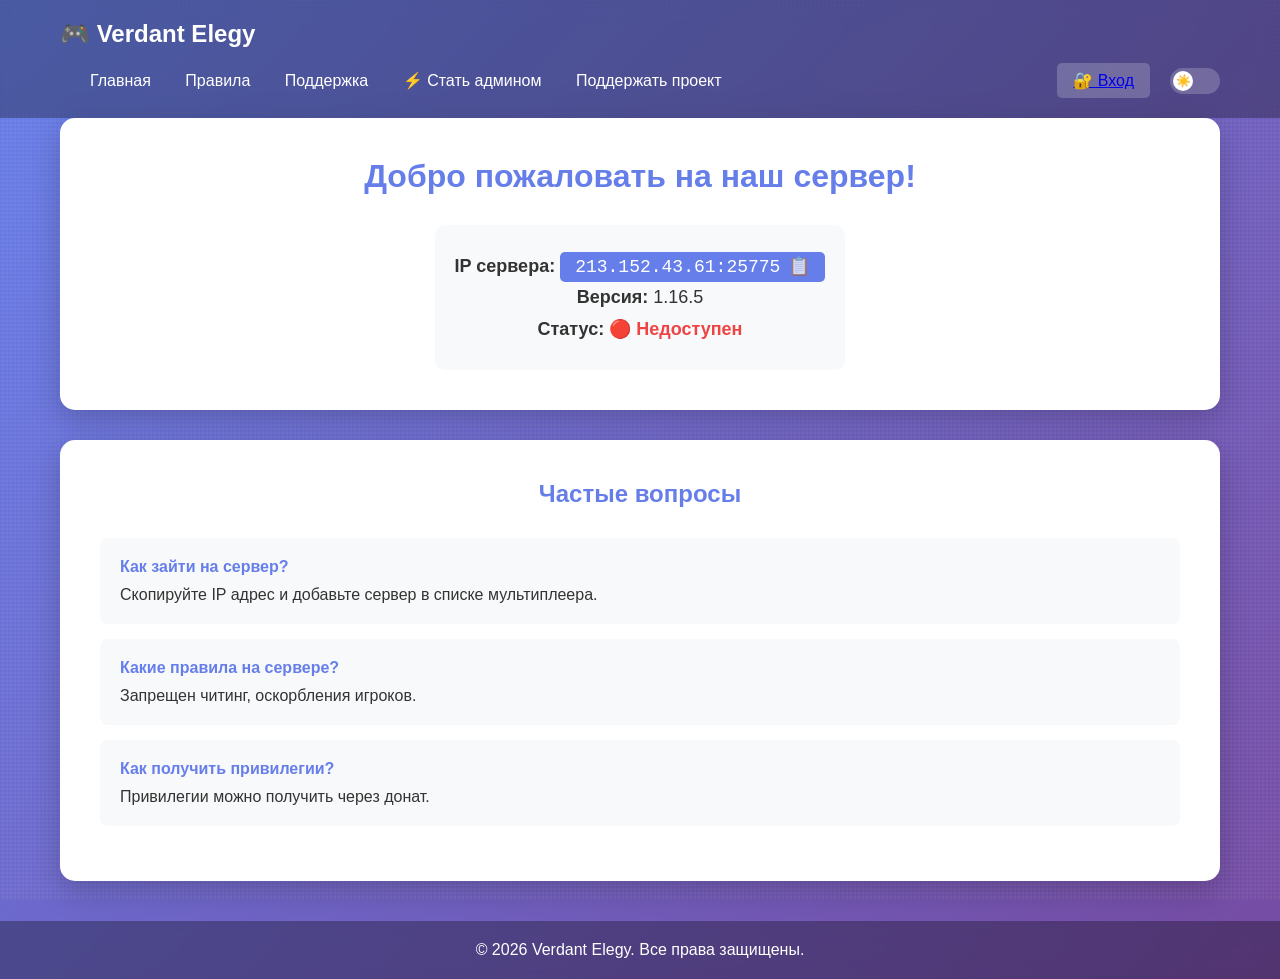
==== index.html @ dc04980f "Add files via upload" ====
<!DOCTYPE html>
<html lang="ru">
<head>
    <meta charset="UTF-8">
    <meta name="viewport" content="width=device-width, initial-scale=1.0">
    <title>Verdant Elegy - Поддержка</title>
    <link rel="icon" type="image/svg+xml" href="favicon.svg">
    <link rel="stylesheet" href="style.css">
</head>
<body>
    <header>
        <div class="container">
            <h1>🎮 Verdant Elegy</h1>
            <div style="display: flex; align-items: center; gap: 20px; width: 100%;">
                <nav>
                    <a href="index.html">Главная</a>
                    <a href="rules.html">Правила</a>
                    <a href="support.html">Поддержка</a>
                    <a href="apply.html">⚡ Стать админом</a>
                    <a href="https://verdantelegy.trademc.org/" target="_blank">Поддержать проект</a>
                </nav>
                <a href="login.html" style="background: rgba(255,255,255,0.2); padding: 8px 16px; border-radius: 5px; margin-left: auto; white-space: nowrap;">🔐 Вход</a>
                <button class="theme-toggle" id="themeToggle" aria-label="Переключить тему">
                    <span class="theme-toggle-slider"></span>
                </button>
            </div>
        </div>
    </header>

    <main class="container">
        <section id="home" class="hero">
            <h2>Добро пожаловать на наш сервер!</h2>
            <div class="server-info">
                <p><strong>IP сервера:</strong> <span class="ip" id="serverIP" title="Нажмите, чтобы скопировать">213.152.43.61:25775</span></p>
                <p><strong>Версия:</strong> 1.16.5</p>
                <p><strong>Статус:</strong> <span id="serverStatus" class="status-loading">Проверка...</span></p>
                <p id="onlineInfo" style="display: none;"><strong>Онлайн:</strong> <span id="playerCount">0</span> / <span id="maxPlayers">0</span></p>
            </div>
        </section>

        <section class="faq-section">
            <h2>Частые вопросы</h2>
            <div class="faq">
                <div class="faq-item">
                    <h4>Как зайти на сервер?</h4>
                    <p>Скопируйте IP адрес и добавьте сервер в списке мультиплеера.</p>
                </div>
                <div class="faq-item">
                    <h4>Какие правила на сервере?</h4>
                    <p>Запрещен читинг, оскорбления игроков.</p>
                </div>
                <div class="faq-item">
                    <h4>Как получить привилегии?</h4>
                    <p>Привилегии можно получить через донат.</p>
                </div>
            </div>
        </section>
    </main>

    <footer>
        <div class="container">
            <p>© 2026 Verdant Elegy. Все права защищены.</p>
        </div>
    </footer>

    <script src="script.js"></script>
</body>
</html>
---- style.css ----
* {
    margin: 0;
    padding: 0;
    box-sizing: border-box;
}

body {
    font-family: 'Segoe UI', Tahoma, Geneva, Verdana, sans-serif;
    background: linear-gradient(135deg, #667eea 0%, #764ba2 100%);
    color: #333;
    min-height: 100vh;
    transition: background 0.3s ease, color 0.3s ease;
    position: relative;
    overflow-x: hidden;
}

body::before {
    content: '';
    position: fixed;
    top: 0;
    left: 0;
    width: 100%;
    height: 100%;
    background-image: 
        repeating-linear-gradient(0deg, transparent, transparent 2px, rgba(255,255,255,0.03) 2px, rgba(255,255,255,0.03) 4px),
        repeating-linear-gradient(90deg, transparent, transparent 2px, rgba(255,255,255,0.03) 2px, rgba(255,255,255,0.03) 4px);
    pointer-events: none;
    z-index: 1;
}

body.dark-theme {
    background: linear-gradient(135deg, #1a1a2e 0%, #16213e 100%);
    color: #e0e0e0;
}

#particles-canvas {
    position: fixed;
    top: 0;
    left: 0;
    width: 100%;
    height: 100%;
    pointer-events: none;
    z-index: 0;
}

.container {
    max-width: 1200px;
    margin: 0 auto;
    padding: 0 20px;
    position: relative;
    z-index: 2;
}

header {
    background: rgba(0, 0, 0, 0.3);
    backdrop-filter: blur(10px);
    padding: 20px 0;
    position: sticky;
    top: 0;
    z-index: 100;
    transition: background 0.3s ease;
}

body.dark-theme header {
    background: rgba(0, 0, 0, 0.5);
}

header .container {
    display: flex;
    justify-content: space-between;
    align-items: center;
    flex-wrap: wrap;
    gap: 15px;
}

.theme-toggle {
    background: rgba(255, 255, 255, 0.2);
    border: none;
    border-radius: 20px;
    width: 50px;
    height: 26px;
    cursor: pointer;
    transition: background 0.3s ease;
    padding: 0;
    position: relative;
    flex-shrink: 0;
}

.theme-toggle:hover {
    background: rgba(255, 255, 255, 0.3);
}

.theme-toggle-slider {
    position: absolute;
    top: 3px;
    left: 3px;
    width: 20px;
    height: 20px;
    background: white;
    border-radius: 50%;
    transition: transform 0.3s ease;
    display: flex;
    align-items: center;
    justify-content: center;
    font-size: 12px;
}

body.dark-theme .theme-toggle-slider {
    transform: translateX(24px);
}

.theme-toggle-slider::before {
    content: '☀️';
}

body.dark-theme .theme-toggle-slider::before {
    content: '🌙';
}

@keyframes slideIn {
    from {
        transform: translateX(100%);
        opacity: 0;
    }
    to {
        transform: translateX(0);
        opacity: 1;
    }
}

@keyframes slideOut {
    from {
        transform: translateX(0);
        opacity: 1;
    }
    to {
        transform: translateX(100%);
        opacity: 0;
    }
}

header h1 {
    color: white;
    font-size: 24px;
}

nav a {
    color: white;
    text-decoration: none;
    margin-left: 30px;
    transition: opacity 0.3s;
    white-space: nowrap;
}

nav a:hover {
    opacity: 0.7;
}

main {
    padding: 40px 20px;
    position: relative;
    z-index: 2;
}

section {
    background: white;
    border-radius: 15px;
    padding: 40px;
    margin-bottom: 30px;
    box-shadow: 0 10px 30px rgba(0, 0, 0, 0.2);
    transition: background 0.3s ease, color 0.3s ease;
}

body.dark-theme section {
    background: #0f3460;
    color: #e0e0e0;
}

.hero {
    text-align: center;
}

.hero h2 {
    color: #667eea;
    margin-bottom: 30px;
    font-size: 32px;
}

.server-info {
    background: #f8f9fa;
    padding: 20px;
    border-radius: 10px;
    display: inline-block;
    transition: background 0.3s ease;
}

body.dark-theme .server-info {
    background: rgba(0, 0, 0, 0.3);
}

.server-info p {
    margin: 10px 0;
    font-size: 18px;
}

.ip {
    background: #667eea;
    color: white;
    padding: 5px 15px;
    border-radius: 5px;
    font-family: monospace;
    cursor: pointer;
    transition: background 0.3s ease, transform 0.2s ease;
    user-select: none;
    position: relative;
}

.ip:hover {
    background: #5568d3;
    transform: scale(1.05);
}

.ip:active {
    transform: scale(0.98);
}

.ip::after {
    content: '📋';
    margin-left: 8px;
    opacity: 0.7;
}

.ip.copied::after {
    content: '✓';
    color: #4ade80;
}

.status-online {
    color: #4ade80;
    font-weight: bold;
}

.status-online::before {
    content: '🟢 ';
}

.status-offline {
    color: #ef4444;
    font-weight: bold;
}

.status-offline::before {
    content: '🔴 ';
}

.status-loading {
    color: #fbbf24;
    font-weight: bold;
}

.status-loading::before {
    content: '🟡 ';
}

#onlineInfo {
    animation: fadeIn 0.5s ease;
}

.rules-section h2 {
    color: #667eea;
    margin-bottom: 20px;
    text-align: center;
}

.rules-intro {
    text-align: center;
    font-size: 18px;
    color: #666;
    margin-bottom: 40px;
    padding: 15px;
    background: #f8f9fa;
    border-radius: 8px;
}

body.dark-theme .rules-intro {
    background: rgba(0, 0, 0, 0.3);
    color: #b0b0b0;
}

.rule-category {
    margin-bottom: 40px;
}

.rule-category h3 {
    color: #667eea;
    margin-bottom: 20px;
    font-size: 24px;
}

.rule-item {
    display: flex;
    gap: 15px;
    margin-bottom: 20px;
    padding: 20px;
    background: #f8f9fa;
    border-radius: 8px;
    transition: transform 0.2s ease, background 0.3s ease;
}

.rule-item:hover {
    transform: translateX(5px);
}

body.dark-theme .rule-item {
    background: rgba(0, 0, 0, 0.3);
}

.rule-number {
    font-size: 24px;
    font-weight: bold;
    color: #667eea;
    min-width: 30px;
}

.rule-content h4 {
    color: #333;
    margin-bottom: 8px;
    font-size: 18px;
}

body.dark-theme .rule-content h4 {
    color: #e0e0e0;
}

.rule-content p {
    color: #666;
    line-height: 1.6;
}

body.dark-theme .rule-content p {
    color: #b0b0b0;
}

.punishment-info {
    display: grid;
    gap: 20px;
    margin-top: 20px;
}

.punishment-item {
    display: flex;
    align-items: center;
    gap: 15px;
    padding: 20px;
    background: #fff3cd;
    border-left: 4px solid #ffc107;
    border-radius: 8px;
}

body.dark-theme .punishment-item {
    background: rgba(255, 193, 7, 0.2);
}

.punishment-icon {
    font-size: 32px;
}

.punishment-item strong {
    display: block;
    color: #333;
    margin-bottom: 5px;
}

body.dark-theme .punishment-item strong {
    color: #e0e0e0;
}

.punishment-item p {
    color: #666;
    margin: 0;
}

body.dark-theme .punishment-item p {
    color: #b0b0b0;
}

.rules-footer {
    margin-top: 40px;
    padding: 25px;
    background: #e3f2fd;
    border-radius: 8px;
    text-align: center;
}

body.dark-theme .rules-footer {
    background: rgba(102, 126, 234, 0.2);
}

.rules-footer p {
    margin: 10px 0;
    color: #333;
}

body.dark-theme .rules-footer p {
    color: #e0e0e0;
}

.rules-footer a {
    color: #667eea;
    text-decoration: none;
    font-weight: bold;
}

.rules-footer a:hover {
    text-decoration: underline;
}

@keyframes fadeIn {
    from {
        opacity: 0;
    }
    to {
        opacity: 1;
    }
}

.support-section h2,
.donate-section h2 {
    color: #667eea;
    margin-bottom: 30px;
    text-align: center;
}

.support-form {
    max-width: 600px;
    margin: 0 auto 40px;
}

.support-form h3 {
    margin-bottom: 20px;
    color: #555;
    transition: color 0.3s ease;
    text-align: center;
}

body.dark-theme .support-form h3 {
    color: #b0b0b0;
}

body.dark-theme .support-form p {
    color: #999;
}

.discord-support {
    text-align: center;
    padding: 40px;
    background: linear-gradient(135deg, #5865F2 0%, #7289DA 100%);
    border-radius: 15px;
    color: white;
    margin-bottom: 30px;
}

.discord-icon {
    font-size: 64px;
    margin-bottom: 20px;
}

.discord-support h3 {
    font-size: 28px;
    margin-bottom: 15px;
}

.discord-support p {
    font-size: 16px;
    margin-bottom: 25px;
    opacity: 0.9;
}

.discord-btn {
    display: inline-block;
    padding: 15px 40px;
    background: white;
    color: #5865F2;
    text-decoration: none;
    border-radius: 8px;
    font-weight: bold;
    font-size: 18px;
    transition: transform 0.3s ease, box-shadow 0.3s ease;
}

.discord-btn:hover {
    transform: translateY(-3px);
    box-shadow: 0 8px 20px rgba(0, 0, 0, 0.3);
}

.support-divider {
    text-align: center;
    margin: 40px 0;
    position: relative;
}

.support-divider::before,
.support-divider::after {
    content: '';
    position: absolute;
    top: 50%;
    width: 40%;
    height: 1px;
    background: #e0e0e0;
}

body.dark-theme .support-divider::before,
body.dark-theme .support-divider::after {
    background: #555;
}

.support-divider::before {
    left: 0;
}

.support-divider::after {
    right: 0;
}

.support-divider span {
    background: white;
    padding: 0 20px;
    color: #999;
    font-weight: bold;
}

body.dark-theme .support-divider span {
    background: #0f3460;
    color: #b0b0b0;
}

form input,
form select,
form textarea {
    width: 100%;
    padding: 12px;
    margin-bottom: 15px;
    border: 2px solid #e0e0e0;
    border-radius: 8px;
    font-size: 16px;
    transition: border-color 0.3s, background 0.3s, color 0.3s;
    background: white;
    color: #333;
}

body.dark-theme form input,
body.dark-theme form select,
body.dark-theme form textarea {
    background: rgba(0, 0, 0, 0.3);
    border-color: #555;
    color: #e0e0e0;
}

body.dark-theme form input::placeholder,
body.dark-theme form textarea::placeholder {
    color: #999;
}

form input:focus,
form select:focus,
form textarea:focus {
    outline: none;
    border-color: #667eea;
}

form button {
    width: 100%;
    padding: 15px;
    background: #667eea;
    color: white;
    border: none;
    border-radius: 8px;
    font-size: 18px;
    cursor: pointer;
    transition: background 0.3s;
}

form button:hover {
    background: #5568d3;
}

.faq-section h2 {
    color: #667eea;
    margin-bottom: 30px;
    text-align: center;
}

.faq {
    margin-top: 0;
}

.faq h3 {
    margin-bottom: 20px;
    color: #555;
    transition: color 0.3s ease;
}

body.dark-theme .faq h3 {
    color: #b0b0b0;
}

.faq-item {
    background: #f8f9fa;
    padding: 20px;
    border-radius: 8px;
    margin-bottom: 15px;
    transition: background 0.3s ease;
}

body.dark-theme .faq-item {
    background: rgba(0, 0, 0, 0.3);
}

.faq-item h4 {
    color: #667eea;
    margin-bottom: 10px;
}

.donate-options {
    display: grid;
    grid-template-columns: repeat(auto-fit, minmax(250px, 1fr));
    gap: 30px;
    margin-top: 30px;
}

.donate-card {
    background: #f8f9fa;
    padding: 30px;
    border-radius: 10px;
    text-align: center;
    transition: transform 0.3s;
}

.donate-card:hover {
    transform: translateY(-5px);
}

.donate-card.featured {
    background: linear-gradient(135deg, #667eea 0%, #764ba2 100%);
    color: white;
    transform: scale(1.05);
}

.donate-card h3 {
    font-size: 24px;
    margin-bottom: 15px;
}

.price {
    font-size: 32px;
    font-weight: bold;
    margin: 20px 0;
    color: #667eea;
}

.featured .price {
    color: white;
}

.donate-card ul {
    list-style: none;
    margin: 20px 0;
    text-align: left;
}

.donate-card li {
    padding: 8px 0;
    padding-left: 25px;
    position: relative;
}

.donate-card li:before {
    content: "✓";
    position: absolute;
    left: 0;
    color: #667eea;
    font-weight: bold;
}

.featured li:before {
    color: white;
}

.donate-btn {
    padding: 12px 30px;
    background: #667eea;
    color: white;
    border: none;
    border-radius: 8px;
    cursor: pointer;
    font-size: 16px;
    transition: background 0.3s;
}

.donate-btn:hover {
    background: #5568d3;
}

.featured .donate-btn {
    background: white;
    color: #667eea;
}

.featured .donate-btn:hover {
    background: #f0f0f0;
}

footer {
    background: rgba(0, 0, 0, 0.3);
    backdrop-filter: blur(10px);
    color: white;
    text-align: center;
    padding: 20px 0;
    margin-top: 40px;
    transition: background 0.3s ease;
}

body.dark-theme footer {
    background: rgba(0, 0, 0, 0.5);
}

@media (max-width: 768px) {
    header .container {
        flex-direction: column;
        gap: 15px;
    }
    
    header .container > div {
        width: 100%;
        display: flex;
        flex-direction: column;
        align-items: center;
        gap: 15px;
    }
    
    .theme-toggle {
        margin: 0;
    }
    
    header h1 {
        font-size: 20px;
    }
    
    nav {
        display: flex;
        flex-wrap: wrap;
        justify-content: center;
        gap: 10px;
    }
    
    nav a {
        margin: 0;
        padding: 8px 15px;
        background: rgba(255, 255, 255, 0.1);
        border-radius: 5px;
    }
    
    section {
        padding: 25px 20px;
    }
    
    .hero h2 {
        font-size: 24px;
    }
    
    .server-info {
        padding: 15px;
        width: 100%;
    }
    
    .server-info p {
        font-size: 16px;
    }
    
    .ip {
        display: inline-block;
        word-break: break-all;
        font-size: 14px;
    }
    
    .support-form {
        padding: 0;
    }
    
    .support-section h2,
    .faq-section h2 {
        font-size: 24px;
    }
    
    form input,
    form select,
    form textarea {
        font-size: 16px;
        padding: 14px;
    }
    
    form button {
        padding: 16px;
        font-size: 16px;
    }
    
    .faq-item {
        padding: 15px;
    }
    
    .faq-item h4 {
        font-size: 16px;
    }
    
    .donate-options {
        grid-template-columns: 1fr;
    }
    
    .donate-card.featured {
        transform: scale(1);
    }
}

@media (min-width: 769px) and (max-width: 1024px) {
    .container {
        max-width: 900px;
    }
    
    header h1 {
        font-size: 22px;
    }
    
    nav a {
        margin-left: 20px;
        font-size: 15px;
    }
    
    .hero h2 {
        font-size: 28px;
    }
    
    .server-info p {
        font-size: 17px;
    }
    
    section {
        padding: 35px;
    }
    
    .donate-options {
        grid-template-columns: repeat(2, 1fr);
    }
    
    .donate-card.featured {
        grid-column: span 2;
        max-width: 400px;
        margin: 0 auto;
    }
}

@media (max-width: 480px) {
    body {
        font-size: 14px;
    }
    
    header {
        padding: 15px 0;
    }
    
    header h1 {
        font-size: 18px;
    }
    
    nav a {
        font-size: 14px;
        padding: 6px 12px;
    }
    
    main {
        padding: 20px 10px;
    }
    
    section {
        padding: 20px 15px;
        margin-bottom: 20px;
    }
    
    .hero h2 {
        font-size: 20px;
        margin-bottom: 20px;
    }
    
    .server-info {
        padding: 12px;
    }
    
    .server-info p {
        font-size: 14px;
        margin: 8px 0;
    }
    
    .ip {
        font-size: 12px;
        padding: 4px 10px;
    }
    
    .support-section h2,
    .faq-section h2 {
        font-size: 20px;
        margin-bottom: 20px;
    }
    
    .support-form h3,
    .faq h3 {
        font-size: 18px;
    }
    
    .faq-item h4 {
        font-size: 15px;
    }
    
    .faq-item p {
        font-size: 14px;
    }
    
    footer {
        font-size: 13px;
        padding: 15px 0;
    }
}


.chat-section h2 {
    color: #667eea;
    margin-bottom: 20px;
    text-align: center;
}

.chat-intro {
    text-align: center;
    font-size: 18px;
    color: #666;
    margin-bottom: 40px;
}

body.dark-theme .chat-intro {
    color: #b0b0b0;
}

.chat-widget-container {
    background: white;
    border-radius: 15px;
    overflow: hidden;
    box-shadow: 0 10px 30px rgba(0, 0, 0, 0.2);
    margin-bottom: 30px;
    min-height: 600px;
}

body.dark-theme .chat-widget-container {
    background: #0f3460;
}

widgetbot {
    display: block;
    border-radius: 15px;
}

.discord-embed-container {
    background: #2c2f33;
    border-radius: 15px;
    overflow: hidden;
    box-shadow: 0 10px 30px rgba(0, 0, 0, 0.2);
    margin-bottom: 30px;
    padding: 10px;
}

.discord-embed-container iframe {
    border-radius: 10px;
}

.discord-direct-join {
    background: linear-gradient(135deg, #5865F2 0%, #7289DA 100%);
    padding: 30px;
    border-radius: 15px;
    text-align: center;
    color: white;
    margin-top: 20px;
}

.discord-direct-join h3 {
    color: white;
    font-size: 22px;
    margin-bottom: 20px;
}

.chat-info {
    background: #f8f9fa;
    padding: 30px;
    border-radius: 15px;
    margin-bottom: 30px;
}

body.dark-theme .chat-info {
    background: rgba(0, 0, 0, 0.3);
}

.chat-info h3 {
    color: #667eea;
    margin-bottom: 20px;
}

.chat-info ol {
    margin-left: 20px;
    line-height: 2;
    color: #555;
}

body.dark-theme .chat-info ol {
    color: #b0b0b0;
}

.discord-join-box {
    background: linear-gradient(135deg, #5865F2 0%, #7289DA 100%);
    padding: 40px;
    border-radius: 15px;
    text-align: center;
    color: white;
    margin-top: 30px;
}

.discord-join-box h3 {
    color: white;
    font-size: 28px;
    margin-bottom: 15px;
}

.discord-join-box p {
    font-size: 16px;
    margin-bottom: 25px;
    opacity: 0.9;
}

.discord-btn-large {
    display: inline-flex;
    align-items: center;
    gap: 15px;
    padding: 18px 45px;
    background: white;
    color: #5865F2;
    text-decoration: none;
    border-radius: 10px;
    font-weight: bold;
    font-size: 20px;
    transition: transform 0.3s ease, box-shadow 0.3s ease;
}

.discord-btn-large:hover {
    transform: translateY(-3px);
    box-shadow: 0 10px 25px rgba(0, 0, 0, 0.3);
}

.discord-icon-large {
    font-size: 32px;
}

.chat-alternative {
    margin-top: 40px;
}

.chat-alternative h3 {
    color: #667eea;
    margin-bottom: 25px;
    text-align: center;
}

.contact-methods {
    display: grid;
    grid-template-columns: repeat(auto-fit, minmax(250px, 1fr));
    gap: 25px;
}

.contact-card {
    background: #f8f9fa;
    padding: 30px;
    border-radius: 15px;
    text-align: center;
    transition: transform 0.3s ease;
}

body.dark-theme .contact-card {
    background: rgba(0, 0, 0, 0.3);
}

.contact-card:hover {
    transform: translateY(-5px);
}

.contact-icon {
    font-size: 48px;
    display: block;
    margin-bottom: 15px;
}

.contact-card h4 {
    color: #333;
    margin-bottom: 10px;
    font-size: 20px;
}

body.dark-theme .contact-card h4 {
    color: #e0e0e0;
}

.contact-card p {
    color: #666;
    margin-bottom: 20px;
}

body.dark-theme .contact-card p {
    color: #b0b0b0;
}

.contact-link {
    display: inline-block;
    padding: 10px 25px;
    background: #667eea;
    color: white;
    text-decoration: none;
    border-radius: 8px;
    transition: background 0.3s ease;
}

.contact-link:hover {
    background: #5568d3;
}


/* Плавающая кнопка чата */
.floating-chat-btn {
    position: fixed;
    bottom: 30px;
    right: 30px;
    width: 60px;
    height: 60px;
    background: linear-gradient(135deg, #0088cc 0%, #0077b5 100%);
    border-radius: 50%;
    display: flex;
    align-items: center;
    justify-content: center;
    cursor: pointer;
    box-shadow: 0 4px 20px rgba(0, 136, 204, 0.4);
    z-index: 1000;
    transition: transform 0.3s ease, box-shadow 0.3s ease;
    border: none;
}

.floating-chat-btn:hover {
    transform: scale(1.1);
    box-shadow: 0 6px 30px rgba(0, 136, 204, 0.6);
}

.floating-chat-btn svg {
    width: 32px;
    height: 32px;
    fill: white;
}

.chat-popup {
    position: fixed;
    bottom: 100px;
    right: 30px;
    width: 400px;
    height: 550px;
    background: white;
    border-radius: 15px;
    box-shadow: 0 10px 40px rgba(0, 0, 0, 0.3);
    z-index: 999;
    display: none;
    flex-direction: column;
}

body.dark-theme .chat-popup {
    background: #1a1a2e;
}

.chat-popup.active {
    display: flex;
    animation: slideUp 0.3s ease;
}

@keyframes slideUp {
    from {
        opacity: 0;
        transform: translateY(20px);
    }
    to {
        opacity: 1;
        transform: translateY(0);
    }
}

.chat-popup-header {
    background: linear-gradient(135deg, #0088cc 0%, #0077b5 100%);
    color: white;
    padding: 20px;
    display: flex;
    justify-content: space-between;
    align-items: center;
}

.chat-popup-header h3 {
    margin: 0;
    font-size: 18px;
}

.chat-close-btn {
    background: none;
    border: none;
    color: white;
    font-size: 24px;
    cursor: pointer;
    padding: 0;
    width: 30px;
    height: 30px;
    display: flex;
    align-items: center;
    justify-content: center;
}

.chat-popup-body {
    padding: 25px;
}

.chat-messages {
    flex: 1;
    overflow-y: auto;
    padding: 20px;
    display: flex;
    flex-direction: column;
    gap: 15px;
}

.chat-message {
    display: flex;
    gap: 10px;
    animation: messageSlide 0.3s ease;
}

@keyframes messageSlide {
    from {
        opacity: 0;
        transform: translateY(10px);
    }
    to {
        opacity: 1;
        transform: translateY(0);
    }
}

.chat-message.user-message {
    flex-direction: row-reverse;
}

.message-avatar {
    width: 35px;
    height: 35px;
    border-radius: 50%;
    display: flex;
    align-items: center;
    justify-content: center;
    font-size: 18px;
    flex-shrink: 0;
    background: #f0f0f0;
}

body.dark-theme .message-avatar {
    background: rgba(255, 255, 255, 0.1);
}

.user-message .message-avatar {
    background: #667eea;
}

.message-content {
    max-width: 70%;
}

.message-content p {
    background: #f0f0f0;
    padding: 10px 15px;
    border-radius: 15px;
    margin: 0 0 5px 0;
    word-wrap: break-word;
}

body.dark-theme .message-content p {
    background: rgba(255, 255, 255, 0.1);
    color: #e0e0e0;
}

.user-message .message-content p {
    background: #667eea;
    color: white;
}

.message-time {
    font-size: 11px;
    color: #999;
    padding: 0 5px;
}

.chat-input-container {
    padding: 15px;
    border-top: 1px solid #e0e0e0;
}

body.dark-theme .chat-input-container {
    border-top-color: #333;
}

#chatForm {
    display: flex;
    gap: 10px;
}

#chatInput {
    flex: 1;
    padding: 12px 15px;
    border: 2px solid #e0e0e0;
    border-radius: 25px;
    font-size: 14px;
    outline: none;
    transition: border-color 0.3s;
}

body.dark-theme #chatInput {
    background: rgba(255, 255, 255, 0.1);
    border-color: #333;
    color: #e0e0e0;
}

#chatInput:focus {
    border-color: #667eea;
}

.chat-send-btn {
    width: 45px;
    height: 45px;
    background: #667eea;
    border: none;
    border-radius: 50%;
    color: white;
    cursor: pointer;
    display: flex;
    align-items: center;
    justify-content: center;
    transition: background 0.3s, transform 0.2s;
    flex-shrink: 0;
}

.chat-send-btn:hover {
    background: #5568d3;
    transform: scale(1.05);
}

.chat-send-btn:active {
    transform: scale(0.95);
}

.chat-option {
    display: flex;
    align-items: center;
    gap: 15px;
    padding: 15px;
    background: #f8f9fa;
    border-radius: 10px;
    margin-bottom: 15px;
    cursor: pointer;
    transition: transform 0.2s ease, background 0.2s ease;
    text-decoration: none;
    color: inherit;
}

body.dark-theme .chat-option {
    background: rgba(0, 0, 0, 0.3);
}

.chat-option:hover {
    transform: translateX(5px);
    background: #e9ecef;
}

body.dark-theme .chat-option:hover {
    background: rgba(0, 0, 0, 0.5);
}

.chat-option-icon {
    width: 40px;
    height: 40px;
    border-radius: 50%;
    display: flex;
    align-items: center;
    justify-content: center;
    font-size: 20px;
    flex-shrink: 0;
}

.telegram-icon {
    background: linear-gradient(135deg, #0088cc 0%, #0077b5 100%);
}

.discord-icon {
    background: linear-gradient(135deg, #5865F2 0%, #7289DA 100%);
}

.chat-option-text h4 {
    margin: 0 0 5px 0;
    font-size: 16px;
    color: #333;
}

body.dark-theme .chat-option-text h4 {
    color: #e0e0e0;
}

.chat-option-text p {
    margin: 0;
    font-size: 13px;
    color: #666;
}

body.dark-theme .chat-option-text p {
    color: #999;
}

@media (max-width: 480px) {
    .chat-popup {
        width: calc(100vw - 40px);
        right: 20px;
    }
    
    .floating-chat-btn {
        right: 20px;
        bottom: 20px;
    }
}


.telegram-chat-widget {
    min-height: 200px;
    margin-bottom: 20px;
}

.chat-divider {
    text-align: center;
    color: #999;
    font-size: 14px;
    margin: 20px 0;
    position: relative;
}

.chat-divider::before,
.chat-divider::after {
    content: '';
    position: absolute;
    top: 50%;
    width: 35%;
    height: 1px;
    background: #e0e0e0;
}

body.dark-theme .chat-divider::before,
body.dark-theme .chat-divider::after {
    background: #555;
}

.chat-divider::before {
    left: 0;
}

.chat-divider::after {
    right: 0;
}


/* Авторизация */
.auth-section {
    min-height: 60vh;
    display: flex;
    justify-content: center;
    align-items: center;
    padding: 40px 0;
}

.auth-container {
    background: var(--card-bg);
    border-radius: 15px;
    padding: 40px;
    max-width: 450px;
    width: 100%;
    box-shadow: 0 10px 30px rgba(0, 0, 0, 0.3);
}

.auth-tabs {
    display: flex;
    gap: 10px;
    margin-bottom: 30px;
}

.auth-tab {
    flex: 1;
    padding: 12px;
    background: transparent;
    border: 2px solid var(--primary-color);
    color: var(--text-color);
    border-radius: 8px;
    cursor: pointer;
    font-size: 16px;
    transition: all 0.3s;
}

.auth-tab.active {
    background: var(--primary-color);
    color: white;
}

.auth-form {
    display: none;
}

.auth-form.active {
    display: block;
}

.auth-form h2 {
    margin-bottom: 25px;
    color: var(--text-color);
    text-align: center;
}

.auth-form input {
    width: 100%;
    padding: 12px;
    margin-bottom: 15px;
    border: 2px solid var(--border-color);
    border-radius: 8px;
    background: var(--bg-color);
    color: var(--text-color);
    font-size: 14px;
    box-sizing: border-box;
}

.auth-form input:focus {
    outline: none;
    border-color: var(--primary-color);
}

.auth-form button {
    width: 100%;
    padding: 14px;
    background: var(--primary-color);
    color: white;
    border: none;
    border-radius: 8px;
    font-size: 16px;
    font-weight: bold;
    cursor: pointer;
    transition: all 0.3s;
}

.auth-form button:hover {
    background: var(--secondary-color);
    transform: translateY(-2px);
}

.auth-message {
    margin-top: 15px;
    text-align: center;
    font-size: 14px;
    min-height: 20px;
}

/* Панель администратора */
.admin-section {
    padding: 40px 0;
}

.admin-section h2 {
    text-align: center;
    margin-bottom: 40px;
    color: var(--text-color);
}

.admin-grid {
    display: grid;
    grid-template-columns: repeat(auto-fit, minmax(300px, 1fr));
    gap: 25px;
    max-width: 1000px;
    margin: 0 auto;
}

.admin-card {
    background: var(--card-bg);
    border-radius: 15px;
    padding: 25px;
    box-shadow: 0 5px 15px rgba(0, 0, 0, 0.2);
}

.admin-card.full-width {
    grid-column: 1 / -1;
}

.admin-card h3 {
    margin-bottom: 20px;
    color: var(--primary-color);
    border-bottom: 2px solid var(--border-color);
    padding-bottom: 10px;
    text-align: center;
}

.stat-item {
    display: flex;
    justify-content: space-between;
    padding: 12px 0;
    border-bottom: 1px solid var(--border-color);
    color: var(--text-color);
    align-items: center;
}

.stat-item:last-child {
    border-bottom: none;
}

.stat-item strong {
    color: var(--primary-color);
    font-size: 18px;
}

/* Таблица пользователей */
.users-table {
    overflow-x: auto;
}

.users-table table {
    width: 100%;
    border-collapse: collapse;
}

.users-table th,
.users-table td {
    padding: 12px;
    text-align: left;
    border-bottom: 1px solid var(--border-color);
    color: var(--text-color);
}

.users-table th {
    background: var(--primary-color);
    color: white;
    font-weight: bold;
}

.users-table select {
    padding: 6px 10px;
    border: 1px solid var(--border-color);
    border-radius: 5px;
    background: var(--bg-color);
    color: var(--text-color);
    cursor: pointer;
}

.delete-btn {
    padding: 6px 12px;
    background: #e74c3c;
    color: white;
    border: none;
    border-radius: 5px;
    cursor: pointer;
    font-size: 12px;
    transition: all 0.3s;
}

.delete-btn:hover {
    background: #c0392b;
}

/* Форма настроек */
#server-settings label {
    display: block;
    margin-bottom: 15px;
    color: var(--text-color);
}

#server-settings label span {
    display: block;
    margin-bottom: 5px;
    font-weight: bold;
}

#server-settings input {
    width: 100%;
    padding: 10px;
    border: 2px solid var(--border-color);
    border-radius: 8px;
    background: var(--bg-color);
    color: var(--text-color);
    box-sizing: border-box;
}

#server-settings button {
    width: 100%;
    padding: 12px;
    background: var(--primary-color);
    color: white;
    border: none;
    border-radius: 8px;
    font-size: 16px;
    font-weight: bold;
    cursor: pointer;
    margin-top: 10px;
    transition: all 0.3s;
}

#server-settings button:hover {
    background: var(--secondary-color);
}

/* Быстрые действия */
.quick-actions {
    display: flex;
    flex-direction: column;
    gap: 12px;
}

.action-btn {
    padding: 12px;
    background: var(--primary-color);
    color: white;
    border: none;
    border-radius: 8px;
    cursor: pointer;
    font-size: 14px;
    transition: all 0.3s;
}

.action-btn:hover {
    background: var(--secondary-color);
    transform: translateX(5px);
}

/* Меню пользователя */
.user-menu {
    display: flex;
    align-items: center;
    gap: 15px;
    color: var(--text-color);
}

.logout-btn {
    padding: 8px 16px;
    background: #e74c3c;
    color: white;
    border: none;
    border-radius: 8px;
    cursor: pointer;
    font-size: 14px;
    transition: all 0.3s;
}

.logout-btn:hover {
    background: #c0392b;
}

/* Адаптивность для админ-панели */
@media (max-width: 768px) {
    .admin-grid {
        grid-template-columns: 1fr;
    }
    
    .users-table {
        font-size: 12px;
    }
    
    .users-table th,
    .users-table td {
        padding: 8px;
    }
}


/* Дополнительные стили для админ-панели */
.user-menu {
    display: flex;
    align-items: center;
    gap: 15px;
    color: white;
}

.logout-btn {
    padding: 8px 16px;
    background: rgba(255, 255, 255, 0.2);
    color: white;
    border: none;
    border-radius: 5px;
    cursor: pointer;
    transition: background 0.3s;
}

.logout-btn:hover {
    background: rgba(255, 255, 255, 0.3);
}

.server-info-admin {
    color: var(--text-color);
}

.server-info-admin p {
    margin: 10px 0;
}

.admin-action-btn {
    width: 100%;
    padding: 12px;
    margin-bottom: 10px;
    background: var(--primary-color);
    color: white;
    border: none;
    border-radius: 8px;
    cursor: pointer;
    font-size: 14px;
    transition: all 0.3s;
    display: block;
}

.admin-action-btn:hover {
    background: var(--secondary-color);
    transform: scale(1.02);
}

.delete-user-btn {
    padding: 6px 12px;
    background: #e74c3c;
    color: white;
    border: none;
    border-radius: 5px;
    cursor: pointer;
    font-size: 12px;
    transition: all 0.3s;
}

.delete-user-btn:hover {
    background: #c0392b;
}

.role-select {
    padding: 6px 10px;
    border: 1px solid #e0e0e0;
    border-radius: 5px;
    background: white;
    cursor: pointer;
}

body.dark-theme .role-select {
    background: rgba(0, 0, 0, 0.3);
    border-color: #555;
    color: #e0e0e0;
}

/* CSS переменные для темной темы */
:root {
    --primary-color: #667eea;
    --secondary-color: #5568d3;
    --text-color: #333;
    --bg-color: white;
    --card-bg: white;
    --border-color: #e0e0e0;
}

body.dark-theme {
    --text-color: #e0e0e0;
    --bg-color: #0f3460;
    --card-bg: #0f3460;
    --border-color: #555;
}

@media (max-width: 768px) {
    .auth-container {
        padding: 25px;
        margin: 0 15px;
    }
    
    .admin-grid {
        grid-template-columns: 1fr;
    }
    
    .users-table {
        font-size: 14px;
    }
    
    .users-table th,
    .users-table td {
        padding: 8px;
    }
    
    .user-menu {
        flex-direction: column;
        gap: 10px;
    }
}


/* Страница запросов поддержки */
.requests-controls {
    display: flex;
    justify-content: space-between;
    align-items: center;
    margin-bottom: 30px;
    gap: 20px;
    flex-wrap: wrap;
}

.requests-stats {
    display: flex;
    gap: 15px;
    flex-wrap: wrap;
}

.stat-badge {
    background: var(--card-bg);
    padding: 12px 20px;
    border-radius: 8px;
    display: flex;
    flex-direction: column;
    gap: 5px;
    border: 2px solid var(--border-color);
}

.stat-label {
    font-size: 12px;
    color: #999;
    text-transform: uppercase;
}

.stat-value {
    font-size: 24px;
    font-weight: bold;
    color: var(--primary-color);
}

.stat-value.new {
    color: #f39c12;
}

.stat-value.processed {
    color: #27ae60;
}

.requests-actions {
    display: flex;
    gap: 10px;
    flex-wrap: wrap;
}

.filter-btn {
    padding: 10px 20px;
    background: var(--card-bg);
    border: 2px solid var(--border-color);
    color: var(--text-color);
    border-radius: 8px;
    cursor: pointer;
    transition: all 0.3s;
    font-size: 14px;
}

.filter-btn:hover {
    background: var(--primary-color);
    color: white;
    border-color: var(--primary-color);
}

.filter-btn.active {
    background: var(--primary-color);
    color: white;
    border-color: var(--primary-color);
}

.clear-all-btn {
    padding: 10px 20px;
    background: #e74c3c;
    border: none;
    color: white;
    border-radius: 8px;
    cursor: pointer;
    transition: all 0.3s;
    font-size: 14px;
}

.clear-all-btn:hover {
    background: #c0392b;
}

.requests-list {
    display: flex;
    flex-direction: column;
    gap: 20px;
}

.request-card {
    background: var(--card-bg);
    border-radius: 12px;
    padding: 25px;
    border: 2px solid var(--border-color);
    transition: all 0.3s;
}

.request-card:hover {
    transform: translateY(-2px);
    box-shadow: 0 5px 20px rgba(0, 0, 0, 0.1);
}

.request-card.new {
    border-left: 5px solid #f39c12;
}

.request-card.processed {
    border-left: 5px solid #27ae60;
    opacity: 0.8;
}

.request-header {
    display: flex;
    justify-content: space-between;
    align-items: center;
    margin-bottom: 20px;
    padding-bottom: 15px;
    border-bottom: 1px solid var(--border-color);
    flex-wrap: wrap;
    gap: 10px;
}

.request-info {
    display: flex;
    gap: 20px;
    flex-wrap: wrap;
}

.request-category {
    background: var(--primary-color);
    color: white;
    padding: 6px 12px;
    border-radius: 6px;
    font-size: 14px;
    font-weight: bold;
}

.request-date {
    color: #999;
    font-size: 14px;
    display: flex;
    align-items: center;
}

.request-status-badge {
    padding: 6px 12px;
    border-radius: 6px;
    font-size: 14px;
    font-weight: bold;
}

.request-status-badge.new {
    background: #fff3cd;
    color: #856404;
}

body.dark-theme .request-status-badge.new {
    background: rgba(243, 156, 18, 0.2);
    color: #f39c12;
}

.request-status-badge.processed {
    background: #d4edda;
    color: #155724;
}

body.dark-theme .request-status-badge.processed {
    background: rgba(39, 174, 96, 0.2);
    color: #27ae60;
}

.request-body {
    margin-bottom: 20px;
}

.request-field {
    margin-bottom: 15px;
    color: var(--text-color);
}

.request-field strong {
    display: block;
    margin-bottom: 5px;
    color: var(--primary-color);
}

.request-message {
    background: rgba(0, 0, 0, 0.05);
    padding: 15px;
    border-radius: 8px;
    margin: 10px 0 0 0;
    line-height: 1.6;
    white-space: pre-wrap;
    word-wrap: break-word;
}

body.dark-theme .request-message {
    background: rgba(255, 255, 255, 0.05);
}

.request-actions {
    display: flex;
    gap: 10px;
    flex-wrap: wrap;
}

.mark-processed-btn,
.mark-new-btn {
    padding: 10px 20px;
    background: #27ae60;
    color: white;
    border: none;
    border-radius: 6px;
    cursor: pointer;
    font-size: 14px;
    transition: all 0.3s;
}

.mark-processed-btn:hover {
    background: #229954;
}

.mark-new-btn {
    background: #f39c12;
}

.mark-new-btn:hover {
    background: #e67e22;
}

.delete-request-btn {
    padding: 10px 20px;
    background: #e74c3c;
    color: white;
    border: none;
    border-radius: 6px;
    cursor: pointer;
    font-size: 14px;
    transition: all 0.3s;
}

.delete-request-btn:hover {
    background: #c0392b;
}

.no-requests {
    text-align: center;
    padding: 60px 20px;
    color: #999;
}

.no-requests h3 {
    color: var(--text-color);
    margin-bottom: 10px;
}

@media (max-width: 768px) {
    .requests-controls {
        flex-direction: column;
        align-items: stretch;
    }
    
    .requests-stats {
        justify-content: space-between;
    }
    
    .stat-badge {
        flex: 1;
        min-width: 100px;
    }
    
    .requests-actions {
        justify-content: stretch;
    }
    
    .filter-btn,
    .clear-all-btn {
        flex: 1;
    }
    
    .request-header {
        flex-direction: column;
        align-items: flex-start;
    }
    
    .request-actions {
        width: 100%;
    }
    
    .mark-processed-btn,
    .mark-new-btn,
    .delete-request-btn {
        flex: 1;
    }
}


/* Страница заявок на администратора */
.apply-section {
    max-width: 800px;
    margin: 0 auto;
}

.apply-header {
    text-align: center;
    margin-bottom: 40px;
}

.apply-header h2 {
    color: var(--primary-color);
    margin-bottom: 20px;
}

.apply-status {
    display: flex;
    justify-content: center;
    margin-top: 20px;
}

.status-badge {
    padding: 12px 24px;
    border-radius: 8px;
    font-weight: bold;
    font-size: 16px;
}

.status-badge.open {
    background: #d4edda;
    color: #155724;
}

body.dark-theme .status-badge.open {
    background: rgba(39, 174, 96, 0.2);
    color: #27ae60;
}

.status-badge.closed {
    background: #f8d7da;
    color: #721c24;
}

body.dark-theme .status-badge.closed {
    background: rgba(231, 76, 60, 0.2);
    color: #e74c3c;
}

.apply-info {
    background: var(--card-bg);
    padding: 30px;
    border-radius: 12px;
    margin-bottom: 30px;
    border: 2px solid var(--border-color);
}

.apply-info h3 {
    color: var(--primary-color);
    margin-bottom: 20px;
}

.apply-info ul {
    list-style: none;
    padding: 0;
}

.apply-info li {
    padding: 10px 0;
    padding-left: 30px;
    position: relative;
    color: var(--text-color);
}

.apply-info li::before {
    content: '✓';
    position: absolute;
    left: 0;
    color: #27ae60;
    font-weight: bold;
    font-size: 18px;
}

.apply-form {
    background: var(--card-bg);
    padding: 30px;
    border-radius: 12px;
    border: 2px solid var(--border-color);
}

.apply-form h3 {
    color: var(--primary-color);
    margin-bottom: 25px;
    text-align: center;
}

.apply-form label {
    display: block;
    margin-bottom: 20px;
}

.apply-form label span {
    display: block;
    margin-bottom: 8px;
    color: var(--text-color);
    font-weight: bold;
}

.apply-form input,
.apply-form textarea {
    width: 100%;
    padding: 12px;
    border: 2px solid var(--border-color);
    border-radius: 8px;
    background: var(--bg-color);
    color: var(--text-color);
    font-size: 14px;
    font-family: inherit;
}

.apply-form input:focus,
.apply-form textarea:focus {
    outline: none;
    border-color: var(--primary-color);
}

.apply-form textarea {
    resize: vertical;
    min-height: 80px;
}

.submit-btn {
    width: 100%;
    padding: 15px;
    background: var(--primary-color);
    color: white;
    border: none;
    border-radius: 8px;
    font-size: 18px;
    font-weight: bold;
    cursor: pointer;
    transition: all 0.3s;
}

.submit-btn:hover {
    background: var(--secondary-color);
    transform: translateY(-2px);
}

.apply-closed {
    text-align: center;
    padding: 60px 20px;
    background: var(--card-bg);
    border-radius: 12px;
    border: 2px solid var(--border-color);
}

.apply-closed h3 {
    color: var(--text-color);
    margin-bottom: 15px;
}

.apply-closed p {
    color: #999;
    margin: 10px 0;
}

/* Страница управления заявками */
.applications-controls {
    display: flex;
    flex-direction: column;
    gap: 20px;
    margin-bottom: 30px;
}

.applications-stats {
    display: flex;
    gap: 15px;
    flex-wrap: wrap;
    justify-content: center;
}

.stat-value.pending {
    color: #f39c12;
}

.stat-value.approved {
    color: #27ae60;
}

.stat-value.rejected {
    color: #e74c3c;
}

.applications-actions {
    display: flex;
    gap: 10px;
    flex-wrap: wrap;
    justify-content: center;
}

.toggle-status-btn {
    padding: 12px 24px;
    border: none;
    border-radius: 8px;
    font-size: 14px;
    font-weight: bold;
    cursor: pointer;
    transition: all 0.3s;
}

.toggle-status-btn.open {
    background: #e74c3c;
    color: white;
}

.toggle-status-btn.open:hover {
    background: #c0392b;
}

.toggle-status-btn.closed {
    background: #27ae60;
    color: white;
}

.toggle-status-btn.closed:hover {
    background: #229954;
}

.applications-list {
    display: flex;
    flex-direction: column;
    gap: 25px;
}

.application-card {
    background: var(--card-bg);
    border-radius: 12px;
    padding: 25px;
    border: 2px solid var(--border-color);
    transition: all 0.3s;
}

.application-card:hover {
    transform: translateY(-2px);
    box-shadow: 0 5px 20px rgba(0, 0, 0, 0.1);
}

.application-card.pending {
    border-left: 5px solid #f39c12;
}

.application-card.approved {
    border-left: 5px solid #27ae60;
}

.application-card.rejected {
    border-left: 5px solid #e74c3c;
    opacity: 0.8;
}

.application-header {
    display: flex;
    justify-content: space-between;
    align-items: center;
    margin-bottom: 20px;
    padding-bottom: 15px;
    border-bottom: 1px solid var(--border-color);
    flex-wrap: wrap;
    gap: 10px;
}

.application-info h3 {
    color: var(--text-color);
    margin: 0 0 5px 0;
}

.application-date {
    color: #999;
    font-size: 14px;
}

.application-status-badge {
    padding: 8px 16px;
    border-radius: 6px;
    font-size: 14px;
    font-weight: bold;
}

.application-status-badge.pending {
    background: #fff3cd;
    color: #856404;
}

body.dark-theme .application-status-badge.pending {
    background: rgba(243, 156, 18, 0.2);
    color: #f39c12;
}

.application-status-badge.approved {
    background: #d4edda;
    color: #155724;
}

body.dark-theme .application-status-badge.approved {
    background: rgba(39, 174, 96, 0.2);
    color: #27ae60;
}

.application-status-badge.rejected {
    background: #f8d7da;
    color: #721c24;
}

body.dark-theme .application-status-badge.rejected {
    background: rgba(231, 76, 60, 0.2);
    color: #e74c3c;
}

.application-body {
    margin-bottom: 20px;
}

.application-grid {
    display: grid;
    grid-template-columns: repeat(auto-fit, minmax(200px, 1fr));
    gap: 15px;
    margin-bottom: 20px;
}

.application-field {
    margin-bottom: 15px;
}

.application-field strong {
    display: block;
    margin-bottom: 8px;
    color: var(--primary-color);
}

.application-field p {
    color: var(--text-color);
    margin: 0;
}

.application-text {
    background: rgba(0, 0, 0, 0.05);
    padding: 12px;
    border-radius: 8px;
    line-height: 1.6;
    white-space: pre-wrap;
    word-wrap: break-word;
}

body.dark-theme .application-text {
    background: rgba(255, 255, 255, 0.05);
}

.application-actions {
    display: flex;
    gap: 10px;
    flex-wrap: wrap;
}

.approve-btn,
.reject-btn,
.reset-btn,
.delete-app-btn {
    padding: 10px 20px;
    border: none;
    border-radius: 6px;
    cursor: pointer;
    font-size: 14px;
    font-weight: bold;
    transition: all 0.3s;
}

.approve-btn {
    background: #27ae60;
    color: white;
}

.approve-btn:hover {
    background: #229954;
}

.reject-btn {
    background: #e74c3c;
    color: white;
}

.reject-btn:hover {
    background: #c0392b;
}

.reset-btn {
    background: #f39c12;
    color: white;
}

.reset-btn:hover {
    background: #e67e22;
}

.delete-app-btn {
    background: #95a5a6;
    color: white;
}

.delete-app-btn:hover {
    background: #7f8c8d;
}

.no-applications {
    text-align: center;
    padding: 60px 20px;
    color: #999;
}

.no-applications h3 {
    color: var(--text-color);
    margin-bottom: 10px;
}

@media (max-width: 768px) {
    .applications-controls {
        align-items: stretch;
    }
    
    .applications-stats {
        justify-content: space-between;
    }
    
    .stat-badge {
        flex: 1;
        min-width: 120px;
    }
    
    .applications-actions {
        flex-direction: column;
    }
    
    .filter-btn,
    .toggle-status-btn {
        width: 100%;
    }
    
    .application-header {
        flex-direction: column;
        align-items: flex-start;
    }
    
    .application-grid {
        grid-template-columns: 1fr;
    }
    
    .application-actions {
        width: 100%;
    }
    
    .approve-btn,
    .reject-btn,
    .reset-btn,
    .delete-app-btn {
        flex: 1;
    }
}
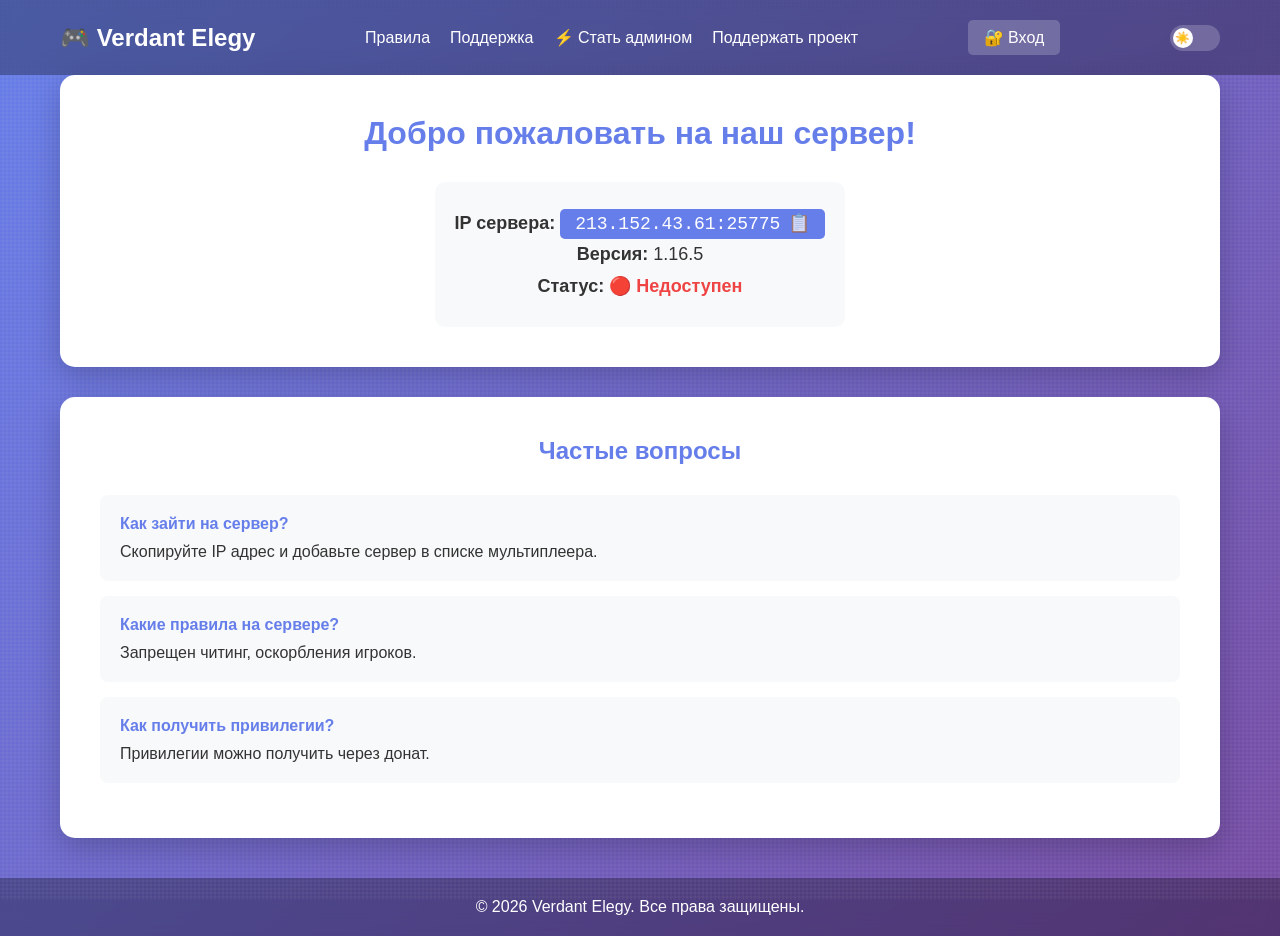
==== commit 0c16c82e: "Add files via upload" ====
--- a/index.html
+++ b/index.html
@@ -5,25 +5,34 @@
     <meta name="viewport" content="width=device-width, initial-scale=1.0">
     <title>Verdant Elegy - Поддержка</title>
     <link rel="icon" type="image/svg+xml" href="favicon.svg">
-    <link rel="stylesheet" href="style.css">
+    <link rel="stylesheet" href="style.css?v=3">
 </head>
 <body>
     <header>
         <div class="container">
-            <h1>🎮 Verdant Elegy</h1>
-            <div style="display: flex; align-items: center; gap: 20px; width: 100%;">
-                <nav>
-                    <a href="index.html">Главная</a>
-                    <a href="rules.html">Правила</a>
-                    <a href="support.html">Поддержка</a>
-                    <a href="apply.html">⚡ Стать админом</a>
-                    <a href="https://verdantelegy.trademc.org/" target="_blank">Поддержать проект</a>
-                </nav>
-                <a href="login.html" style="background: rgba(255,255,255,0.2); padding: 8px 16px; border-radius: 5px; margin-left: auto; white-space: nowrap;">🔐 Вход</a>
-                <button class="theme-toggle" id="themeToggle" aria-label="Переключить тему">
-                    <span class="theme-toggle-slider"></span>
-                </button>
+            <a href="index.html" style="text-decoration: none; color: white;"><h1>🎮 Verdant Elegy</h1></a>
+            <nav>
+                <a href="rules.html">Правила</a>
+                <a href="support.html">Поддержка</a>
+                <a href="apply.html">⚡ Стать админом</a>
+                <a href="https://verdantelegy.trademc.org/" target="_blank">Поддержать проект</a>
+            </nav>
+            <div class="user-menu" id="user-menu-container" style="display: none;">
+                <div class="user-menu-dropdown">
+                    <div class="user-menu-toggle" id="user-menu-toggle">
+                        <span id="username-display"></span>
+                        <span>▼</span>
+                    </div>
+                    <div class="user-menu-content" id="user-menu-content">
+                        <a href="admin.html" class="admin-link" id="admin-menu-link" style="display: none;">⚙️ Админ панель</a>
+                        <button id="logout-btn" class="logout-btn">Выйти</button>
+                    </div>
+                </div>
             </div>
+            <a href="login.html" id="login-link" style="background: rgba(255,255,255,0.2); padding: 8px 16px; border-radius: 5px; white-space: nowrap; text-decoration: none; color: white;">🔐 Вход</a>
+            <button class="theme-toggle" id="themeToggle" aria-label="Переключить тему">
+                <span class="theme-toggle-slider"></span>
+            </button>
         </div>
     </header>
 
--- a/style.css
+++ b/style.css
@@ -69,8 +69,7 @@
     display: flex;
     justify-content: space-between;
     align-items: center;
-    flex-wrap: wrap;
-    gap: 15px;
+    gap: 20px;
 }
 
 .theme-toggle {
@@ -142,12 +141,18 @@
 header h1 {
     color: white;
     font-size: 24px;
+    white-space: nowrap;
+}
+
+nav {
+    display: flex;
+    align-items: center;
+    gap: 20px;
 }
 
 nav a {
     color: white;
     text-decoration: none;
-    margin-left: 30px;
     transition: opacity 0.3s;
     white-space: nowrap;
 }
@@ -1753,7 +1758,83 @@
     display: flex;
     align-items: center;
     gap: 15px;
-    color: var(--text-color);
+    color: white;
+    position: relative;
+}
+
+.user-menu-dropdown {
+    position: relative;
+}
+
+.user-menu-toggle {
+    background: rgba(255, 255, 255, 0.2);
+    padding: 8px 16px;
+    border-radius: 5px;
+    cursor: pointer;
+    display: flex;
+    align-items: center;
+    gap: 8px;
+    transition: background 0.3s;
+    user-select: none;
+    white-space: nowrap;
+}
+
+.user-menu-toggle:hover {
+    background: rgba(255, 255, 255, 0.3);
+}
+
+.user-menu-content {
+    position: absolute;
+    top: calc(100% + 5px);
+    right: 0;
+    background: rgba(0, 0, 0, 0.95);
+    backdrop-filter: blur(10px);
+    border-radius: 8px;
+    padding: 10px;
+    min-width: 200px;
+    opacity: 0;
+    visibility: hidden;
+    transform: translateY(-10px);
+    transition: all 0.3s ease;
+    flex-direction: column;
+    gap: 8px;
+    z-index: 1000;
+    box-shadow: 0 4px 20px rgba(0, 0, 0, 0.5);
+}
+
+.user-menu-content.show {
+    opacity: 1;
+    visibility: visible;
+    transform: translateY(0);
+    display: flex !important;
+}
+
+.user-menu-content a,
+.user-menu-content button {
+    padding: 10px 15px;
+    border-radius: 5px;
+    text-decoration: none;
+    color: white;
+    background: transparent;
+    border: none;
+    cursor: pointer;
+    text-align: left;
+    transition: background 0.3s;
+    font-size: 14px;
+    width: 100%;
+}
+
+.user-menu-content a:hover,
+.user-menu-content button:hover {
+    background: rgba(255, 255, 255, 0.1);
+}
+
+.user-menu-content .admin-link {
+    background: rgba(255, 215, 0, 0.2);
+}
+
+.user-menu-content .admin-link:hover {
+    background: rgba(255, 215, 0, 0.3);
 }
 
 .logout-btn {
@@ -1915,6 +1996,7 @@
     justify-content: space-between;
     align-items: center;
     margin-bottom: 30px;
+    padding: 0 20px;
     gap: 20px;
     flex-wrap: wrap;
 }
@@ -2680,3 +2762,72 @@
         flex: 1;
     }
 }
+
+
+/* Кнопка отправки кода */
+.send-code-btn {
+    width: 100%;
+    padding: 12px;
+    background: #3498db;
+    color: white;
+    border: none;
+    border-radius: 8px;
+    font-size: 14px;
+    cursor: pointer;
+    transition: all 0.3s;
+    margin-bottom: 15px;
+}
+
+.send-code-btn:hover {
+    background: #2980b9;
+}
+
+/* Контейнер для пароля с кнопкой показа */
+.password-container {
+    display: flex !important;
+    gap: 8px;
+    width: 100%;
+    margin-bottom: 15px;
+    align-items: stretch;
+}
+
+.password-container input {
+    flex: 1 !important;
+    margin-bottom: 0 !important;
+    width: 100%;
+    min-width: 0;
+}
+
+.toggle-password {
+    background: var(--primary-color);
+    border: none;
+    cursor: pointer;
+    font-size: 16px;
+    padding: 8px;
+    display: flex !important;
+    align-items: center;
+    justify-content: center;
+    transition: all 0.3s;
+    border-radius: 8px;
+    flex-shrink: 0;
+    width: 40px !important;
+    min-width: 40px;
+    max-width: 40px;
+}
+
+.toggle-password:hover {
+    background: var(--secondary-color);
+    transform: scale(1.05);
+}
+
+.eye-icon {
+    user-select: none;
+    display: block;
+}
+
+
+/* Принудительное скрытие контейнеров паролей до подтверждения */
+#password-container-1[style*="display: none"],
+#password-container-2[style*="display: none"] {
+    display: none !important;
+}
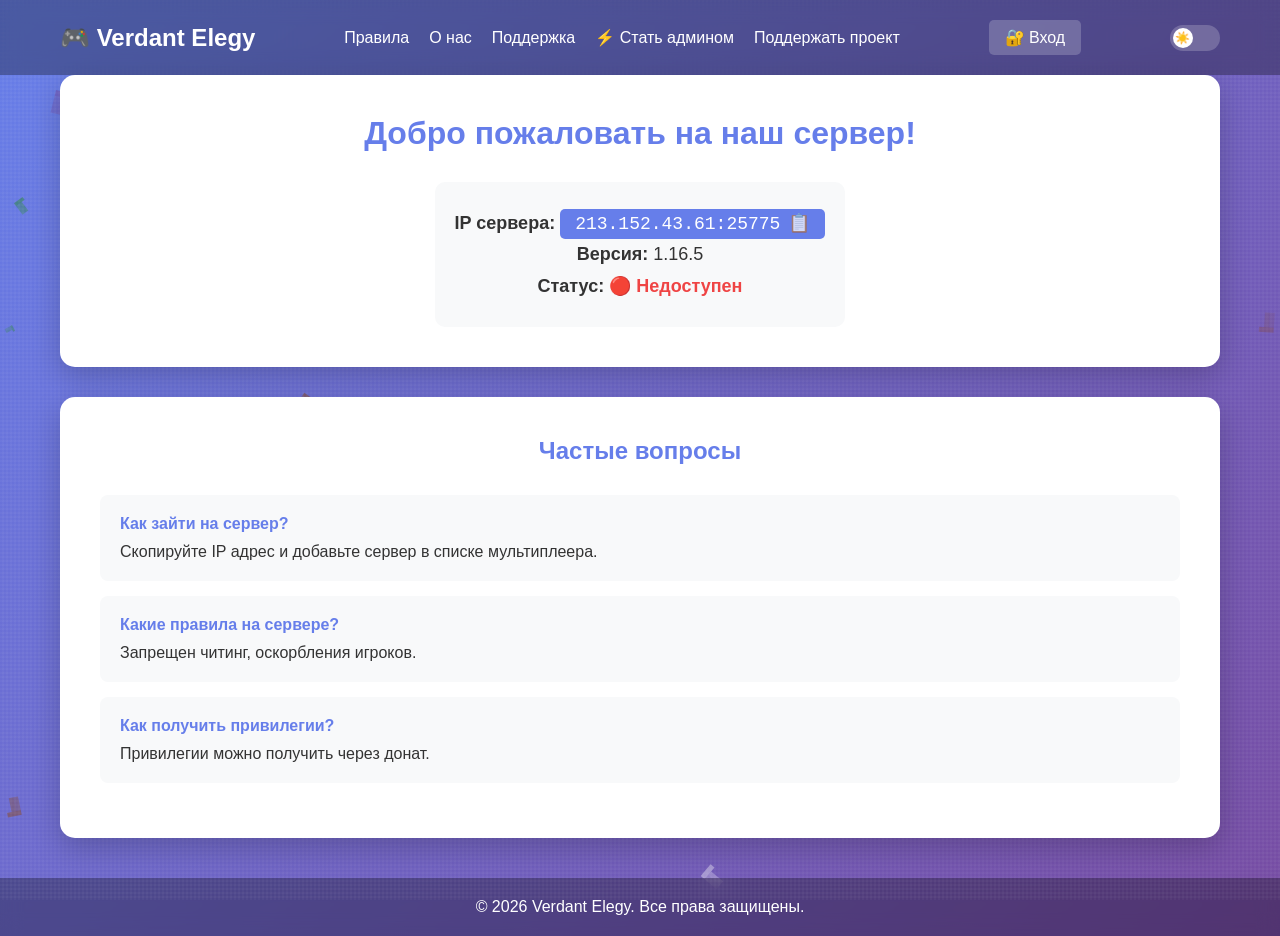
==== commit e1be9d6c: "Add files via upload" ====
--- a/index.html
+++ b/index.html
@@ -5,7 +5,7 @@
     <meta name="viewport" content="width=device-width, initial-scale=1.0">
     <title>Verdant Elegy - Поддержка</title>
     <link rel="icon" type="image/svg+xml" href="favicon.svg">
-    <link rel="stylesheet" href="style.css?v=3">
+    <link rel="stylesheet" href="style.css?v=7">
 </head>
 <body>
     <header>
@@ -13,6 +13,7 @@
             <a href="index.html" style="text-decoration: none; color: white;"><h1>🎮 Verdant Elegy</h1></a>
             <nav>
                 <a href="rules.html">Правила</a>
+                <a href="about.html">О нас</a>
                 <a href="support.html">Поддержка</a>
                 <a href="apply.html">⚡ Стать админом</a>
                 <a href="https://verdantelegy.trademc.org/" target="_blank">Поддержать проект</a>
--- a/style.css
+++ b/style.css
@@ -731,38 +731,73 @@
 
 @media (max-width: 768px) {
     header .container {
-        flex-direction: column;
-        gap: 15px;
-    }
-    
-    header .container > div {
+        flex-wrap: wrap;
+        gap: 10px;
+    }
+    
+    header h1 {
+        font-size: 18px;
         width: 100%;
-        display: flex;
-        flex-direction: column;
-        align-items: center;
-        gap: 15px;
-    }
-    
-    .theme-toggle {
-        margin: 0;
-    }
-    
-    header h1 {
-        font-size: 20px;
+        text-align: center;
     }
     
     nav {
-        display: flex;
+        width: 100%;
         flex-wrap: wrap;
         justify-content: center;
-        gap: 10px;
+        gap: 8px;
     }
     
     nav a {
-        margin: 0;
-        padding: 8px 15px;
+        font-size: 13px;
+        padding: 6px 12px;
         background: rgba(255, 255, 255, 0.1);
         border-radius: 5px;
+    }
+    
+    .user-menu {
+        order: 3;
+    }
+    
+    #login-link {
+        order: 3;
+        font-size: 13px;
+        padding: 6px 12px;
+    }
+    
+    .theme-toggle {
+        order: 4;
+        width: 60px !important;
+        height: 32px !important;
+        border-radius: 25px !important;
+    }
+    
+    .theme-toggle-slider {
+        width: 26px !important;
+        height: 26px !important;
+        font-size: 14px !important;
+        top: 3px !important;
+        left: 3px !important;
+    }
+    
+    body.dark-theme .theme-toggle-slider {
+        transform: translateX(28px) !important;
+    }
+    
+    .user-menu-toggle {
+        font-size: 13px;
+        padding: 6px 12px;
+    }
+    
+    .user-menu-content {
+        right: auto;
+        left: 50%;
+        transform: translateX(-50%) translateY(-10px);
+        min-width: 180px;
+    }
+    
+    .user-menu-content.show {
+        transform: translateX(-50%) translateY(0);
     }
     
     section {
@@ -824,6 +859,28 @@
     .donate-card.featured {
         transform: scale(1);
     }
+    
+    .rule-item {
+        flex-direction: column;
+        padding: 15px;
+    }
+    
+    .rule-number {
+        font-size: 20px;
+    }
+    
+    .discord-support {
+        padding: 30px 20px;
+    }
+    
+    .discord-support h3 {
+        font-size: 22px;
+    }
+    
+    .discord-btn {
+        padding: 12px 30px;
+        font-size: 16px;
+    }
 }
 
 @media (min-width: 769px) and (max-width: 1024px) {
@@ -836,8 +893,22 @@
     }
     
     nav a {
-        margin-left: 20px;
         font-size: 15px;
+    }
+    
+    .theme-toggle {
+        width: 55px;
+        height: 30px;
+    }
+    
+    .theme-toggle-slider {
+        width: 24px;
+        height: 24px;
+        font-size: 13px;
+    }
+    
+    body.dark-theme .theme-toggle-slider {
+        transform: translateX(25px);
     }
     
     .hero h2 {
@@ -861,6 +932,30 @@
         max-width: 400px;
         margin: 0 auto;
     }
+    
+    .admin-grid {
+        grid-template-columns: repeat(2, 1fr);
+    }
+    
+    .admin-card.full-width {
+        grid-column: 1 / -1;
+    }
+    
+    .users-table {
+        font-size: 14px;
+    }
+    
+    .application-grid {
+        grid-template-columns: repeat(2, 1fr);
+    }
+    
+    .requests-stats {
+        flex-wrap: nowrap;
+    }
+    
+    .applications-stats {
+        flex-wrap: nowrap;
+    }
 }
 
 @media (max-width: 480px) {
@@ -869,16 +964,40 @@
     }
     
     header {
-        padding: 15px 0;
+        padding: 12px 0;
     }
     
     header h1 {
-        font-size: 18px;
+        font-size: 16px;
     }
     
     nav a {
-        font-size: 14px;
-        padding: 6px 12px;
+        font-size: 12px;
+        padding: 5px 10px;
+    }
+    
+    #login-link,
+    .user-menu-toggle {
+        font-size: 12px;
+        padding: 5px 10px;
+    }
+    
+    .theme-toggle {
+        width: 70px !important;
+        height: 36px !important;
+        border-radius: 30px !important;
+    }
+    
+    .theme-toggle-slider {
+        width: 30px !important;
+        height: 30px !important;
+        font-size: 16px !important;
+        top: 3px !important;
+        left: 3px !important;
+    }
+    
+    body.dark-theme .theme-toggle-slider {
+        transform: translateX(34px) !important;
     }
     
     main {
@@ -910,7 +1029,8 @@
     }
     
     .support-section h2,
-    .faq-section h2 {
+    .faq-section h2,
+    .rules-section h2 {
         font-size: 20px;
         margin-bottom: 20px;
     }
@@ -928,9 +1048,61 @@
         font-size: 14px;
     }
     
+    .discord-support {
+        padding: 25px 15px;
+    }
+    
+    .discord-icon {
+        font-size: 48px;
+    }
+    
+    .discord-support h3 {
+        font-size: 20px;
+    }
+    
+    .discord-support p {
+        font-size: 14px;
+    }
+    
+    .discord-btn {
+        padding: 10px 25px;
+        font-size: 14px;
+    }
+    
+    .rule-category h3 {
+        font-size: 20px;
+    }
+    
+    .rule-item {
+        padding: 12px;
+    }
+    
+    .rule-number {
+        font-size: 18px;
+    }
+    
+    .rule-content h4 {
+        font-size: 16px;
+    }
+    
+    .rule-content p {
+        font-size: 14px;
+    }
+    
     footer {
         font-size: 13px;
         padding: 15px 0;
+    }
+    
+    .user-menu-content {
+        min-width: 160px;
+        padding: 8px;
+    }
+    
+    .user-menu-content a,
+    .user-menu-content button {
+        padding: 8px 12px;
+        font-size: 13px;
     }
 }
 
@@ -1854,17 +2026,82 @@
 
 /* Адаптивность для админ-панели */
 @media (max-width: 768px) {
+    .admin-section h2 {
+        font-size: 22px;
+        margin-bottom: 25px;
+    }
+    
     .admin-grid {
         grid-template-columns: 1fr;
-    }
-    
+        gap: 20px;
+    }
+    
+    .admin-card {
+        padding: 20px;
+    }
+    
+    .admin-card h3 {
+        font-size: 16px;
+        margin-bottom: 15px;
+    }
+    
+    /* Статистика */
+    .stat-item {
+        flex-direction: row;
+        justify-content: space-between;
+        padding: 10px 0;
+    }
+    
+    .stat-item span {
+        font-size: 14px;
+    }
+    
+    .stat-item strong {
+        font-size: 18px;
+    }
+    
+    /* Таблица пользователей */
     .users-table {
         font-size: 12px;
+        overflow-x: auto;
+        display: block;
+    }
+    
+    .users-table table {
+        min-width: 600px;
     }
     
     .users-table th,
     .users-table td {
-        padding: 8px;
+        padding: 8px 4px;
+        font-size: 12px;
+    }
+    
+    .users-table th {
+        font-size: 11px;
+    }
+    
+    .role-select {
+        font-size: 11px;
+        padding: 4px 6px;
+    }
+    
+    .delete-user-btn {
+        font-size: 10px;
+        padding: 4px 8px;
+    }
+    
+    /* Информация о сервере */
+    .server-info-admin p {
+        font-size: 14px;
+        margin: 8px 0;
+    }
+    
+    /* Быстрые действия */
+    .admin-action-btn {
+        font-size: 13px;
+        padding: 10px;
+        margin-bottom: 8px;
     }
 }
 
@@ -1966,8 +2203,43 @@
 
 @media (max-width: 768px) {
     .auth-container {
-        padding: 25px;
+        padding: 25px 20px;
         margin: 0 15px;
+    }
+    
+    .auth-tab {
+        font-size: 14px;
+        padding: 10px;
+    }
+    
+    .auth-form h2 {
+        font-size: 22px;
+    }
+    
+    .auth-form input {
+        font-size: 14px;
+        padding: 10px;
+    }
+    
+    .auth-form button {
+        font-size: 15px;
+        padding: 12px;
+    }
+    
+    .password-container input {
+        font-size: 14px;
+    }
+    
+    .toggle-password {
+        width: 36px;
+        min-width: 36px;
+        max-width: 36px;
+        font-size: 14px;
+    }
+    
+    .send-code-btn {
+        font-size: 14px;
+        padding: 10px;
     }
     
     .admin-grid {
@@ -2258,29 +2530,61 @@
     .requests-controls {
         flex-direction: column;
         align-items: stretch;
+        padding: 15px;
     }
     
     .requests-stats {
         justify-content: space-between;
+        width: 100%;
     }
     
     .stat-badge {
         flex: 1;
         min-width: 100px;
+        padding: 10px 12px;
+    }
+    
+    .stat-label {
+        font-size: 10px;
+    }
+    
+    .stat-value {
+        font-size: 20px;
     }
     
     .requests-actions {
         justify-content: stretch;
+        width: 100%;
     }
     
     .filter-btn,
     .clear-all-btn {
         flex: 1;
+        font-size: 12px;
+        padding: 8px 12px;
     }
     
     .request-header {
         flex-direction: column;
         align-items: flex-start;
+    }
+    
+    .request-info {
+        width: 100%;
+    }
+    
+    .request-category,
+    .request-date,
+    .request-status-badge {
+        font-size: 12px;
+    }
+    
+    .request-field strong {
+        font-size: 13px;
+    }
+    
+    .request-field p {
+        font-size: 14px;
     }
     
     .request-actions {
@@ -2291,6 +2595,8 @@
     .mark-new-btn,
     .delete-request-btn {
         flex: 1;
+        font-size: 12px;
+        padding: 8px 12px;
     }
 }
 
@@ -2726,20 +3032,33 @@
     
     .applications-stats {
         justify-content: space-between;
+        width: 100%;
     }
     
     .stat-badge {
         flex: 1;
         min-width: 120px;
+        padding: 10px 12px;
+    }
+    
+    .stat-label {
+        font-size: 10px;
+    }
+    
+    .stat-value {
+        font-size: 20px;
     }
     
     .applications-actions {
         flex-direction: column;
+        width: 100%;
     }
     
     .filter-btn,
     .toggle-status-btn {
         width: 100%;
+        font-size: 13px;
+        padding: 10px;
     }
     
     .application-header {
@@ -2747,8 +3066,24 @@
         align-items: flex-start;
     }
     
+    .application-info h3 {
+        font-size: 16px;
+    }
+    
+    .application-date {
+        font-size: 12px;
+    }
+    
     .application-grid {
         grid-template-columns: 1fr;
+    }
+    
+    .application-field strong {
+        font-size: 13px;
+    }
+    
+    .application-field p {
+        font-size: 14px;
     }
     
     .application-actions {
@@ -2760,6 +3095,48 @@
     .reset-btn,
     .delete-app-btn {
         flex: 1;
+        font-size: 12px;
+        padding: 8px 12px;
+    }
+    
+    .apply-header h2 {
+        font-size: 22px;
+    }
+    
+    .apply-info {
+        padding: 20px;
+    }
+    
+    .apply-info h3 {
+        font-size: 18px;
+    }
+    
+    .apply-info li {
+        font-size: 14px;
+        padding: 8px 0 8px 25px;
+    }
+    
+    .apply-form {
+        padding: 20px;
+    }
+    
+    .apply-form h3 {
+        font-size: 18px;
+    }
+    
+    .apply-form label span {
+        font-size: 14px;
+    }
+    
+    .apply-form input,
+    .apply-form textarea {
+        font-size: 14px;
+        padding: 10px;
+    }
+    
+    .submit-btn {
+        font-size: 16px;
+        padding: 12px;
     }
 }
 
@@ -2831,3 +3208,577 @@
 #password-container-2[style*="display: none"] {
     display: none !important;
 }
+
+/* Улучшения для touch-устройств */
+@media (hover: none) and (pointer: coarse) {
+    /* Увеличиваем области нажатия для мобильных */
+    nav a,
+    button,
+    .user-menu-toggle,
+    #login-link {
+        min-height: 44px;
+        display: inline-flex;
+        align-items: center;
+        justify-content: center;
+    }
+    
+    .ip {
+        min-height: 44px;
+        display: inline-flex;
+        align-items: center;
+        padding: 8px 16px;
+    }
+    
+    form input,
+    form select,
+    form textarea,
+    form button {
+        min-height: 44px;
+    }
+    
+    .filter-btn,
+    .admin-action-btn,
+    .mark-processed-btn,
+    .mark-new-btn,
+    .delete-request-btn,
+    .approve-btn,
+    .reject-btn,
+    .reset-btn,
+    .delete-app-btn {
+        min-height: 44px;
+    }
+    
+    /* Убираем hover эффекты на touch-устройствах */
+    nav a:hover,
+    button:hover,
+    .user-menu-toggle:hover {
+        transform: none;
+    }
+    
+    /* Добавляем active состояния для лучшей обратной связи */
+    nav a:active,
+    button:active,
+    .user-menu-toggle:active {
+        opacity: 0.7;
+        transform: scale(0.98);
+    }
+}
+
+/* Дополнительные стили для очень маленьких экранов */
+@media (max-width: 360px) {
+    header h1 {
+        font-size: 14px;
+    }
+    
+    nav a {
+        font-size: 11px;
+        padding: 4px 8px;
+    }
+    
+    #login-link,
+    .user-menu-toggle {
+        font-size: 11px;
+        padding: 4px 8px;
+    }
+    
+    .hero h2 {
+        font-size: 18px;
+    }
+    
+    .server-info p {
+        font-size: 13px;
+    }
+    
+    .ip {
+        font-size: 11px;
+    }
+    
+    section {
+        padding: 15px 10px;
+    }
+}
+
+
+/* Мобильная версия админ-панели для телефонов */
+@media (max-width: 480px) {
+    .admin-section {
+        padding: 20px 0;
+    }
+    
+    .admin-section h2 {
+        font-size: 20px;
+        margin-bottom: 20px;
+    }
+    
+    .admin-grid {
+        gap: 15px;
+    }
+    
+    .admin-card {
+        padding: 15px;
+    }
+    
+    .admin-card h3 {
+        font-size: 15px;
+        margin-bottom: 12px;
+    }
+    
+    /* Статистика */
+    .stat-item {
+        padding: 8px 0;
+    }
+    
+    .stat-item span {
+        font-size: 13px;
+    }
+    
+    .stat-item strong {
+        font-size: 16px;
+    }
+    
+    /* Таблица пользователей - карточный вид */
+    .users-table table {
+        min-width: 100%;
+    }
+    
+    .users-table thead {
+        display: none;
+    }
+    
+    .users-table tbody {
+        display: block;
+    }
+    
+    .users-table tr {
+        display: block;
+        margin-bottom: 15px;
+        padding: 12px;
+        background: rgba(0, 0, 0, 0.1);
+        border-radius: 8px;
+        border: 1px solid var(--border-color);
+    }
+    
+    body.dark-theme .users-table tr {
+        background: rgba(255, 255, 255, 0.05);
+    }
+    
+    .users-table td {
+        display: block;
+        padding: 6px 0;
+        border: none;
+        text-align: left;
+        font-size: 13px;
+    }
+    
+    .users-table td::before {
+        content: attr(data-label);
+        font-weight: bold;
+        display: inline-block;
+        width: 120px;
+        color: var(--primary-color);
+    }
+    
+    .role-select {
+        width: 100%;
+        max-width: 200px;
+        padding: 6px 10px;
+        font-size: 13px;
+        margin-top: 5px;
+    }
+    
+    .delete-user-btn {
+        width: 100%;
+        max-width: 200px;
+        padding: 8px 12px;
+        font-size: 13px;
+        margin-top: 5px;
+    }
+    
+    /* Информация о сервере */
+    .server-info-admin {
+        font-size: 13px;
+    }
+    
+    .server-info-admin p {
+        font-size: 13px;
+        margin: 6px 0;
+    }
+    
+    /* Быстрые действия */
+    .admin-action-btn {
+        font-size: 14px;
+        padding: 12px;
+        margin-bottom: 10px;
+    }
+}
+
+/* Планшетная версия админ-панели */
+@media (min-width: 769px) and (max-width: 1024px) {
+    .admin-section h2 {
+        font-size: 26px;
+    }
+    
+    .admin-grid {
+        grid-template-columns: repeat(2, 1fr);
+        gap: 20px;
+    }
+    
+    .admin-card.full-width {
+        grid-column: 1 / -1;
+    }
+    
+    .admin-card {
+        padding: 25px;
+    }
+    
+    .admin-card h3 {
+        font-size: 18px;
+    }
+    
+    .stat-item {
+        padding: 10px 0;
+    }
+    
+    .stat-item span {
+        font-size: 15px;
+    }
+    
+    .stat-item strong {
+        font-size: 20px;
+    }
+    
+    .users-table {
+        font-size: 13px;
+    }
+    
+    .users-table th,
+    .users-table td {
+        padding: 10px 8px;
+    }
+    
+    .role-select {
+        font-size: 13px;
+        padding: 6px 10px;
+    }
+    
+    .delete-user-btn {
+        font-size: 12px;
+        padding: 6px 12px;
+    }
+    
+    .admin-action-btn {
+        font-size: 14px;
+        padding: 12px;
+    }
+}
+
+/* Очень маленькие экраны для админ-панели */
+@media (max-width: 360px) {
+    .admin-section h2 {
+        font-size: 18px;
+    }
+    
+    .admin-card {
+        padding: 12px;
+    }
+    
+    .admin-card h3 {
+        font-size: 14px;
+    }
+    
+    .stat-item span {
+        font-size: 12px;
+    }
+    
+    .stat-item strong {
+        font-size: 14px;
+    }
+    
+    .users-table td {
+        font-size: 12px;
+    }
+    
+    .users-table td::before {
+        width: 100px;
+        font-size: 11px;
+    }
+    
+    .admin-action-btn {
+        font-size: 13px;
+        padding: 10px;
+    }
+}
+
+
+/* Страница "О нас" */
+.about-section {
+    max-width: 900px;
+    margin: 0 auto;
+}
+
+.about-section h2 {
+    color: var(--primary-color);
+    text-align: center;
+    margin-bottom: 40px;
+    font-size: 32px;
+}
+
+.about-content {
+    display: flex;
+    flex-direction: column;
+    gap: 30px;
+}
+
+.about-block {
+    background: rgba(0, 0, 0, 0.05);
+    padding: 25px;
+    border-radius: 12px;
+    border-left: 4px solid var(--primary-color);
+    transition: transform 0.3s ease, box-shadow 0.3s ease;
+}
+
+body.dark-theme .about-block {
+    background: rgba(255, 255, 255, 0.05);
+}
+
+.about-block:hover {
+    transform: translateX(5px);
+    box-shadow: 0 5px 20px rgba(0, 0, 0, 0.1);
+}
+
+.about-block h3 {
+    color: var(--primary-color);
+    margin-bottom: 15px;
+    font-size: 22px;
+}
+
+.about-block p {
+    color: var(--text-color);
+    line-height: 1.8;
+    font-size: 16px;
+    margin-bottom: 10px;
+}
+
+.about-block ul {
+    list-style: none;
+    padding: 0;
+    margin-top: 15px;
+}
+
+.about-block li {
+    padding: 10px 0;
+    padding-left: 30px;
+    position: relative;
+    color: var(--text-color);
+    font-size: 16px;
+}
+
+.about-block li::before {
+    content: '✓';
+    position: absolute;
+    left: 0;
+    color: var(--primary-color);
+    font-weight: bold;
+    font-size: 18px;
+}
+
+/* Редактор в админ-панели */
+.editor-info {
+    background: rgba(52, 152, 219, 0.1);
+    padding: 15px;
+    border-radius: 8px;
+    margin-bottom: 15px;
+    border-left: 4px solid #3498db;
+}
+
+.editor-info p {
+    margin: 0;
+    color: var(--text-color);
+    font-size: 14px;
+}
+
+#about-editor-textarea {
+    font-family: 'Courier New', monospace;
+    line-height: 1.6;
+}
+
+#about-preview-content {
+    margin-top: 15px;
+}
+
+#about-preview-content .about-block {
+    margin-bottom: 20px;
+}
+
+/* Адаптивность для страницы "О нас" */
+@media (max-width: 768px) {
+    .about-section h2 {
+        font-size: 26px;
+        margin-bottom: 30px;
+    }
+    
+    .about-block {
+        padding: 20px;
+    }
+    
+    .about-block h3 {
+        font-size: 20px;
+    }
+    
+    .about-block p,
+    .about-block li {
+        font-size: 15px;
+    }
+    
+    #about-editor-textarea {
+        font-size: 13px;
+    }
+}
+
+@media (max-width: 480px) {
+    .about-section h2 {
+        font-size: 22px;
+        margin-bottom: 25px;
+    }
+    
+    .about-block {
+        padding: 15px;
+    }
+    
+    .about-block h3 {
+        font-size: 18px;
+    }
+    
+    .about-block p,
+    .about-block li {
+        font-size: 14px;
+    }
+    
+    .editor-info {
+        padding: 12px;
+    }
+    
+    .editor-info p {
+        font-size: 13px;
+    }
+}
+
+
+/* Бейджи ролей */
+.role-badge {
+    display: inline-block;
+    padding: 6px 12px;
+    border-radius: 6px;
+    font-size: 13px;
+    font-weight: bold;
+    white-space: nowrap;
+}
+
+.role-badge.role-owner {
+    background: linear-gradient(135deg, #f39c12 0%, #e67e22 100%);
+    color: white;
+    box-shadow: 0 2px 8px rgba(243, 156, 18, 0.3);
+}
+
+.role-badge.role-admin {
+    background: linear-gradient(135deg, #3498db 0%, #2980b9 100%);
+    color: white;
+    box-shadow: 0 2px 8px rgba(52, 152, 219, 0.3);
+}
+
+.role-badge.role-user {
+    background: rgba(149, 165, 166, 0.2);
+    color: var(--text-color);
+    border: 1px solid var(--border-color);
+}
+
+/* Адаптивность для бейджей */
+@media (max-width: 480px) {
+    .role-badge {
+        font-size: 11px;
+        padding: 4px 8px;
+    }
+}
+
+
+/* Панель инструментов редактора */
+.editor-toolbar {
+    display: flex;
+    gap: 5px;
+    padding: 10px;
+    background: rgba(0, 0, 0, 0.05);
+    border-radius: 8px;
+    margin-bottom: 10px;
+    flex-wrap: wrap;
+}
+
+body.dark-theme .editor-toolbar {
+    background: rgba(255, 255, 255, 0.05);
+}
+
+.toolbar-btn {
+    padding: 8px 12px;
+    background: var(--primary-color);
+    color: white;
+    border: none;
+    border-radius: 5px;
+    cursor: pointer;
+    font-size: 14px;
+    font-weight: bold;
+    transition: all 0.3s;
+    min-width: 40px;
+}
+
+.toolbar-btn:hover {
+    background: var(--secondary-color);
+    transform: translateY(-2px);
+}
+
+.toolbar-btn:active {
+    transform: translateY(0);
+}
+
+.toolbar-separator {
+    display: inline-block;
+    width: 1px;
+    height: 30px;
+    background: var(--border-color);
+    margin: 0 5px;
+    align-self: center;
+}
+
+/* Адаптивность для панели инструментов */
+@media (max-width: 768px) {
+    .editor-toolbar {
+        padding: 8px;
+        gap: 4px;
+    }
+    
+    .toolbar-btn {
+        padding: 6px 10px;
+        font-size: 13px;
+        min-width: 35px;
+    }
+    
+    .toolbar-separator {
+        height: 25px;
+    }
+}
+
+@media (max-width: 480px) {
+    .editor-toolbar {
+        padding: 6px;
+        gap: 3px;
+    }
+    
+    .toolbar-btn {
+        padding: 5px 8px;
+        font-size: 12px;
+        min-width: 30px;
+    }
+    
+    .toolbar-separator {
+        height: 20px;
+        margin: 0 3px;
+    }
+}
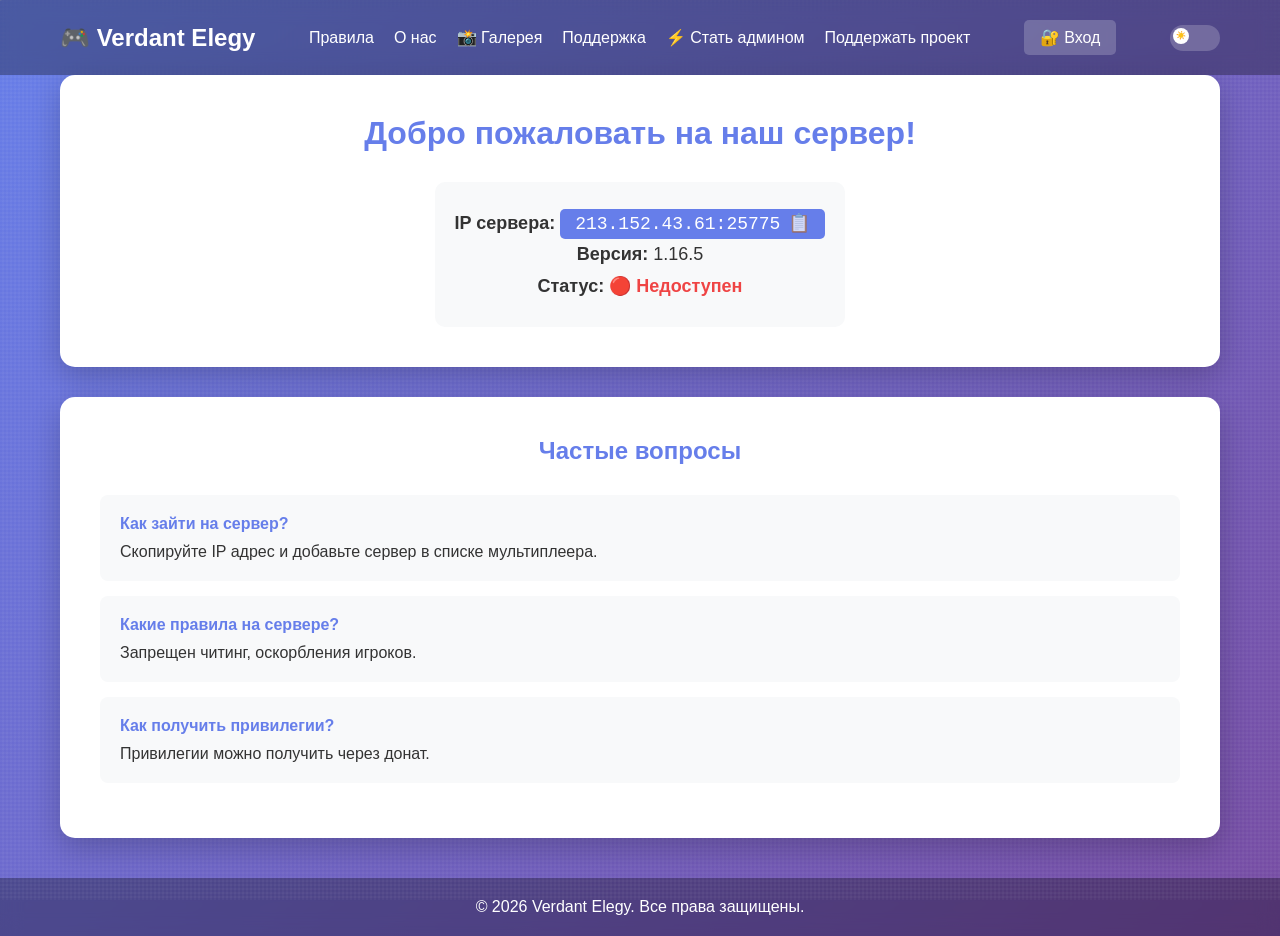
==== commit 21fef3d3: "Add files via upload" ====
--- a/index.html
+++ b/index.html
@@ -5,7 +5,7 @@
     <meta name="viewport" content="width=device-width, initial-scale=1.0">
     <title>Verdant Elegy - Поддержка</title>
     <link rel="icon" type="image/svg+xml" href="favicon.svg">
-    <link rel="stylesheet" href="style.css?v=7">
+    <link rel="stylesheet" href="style.css?v=8">
 </head>
 <body>
     <header>
@@ -14,6 +14,7 @@
             <nav>
                 <a href="rules.html">Правила</a>
                 <a href="about.html">О нас</a>
+                <a href="gallery.html">📸 Галерея</a>
                 <a href="support.html">Поддержка</a>
                 <a href="apply.html">⚡ Стать админом</a>
                 <a href="https://verdantelegy.trademc.org/" target="_blank">Поддержать проект</a>
--- a/style.css
+++ b/style.css
@@ -93,15 +93,15 @@
     position: absolute;
     top: 3px;
     left: 3px;
-    width: 20px;
-    height: 20px;
+    width: 16px;
+    height: 16px;
     background: white;
     border-radius: 50%;
     transition: transform 0.3s ease;
     display: flex;
     align-items: center;
     justify-content: center;
-    font-size: 12px;
+    font-size: 8px;
 }
 
 body.dark-theme .theme-toggle-slider {
@@ -767,21 +767,21 @@
     
     .theme-toggle {
         order: 4;
-        width: 60px !important;
-        height: 32px !important;
-        border-radius: 25px !important;
+        width: 50px !important;
+        height: 26px !important;
+        border-radius: 20px !important;
     }
     
     .theme-toggle-slider {
-        width: 26px !important;
-        height: 26px !important;
-        font-size: 14px !important;
+        width: 16px !important;
+        height: 16px !important;
+        font-size: 8px !important;
         top: 3px !important;
         left: 3px !important;
     }
     
     body.dark-theme .theme-toggle-slider {
-        transform: translateX(28px) !important;
+        transform: translateX(24px) !important;
     }
     
     .user-menu-toggle {
@@ -888,27 +888,61 @@
         max-width: 900px;
     }
     
+    header .container {
+        flex-wrap: wrap;
+        gap: 15px;
+    }
+    
     header h1 {
-        font-size: 22px;
+        font-size: 20px;
+        flex: 0 0 auto;
+        order: 1;
+    }
+    
+    nav {
+        order: 2;
+        flex: 1;
+        gap: 10px;
+        flex-wrap: wrap;
+        justify-content: flex-start;
     }
     
     nav a {
-        font-size: 15px;
+        font-size: 14px;
+        padding: 8px 14px;
+        background: rgba(255, 255, 255, 0.1);
+        border-radius: 5px;
+    }
+    
+    .user-menu {
+        order: 4;
+    }
+    
+    #login-link {
+        order: 4;
+        font-size: 14px;
+        padding: 8px 14px;
+    }
+    
+    .user-menu-toggle {
+        font-size: 14px;
+        padding: 8px 14px;
     }
     
     .theme-toggle {
-        width: 55px;
-        height: 30px;
+        order: 5;
+        width: 50px;
+        height: 26px;
     }
     
     .theme-toggle-slider {
-        width: 24px;
-        height: 24px;
-        font-size: 13px;
+        width: 16px;
+        height: 16px;
+        font-size: 8px;
     }
     
     body.dark-theme .theme-toggle-slider {
-        transform: translateX(25px);
+        transform: translateX(24px);
     }
     
     .hero h2 {
@@ -983,21 +1017,21 @@
     }
     
     .theme-toggle {
-        width: 70px !important;
-        height: 36px !important;
-        border-radius: 30px !important;
+        width: 50px !important;
+        height: 26px !important;
+        border-radius: 20px !important;
     }
     
     .theme-toggle-slider {
-        width: 30px !important;
-        height: 30px !important;
-        font-size: 16px !important;
+        width: 16px !important;
+        height: 16px !important;
+        font-size: 8px !important;
         top: 3px !important;
         left: 3px !important;
     }
     
     body.dark-theme .theme-toggle-slider {
-        transform: translateX(34px) !important;
+        transform: translateX(24px) !important;
     }
     
     main {
@@ -3782,3 +3816,872 @@
         margin: 0 3px;
     }
 }
+
+
+/* Рейтинг игроков */
+.leaderboard-section h2 {
+    color: #667eea;
+    margin-bottom: 20px;
+    text-align: center;
+}
+
+.leaderboard-intro {
+    text-align: center;
+    font-size: 18px;
+    color: #666;
+    margin-bottom: 40px;
+    padding: 15px;
+    background: #f8f9fa;
+    border-radius: 8px;
+}
+
+body.dark-theme .leaderboard-intro {
+    background: rgba(0, 0, 0, 0.3);
+    color: #b0b0b0;
+}
+
+/* Вкладки категорий */
+.leaderboard-tabs {
+    display: flex;
+    gap: 10px;
+    margin-bottom: 40px;
+    flex-wrap: wrap;
+    justify-content: center;
+}
+
+.leaderboard-tab {
+    padding: 12px 24px;
+    background: var(--card-bg);
+    border: 2px solid var(--border-color);
+    color: var(--text-color);
+    border-radius: 8px;
+    cursor: pointer;
+    transition: all 0.3s;
+    font-size: 16px;
+    font-weight: bold;
+}
+
+.leaderboard-tab:hover {
+    background: var(--primary-color);
+    color: white;
+    border-color: var(--primary-color);
+    transform: translateY(-2px);
+}
+
+.leaderboard-tab.active {
+    background: var(--primary-color);
+    color: white;
+    border-color: var(--primary-color);
+}
+
+/* Таблица рейтинга */
+.leaderboard-table {
+    overflow-x: auto;
+    margin-bottom: 30px;
+}
+
+.leaderboard-table table {
+    width: 100%;
+    border-collapse: collapse;
+    background: var(--card-bg);
+    border-radius: 12px;
+    overflow: hidden;
+}
+
+.leaderboard-table th,
+.leaderboard-table td {
+    padding: 15px;
+    text-align: left;
+    border-bottom: 1px solid var(--border-color);
+    color: var(--text-color);
+}
+
+.leaderboard-table th {
+    background: var(--primary-color);
+    color: white;
+    font-weight: bold;
+    text-transform: uppercase;
+    font-size: 14px;
+}
+
+.leaderboard-table tr:hover {
+    background: rgba(102, 126, 234, 0.1);
+}
+
+.player-cell {
+    display: flex;
+    align-items: center;
+    gap: 12px;
+}
+
+.player-avatar-small {
+    width: 32px;
+    height: 32px;
+    border-radius: 4px;
+    image-rendering: pixelated;
+}
+
+.edit-player-btn {
+    padding: 6px 12px;
+    background: var(--primary-color);
+    color: white;
+    border: none;
+    border-radius: 5px;
+    cursor: pointer;
+    font-size: 14px;
+    transition: all 0.3s;
+}
+
+.edit-player-btn:hover {
+    background: var(--secondary-color);
+    transform: scale(1.1);
+}
+
+/* Редактор рейтинга */
+.leaderboard-editor {
+    background: var(--card-bg);
+    padding: 30px;
+    border-radius: 12px;
+    margin-top: 30px;
+    border: 2px solid var(--border-color);
+}
+
+.leaderboard-editor h3 {
+    color: var(--primary-color);
+    margin-bottom: 25px;
+    text-align: center;
+}
+
+.leaderboard-editor label {
+    display: block;
+    margin-bottom: 20px;
+}
+
+.leaderboard-editor label span {
+    display: block;
+    margin-bottom: 8px;
+    color: var(--text-color);
+    font-weight: bold;
+}
+
+.leaderboard-editor input {
+    width: 100%;
+    padding: 12px;
+    border: 2px solid var(--border-color);
+    border-radius: 8px;
+    background: var(--bg-color);
+    color: var(--text-color);
+    font-size: 14px;
+}
+
+.leaderboard-editor input:focus {
+    outline: none;
+    border-color: var(--primary-color);
+}
+
+/* Галерея */
+.gallery-section h2 {
+    color: #667eea;
+    margin-bottom: 20px;
+    text-align: center;
+}
+
+.gallery-intro {
+    text-align: center;
+    font-size: 18px;
+    color: #666;
+    margin-bottom: 40px;
+    padding: 15px;
+    background: #f8f9fa;
+    border-radius: 8px;
+}
+
+body.dark-theme .gallery-intro {
+    background: rgba(0, 0, 0, 0.3);
+    color: #b0b0b0;
+}
+
+.owner-controls {
+    text-align: center;
+    margin-bottom: 30px;
+}
+
+.user-controls {
+    text-align: center;
+    margin-bottom: 30px;
+}
+
+.gallery-editor {
+    background: var(--card-bg);
+    padding: 30px;
+    border-radius: 12px;
+    margin-bottom: 40px;
+    border: 2px solid var(--border-color);
+}
+
+.gallery-editor h3 {
+    color: var(--primary-color);
+    margin-bottom: 25px;
+    text-align: center;
+}
+
+.gallery-editor label {
+    display: block;
+    margin-bottom: 20px;
+}
+
+.gallery-editor label > span:first-child {
+    display: block;
+    margin-bottom: 8px;
+    color: var(--text-color);
+    font-weight: bold;
+}
+
+.gallery-editor label > span:first-child span {
+    display: inline;
+}
+
+.gallery-editor input,
+.gallery-editor textarea {
+    width: 100%;
+    padding: 12px;
+    border: 2px solid var(--border-color);
+    border-radius: 8px;
+    background: var(--bg-color);
+    color: var(--text-color);
+    font-size: 14px;
+    font-family: inherit;
+}
+
+.gallery-editor input:focus,
+.gallery-editor textarea:focus {
+    outline: none;
+    border-color: var(--primary-color);
+}
+
+.gallery-editor textarea {
+    resize: vertical;
+}
+
+.gallery-grid {
+    display: grid;
+    grid-template-columns: repeat(auto-fill, minmax(300px, 1fr));
+    gap: 25px;
+    margin-bottom: 30px;
+}
+
+.gallery-card {
+    background: var(--card-bg);
+    border-radius: 12px;
+    overflow: hidden;
+    box-shadow: 0 5px 20px rgba(0, 0, 0, 0.2);
+    transition: transform 0.3s, box-shadow 0.3s;
+}
+
+.gallery-card:hover {
+    transform: translateY(-5px);
+    box-shadow: 0 8px 30px rgba(0, 0, 0, 0.3);
+}
+
+.gallery-image-wrapper {
+    position: relative;
+    width: 100%;
+    height: 250px;
+    overflow: hidden;
+    background: #f0f0f0;
+}
+
+body.dark-theme .gallery-image-wrapper {
+    background: #1a1a2e;
+}
+
+.image-count-badge {
+    position: absolute;
+    top: 10px;
+    right: 10px;
+    background: rgba(0, 0, 0, 0.8);
+    color: white;
+    padding: 6px 12px;
+    border-radius: 20px;
+    font-size: 12px;
+    font-weight: bold;
+    z-index: 2;
+}
+
+.gallery-image-wrapper img {
+    width: 100%;
+    height: 100%;
+    object-fit: cover;
+    transition: transform 0.3s;
+}
+
+.gallery-card:hover .gallery-image-wrapper img {
+    transform: scale(1.1);
+}
+
+.gallery-overlay {
+    position: absolute;
+    top: 0;
+    left: 0;
+    width: 100%;
+    height: 100%;
+    background: rgba(0, 0, 0, 0.7);
+    display: flex;
+    align-items: center;
+    justify-content: center;
+    opacity: 0;
+    transition: opacity 0.3s;
+}
+
+.gallery-card:hover .gallery-overlay {
+    opacity: 1;
+}
+
+.view-image-btn {
+    padding: 12px 24px;
+    background: var(--primary-color);
+    color: white;
+    border: none;
+    border-radius: 8px;
+    cursor: pointer;
+    font-size: 16px;
+    font-weight: bold;
+    transition: all 0.3s;
+}
+
+.view-image-btn:hover {
+    background: var(--secondary-color);
+    transform: scale(1.05);
+}
+
+.gallery-info {
+    padding: 20px;
+}
+
+.gallery-info h4 {
+    color: var(--text-color);
+    margin-bottom: 10px;
+    font-size: 18px;
+}
+
+.gallery-info p {
+    color: #666;
+    font-size: 14px;
+    margin-bottom: 10px;
+    line-height: 1.5;
+}
+
+body.dark-theme .gallery-info p {
+    color: #b0b0b0;
+}
+
+.gallery-author {
+    display: inline-block;
+    padding: 6px 12px;
+    background: var(--primary-color);
+    color: white;
+    border-radius: 6px;
+    font-size: 12px;
+    font-weight: bold;
+}
+
+.empty-gallery {
+    text-align: center;
+    padding: 80px 20px;
+    color: #999;
+}
+
+.empty-gallery h3 {
+    color: var(--text-color);
+    margin-bottom: 15px;
+    font-size: 24px;
+}
+
+.empty-gallery p {
+    font-size: 16px;
+}
+
+/* Модальное окно галереи */
+.gallery-modal {
+    display: none;
+    position: fixed;
+    top: 0;
+    left: 0;
+    width: 100%;
+    height: 100%;
+    background: rgba(0, 0, 0, 0.95);
+    z-index: 1000;
+    align-items: center;
+    justify-content: center;
+    padding: 20px;
+}
+
+.gallery-modal-content {
+    position: relative;
+    max-width: 1200px;
+    width: 100%;
+    background: var(--card-bg);
+    border-radius: 15px;
+    overflow: hidden;
+    animation: modalSlideIn 0.3s ease;
+}
+
+@keyframes modalSlideIn {
+    from {
+        opacity: 0;
+        transform: scale(0.9);
+    }
+    to {
+        opacity: 1;
+        transform: scale(1);
+    }
+}
+
+.gallery-modal-close {
+    position: absolute;
+    top: 15px;
+    right: 20px;
+    font-size: 40px;
+    color: white;
+    cursor: pointer;
+    z-index: 10;
+    background: rgba(0, 0, 0, 0.5);
+    width: 50px;
+    height: 50px;
+    border-radius: 50%;
+    display: flex;
+    align-items: center;
+    justify-content: center;
+    transition: all 0.3s;
+}
+
+.gallery-modal-close:hover {
+    background: rgba(0, 0, 0, 0.8);
+    transform: rotate(90deg);
+}
+
+.gallery-modal-content img {
+    width: 100%;
+    max-height: 70vh;
+    object-fit: contain;
+    background: #000;
+}
+
+/* Слайдер изображений */
+.gallery-slider {
+    position: relative;
+    display: flex;
+    align-items: center;
+    justify-content: center;
+    background: #000;
+}
+
+.slider-btn {
+    position: absolute;
+    top: 50%;
+    transform: translateY(-50%);
+    background: rgba(0, 0, 0, 0.7);
+    color: white;
+    border: none;
+    width: 50px;
+    height: 50px;
+    border-radius: 50%;
+    font-size: 32px;
+    cursor: pointer;
+    display: flex;
+    align-items: center;
+    justify-content: center;
+    transition: all 0.3s;
+    z-index: 10;
+}
+
+.slider-btn:hover {
+    background: rgba(0, 0, 0, 0.9);
+    transform: translateY(-50%) scale(1.1);
+}
+
+.prev-btn {
+    left: 20px;
+}
+
+.next-btn {
+    right: 20px;
+}
+
+.slider-indicators {
+    display: flex;
+    justify-content: center;
+    gap: 10px;
+    padding: 15px;
+    background: var(--card-bg);
+}
+
+.slider-dot {
+    width: 12px;
+    height: 12px;
+    border-radius: 50%;
+    background: #ccc;
+    cursor: pointer;
+    transition: all 0.3s;
+}
+
+.slider-dot:hover {
+    background: #999;
+    transform: scale(1.2);
+}
+
+.slider-dot.active {
+    background: var(--primary-color);
+    transform: scale(1.3);
+}
+
+.add-url-btn,
+.remove-url-btn {
+    flex: 1;
+    padding: 10px 20px;
+    background: var(--primary-color);
+    color: white;
+    border: none;
+    border-radius: 8px;
+    cursor: pointer;
+    font-size: 14px;
+    font-weight: bold;
+    transition: all 0.3s;
+}
+
+.add-url-btn:hover,
+.remove-url-btn:hover {
+    background: var(--secondary-color);
+}
+
+.remove-url-btn {
+    background: #95a5a6;
+}
+
+.remove-url-btn:hover {
+    background: #7f8c8d;
+}
+
+.gallery-modal-info {
+    padding: 30px;
+}
+
+.gallery-modal-info h3 {
+    color: var(--text-color);
+    margin-bottom: 15px;
+    font-size: 24px;
+}
+
+.gallery-modal-info p {
+    color: #666;
+    font-size: 16px;
+    margin-bottom: 10px;
+    line-height: 1.6;
+}
+
+body.dark-theme .gallery-modal-info p {
+    color: #b0b0b0;
+}
+
+.gallery-modal-actions {
+    display: flex;
+    gap: 10px;
+    margin: 0 30px 30px;
+}
+
+.edit-image-btn,
+.delete-image-btn {
+    flex: 1;
+    padding: 12px 24px;
+    color: white;
+    border: none;
+    border-radius: 8px;
+    cursor: pointer;
+    font-size: 16px;
+    font-weight: bold;
+    transition: all 0.3s;
+}
+
+.edit-image-btn {
+    background: var(--primary-color);
+}
+
+.edit-image-btn:hover {
+    background: var(--secondary-color);
+}
+
+.delete-image-btn {
+    background: #e74c3c;
+}
+
+.delete-image-btn:hover {
+    background: #c0392b;
+}
+
+/* Адаптивность для галереи */
+@media (max-width: 768px) {
+    .gallery-grid {
+        grid-template-columns: repeat(auto-fill, minmax(250px, 1fr));
+        gap: 20px;
+    }
+    
+    .gallery-image-wrapper {
+        height: 200px;
+    }
+    
+    .gallery-info {
+        padding: 15px;
+    }
+    
+    .gallery-info h4 {
+        font-size: 16px;
+    }
+    
+    .gallery-info p {
+        font-size: 13px;
+    }
+    
+    .gallery-modal-content {
+        max-width: 100%;
+    }
+    
+    .gallery-modal-content img {
+        max-height: 50vh;
+    }
+    
+    .slider-btn {
+        width: 40px;
+        height: 40px;
+        font-size: 24px;
+    }
+    
+    .prev-btn {
+        left: 10px;
+    }
+    
+    .next-btn {
+        right: 10px;
+    }
+    
+    .slider-dot {
+        width: 10px;
+        height: 10px;
+    }
+    
+    .gallery-modal-info {
+        padding: 20px;
+    }
+    
+    .gallery-modal-info h3 {
+        font-size: 20px;
+    }
+    
+    .gallery-modal-info p {
+        font-size: 14px;
+    }
+    
+    .gallery-editor {
+        padding: 20px;
+    }
+}
+
+@media (max-width: 480px) {
+    .gallery-section h2 {
+        font-size: 22px;
+    }
+    
+    .gallery-intro {
+        font-size: 16px;
+        padding: 12px;
+    }
+    
+    .gallery-grid {
+        grid-template-columns: 1fr;
+        gap: 15px;
+    }
+    
+    .gallery-image-wrapper {
+        height: 180px;
+    }
+    
+    .view-image-btn {
+        padding: 10px 20px;
+        font-size: 14px;
+    }
+    
+    .gallery-modal {
+        padding: 10px;
+    }
+    
+    .gallery-modal-close {
+        width: 40px;
+        height: 40px;
+        font-size: 30px;
+        top: 10px;
+        right: 10px;
+    }
+    
+    .gallery-modal-content img {
+        max-height: 40vh;
+    }
+    
+    .slider-btn {
+        width: 35px;
+        height: 35px;
+        font-size: 20px;
+    }
+    
+    .prev-btn {
+        left: 5px;
+    }
+    
+    .next-btn {
+        right: 5px;
+    }
+    
+    .slider-indicators {
+        padding: 10px;
+        gap: 8px;
+    }
+    
+    .slider-dot {
+        width: 8px;
+        height: 8px;
+    }
+    
+    .add-url-btn,
+    .remove-url-btn {
+        padding: 8px 16px;
+        font-size: 13px;
+    }
+    
+    .gallery-modal-info {
+        padding: 15px;
+    }
+    
+    .gallery-modal-info h3 {
+        font-size: 18px;
+    }
+    
+    .gallery-modal-info p {
+        font-size: 13px;
+    }
+    
+    .delete-image-btn {
+        margin: 0 15px 15px;
+        width: calc(100% - 30px);
+        padding: 10px 20px;
+        font-size: 14px;
+    }
+    
+    .empty-gallery {
+        padding: 60px 20px;
+    }
+    
+    .empty-gallery h3 {
+        font-size: 20px;
+    }
+    
+    .empty-gallery p {
+        font-size: 14px;
+    }
+}
+
+/* Адаптивность для рейтинга */
+@media (max-width: 768px) {
+    .leaderboard-tabs {
+        gap: 8px;
+    }
+    
+    .leaderboard-tab {
+        padding: 10px 16px;
+        font-size: 14px;
+    }
+    
+    .leaderboard-table {
+        font-size: 14px;
+    }
+    
+    .leaderboard-table th,
+    .leaderboard-table td {
+        padding: 10px 8px;
+    }
+    
+    .player-cell {
+        flex-direction: column;
+        gap: 8px;
+        text-align: center;
+    }
+    
+    .leaderboard-editor {
+        padding: 20px;
+    }
+}
+
+@media (max-width: 480px) {
+    .leaderboard-section h2 {
+        font-size: 22px;
+    }
+    
+    .leaderboard-intro {
+        font-size: 16px;
+        padding: 12px;
+    }
+    
+    .leaderboard-tabs {
+        gap: 6px;
+    }
+    
+    .leaderboard-tab {
+        padding: 8px 12px;
+        font-size: 12px;
+        flex: 1;
+        min-width: 100px;
+    }
+    
+    /* Таблица в карточки на мобильных */
+    .leaderboard-table table,
+    .leaderboard-table thead,
+    .leaderboard-table tbody,
+    .leaderboard-table tr,
+    .leaderboard-table th,
+    .leaderboard-table td {
+        display: block;
+    }
+    
+    .leaderboard-table thead {
+        display: none;
+    }
+    
+    .leaderboard-table tr {
+        margin-bottom: 15px;
+        border: 2px solid var(--border-color);
+        border-radius: 8px;
+        padding: 15px;
+        background: var(--card-bg);
+    }
+    
+    .leaderboard-table td {
+        padding: 8px 0;
+        border: none;
+        display: flex;
+        justify-content: space-between;
+        align-items: center;
+    }
+    
+    .leaderboard-table td::before {
+        content: attr(data-label);
+        font-weight: bold;
+        color: var(--primary-color);
+    }
+    
+    .player-cell {
+        flex-direction: row;
+        justify-content: flex-end;
+    }
+    
+    .edit-player-btn {
+        width: 100%;
+        margin-top: 10px;
+    }
+}
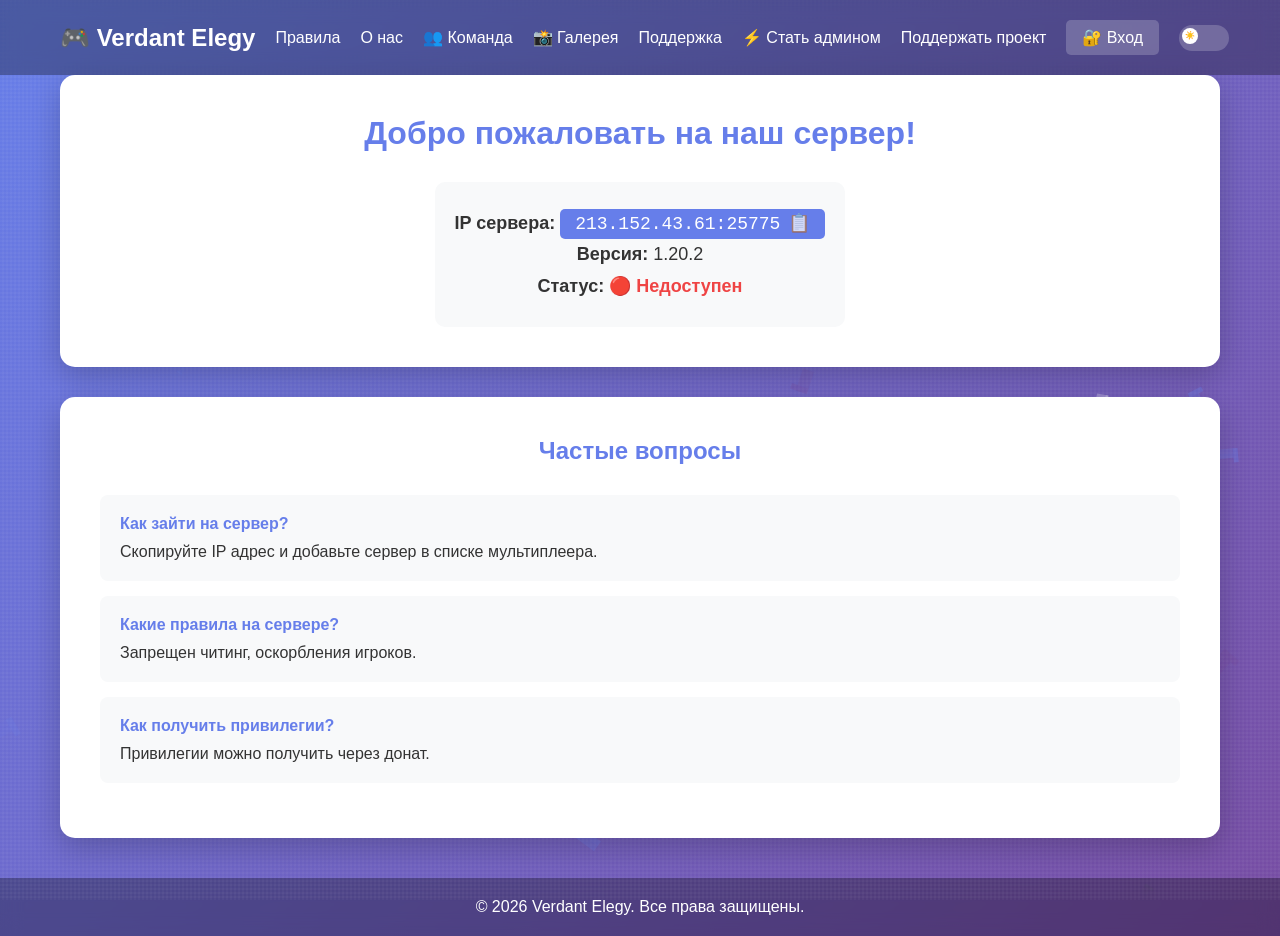
==== commit 62faf11b: "Update index.html" ====
--- a/index.html
+++ b/index.html
@@ -14,6 +14,7 @@
             <nav>
                 <a href="rules.html">Правила</a>
                 <a href="about.html">О нас</a>
+                <a href="team.html">👥 Команда</a>
                 <a href="gallery.html">📸 Галерея</a>
                 <a href="support.html">Поддержка</a>
                 <a href="apply.html">⚡ Стать админом</a>
@@ -43,7 +44,7 @@
             <h2>Добро пожаловать на наш сервер!</h2>
             <div class="server-info">
                 <p><strong>IP сервера:</strong> <span class="ip" id="serverIP" title="Нажмите, чтобы скопировать">213.152.43.61:25775</span></p>
-                <p><strong>Версия:</strong> 1.16.5</p>
+                <p><strong>Версия:</strong> 1.20.2</p>
                 <p><strong>Статус:</strong> <span id="serverStatus" class="status-loading">Проверка...</span></p>
                 <p id="onlineInfo" style="display: none;"><strong>Онлайн:</strong> <span id="playerCount">0</span> / <span id="maxPlayers">0</span></p>
             </div>
--- a/style.css
+++ b/style.css
@@ -3231,6 +3231,33 @@
     transform: scale(1.05);
 }
 
+/* Кнопка обновления (иконка) */
+.refresh-icon-btn {
+    background: var(--primary-color);
+    border: none;
+    cursor: pointer;
+    font-size: 18px;
+    padding: 8px;
+    display: flex;
+    align-items: center;
+    justify-content: center;
+    transition: all 0.3s;
+    border-radius: 8px;
+    width: 40px;
+    height: 40px;
+    min-width: 40px;
+    color: white;
+}
+
+.refresh-icon-btn:hover {
+    background: var(--secondary-color);
+    transform: rotate(180deg) scale(1.05);
+}
+
+.refresh-icon-btn:active {
+    transform: rotate(360deg) scale(0.95);
+}
+
 .eye-icon {
     user-select: none;
     display: block;
@@ -4685,3 +4712,217 @@
         margin-top: 10px;
     }
 }
+
+
+/* Страница "Команда" */
+.team-section {
+    max-width: 1200px;
+    margin: 0 auto;
+}
+
+.team-section h2 {
+    color: var(--primary-color);
+    text-align: center;
+    margin-bottom: 40px;
+    font-size: 32px;
+}
+
+.team-intro {
+    text-align: center;
+    margin-bottom: 40px;
+    padding: 20px;
+    background: rgba(0, 0, 0, 0.05);
+    border-radius: 12px;
+}
+
+body.dark-theme .team-intro {
+    background: rgba(255, 255, 255, 0.05);
+}
+
+.team-intro p {
+    font-size: 18px;
+    color: var(--text-color);
+    line-height: 1.6;
+}
+
+.team-category {
+    margin-bottom: 50px;
+    width: 100%;
+}
+
+.team-category h3 {
+    color: var(--primary-color);
+    font-size: 24px;
+    margin-bottom: 25px;
+    padding-bottom: 10px;
+    border-bottom: 2px solid var(--primary-color);
+}
+
+.team-grid {
+    display: grid;
+    grid-template-columns: repeat(auto-fit, minmax(350px, 1fr));
+    gap: 25px;
+    width: 100%;
+}
+
+.team-member {
+    background: rgba(0, 0, 0, 0.05);
+    border-radius: 12px;
+    padding: 25px;
+    transition: transform 0.3s ease, box-shadow 0.3s ease;
+    border: 2px solid transparent;
+    display: flex;
+    align-items: center;
+    gap: 20px;
+    text-align: left;
+    min-width: 0;
+    width: 100%;
+    box-sizing: border-box;
+}
+
+body.dark-theme .team-member {
+    background: rgba(255, 255, 255, 0.05);
+}
+
+.team-member:hover {
+    transform: translateY(-5px);
+    box-shadow: 0 10px 30px rgba(0, 0, 0, 0.2);
+    border-color: var(--primary-color);
+}
+
+.member-avatar {
+    font-size: 48px;
+    flex-shrink: 0;
+    width: 80px;
+    height: 80px;
+    display: flex;
+    align-items: center;
+    justify-content: center;
+    background: rgba(0, 0, 0, 0.1);
+    border-radius: 50%;
+}
+
+body.dark-theme .member-avatar {
+    background: rgba(255, 255, 255, 0.1);
+}
+
+.member-info {
+    flex: 1;
+    text-align: left;
+}
+
+.member-name {
+    color: var(--primary-color);
+    font-size: 20px;
+    margin-bottom: 8px;
+}
+
+.member-role {
+    color: var(--secondary-color);
+    font-size: 14px;
+    font-weight: 600;
+    text-transform: uppercase;
+    letter-spacing: 1px;
+    margin-bottom: 12px;
+}
+
+.member-description {
+    color: var(--text-color);
+    font-size: 15px;
+    line-height: 1.6;
+}
+
+.team-join {
+    text-align: center;
+    padding: 40px;
+    background: linear-gradient(135deg, var(--primary-color), var(--secondary-color));
+    border-radius: 12px;
+    margin-top: 50px;
+}
+
+.team-join h3 {
+    color: white;
+    font-size: 26px;
+    margin-bottom: 15px;
+}
+
+.team-join p {
+    color: rgba(255, 255, 255, 0.9);
+    font-size: 16px;
+    margin-bottom: 25px;
+}
+
+.join-team-btn {
+    display: inline-block;
+    padding: 15px 40px;
+    background: white;
+    color: var(--primary-color);
+    text-decoration: none;
+    border-radius: 8px;
+    font-weight: 600;
+    font-size: 16px;
+    transition: all 0.3s ease;
+}
+
+.join-team-btn:hover {
+    transform: scale(1.05);
+    box-shadow: 0 5px 20px rgba(0, 0, 0, 0.3);
+}
+
+/* Адаптивность для страницы команды */
+@media (max-width: 768px) {
+    .team-section h2 {
+        font-size: 26px;
+        margin-bottom: 30px;
+    }
+    
+    .team-grid {
+        grid-template-columns: 1fr;
+    }
+    
+    .team-category h3 {
+        font-size: 20px;
+    }
+    
+    .team-member {
+        flex-direction: column;
+        text-align: center;
+    }
+    
+    .member-info {
+        text-align: center;
+    }
+    
+    .team-join {
+        padding: 30px 20px;
+    }
+    
+    .team-join h3 {
+        font-size: 22px;
+    }
+}
+
+@media (max-width: 480px) {
+    .team-section h2 {
+        font-size: 22px;
+        margin-bottom: 25px;
+    }
+    
+    .team-intro p {
+        font-size: 16px;
+    }
+    
+    .member-avatar {
+        font-size: 40px;
+        width: 70px;
+        height: 70px;
+    }
+    
+    .member-name {
+        font-size: 18px;
+    }
+    
+    .team-member {
+        padding: 20px;
+    }
+}
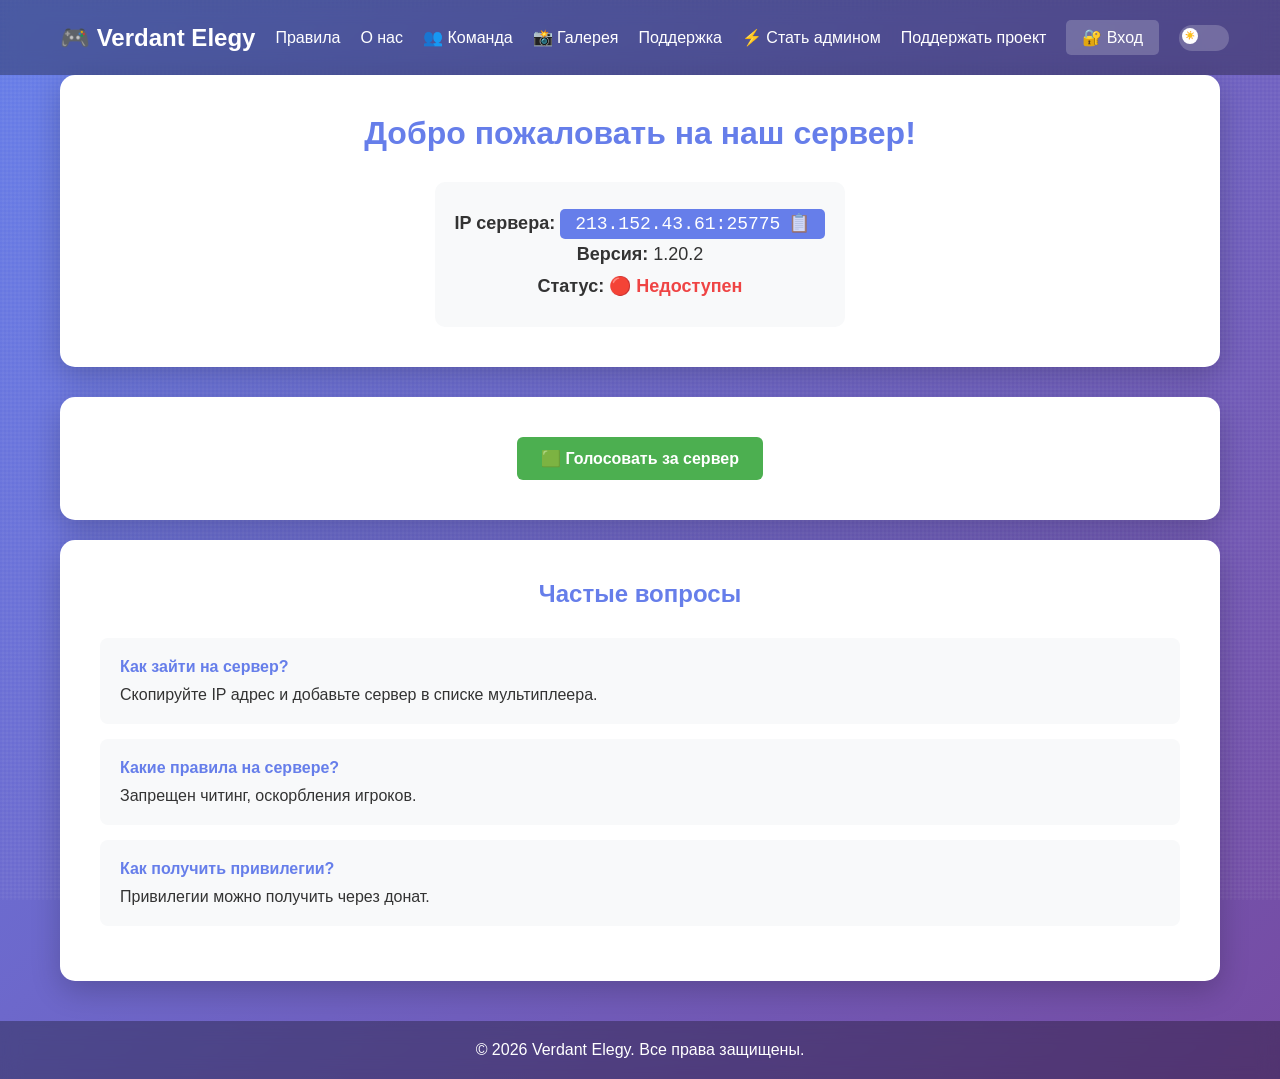
==== commit b1d348f3: "Add files via upload" ====
--- a/index.html
+++ b/index.html
@@ -15,10 +15,10 @@
                 <a href="rules.html">Правила</a>
                 <a href="about.html">О нас</a>
                 <a href="team.html">👥 Команда</a>
-                <a href="gallery.html">📸 Галерея</a>
-                <a href="support.html">Поддержка</a>
-                <a href="apply.html">⚡ Стать админом</a>
-                <a href="https://verdantelegy.trademc.org/" target="_blank">Поддержать проект</a>
+                <a href="gallery.html" class="auth-required">📸 Галерея</a>
+                <a href="support.html" class="auth-required">Поддержка</a>
+                <a href="apply.html" class="auth-required">⚡ Стать админом</a>
+                <a href="https://verdantelegy.trademc.org/" target="_blank" class="auth-required">Поддержать проект</a>
             </nav>
             <div class="user-menu" id="user-menu-container" style="display: none;">
                 <div class="user-menu-dropdown">
@@ -50,6 +50,12 @@
             </div>
         </section>
 
+        <section style="text-align: center; margin: 20px 0;">
+            <a href="https://minecraftrating.ru/server/393660/" target="_blank" style="display: inline-flex; align-items: center; gap: 10px; background: #4caf50; color: white; text-decoration: none; padding: 12px 24px; border-radius: 6px; font-size: 16px; font-weight: bold;">
+                🟩 Голосовать за сервер
+            </a>
+        </section>
+
         <section class="faq-section">
             <h2>Частые вопросы</h2>
             <div class="faq">
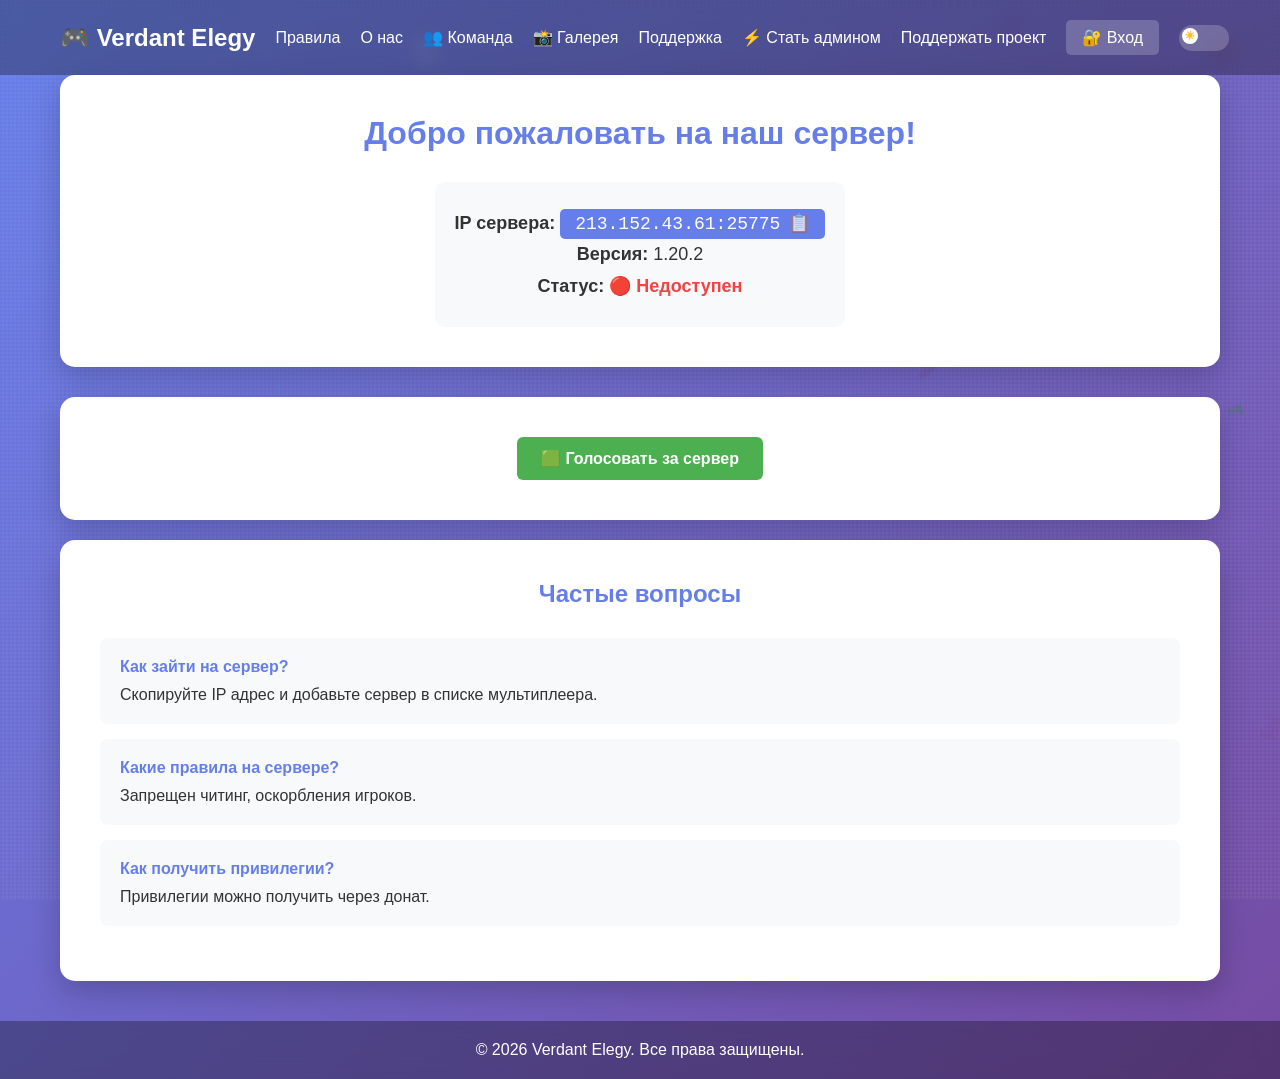
==== commit c24994b1: "Update index.html" ====
--- a/index.html
+++ b/index.html
@@ -3,7 +3,7 @@
 <head>
     <meta charset="UTF-8">
     <meta name="viewport" content="width=device-width, initial-scale=1.0">
-    <title>Verdant Elegy - Поддержка</title>
+    <title>Verdant Elegy - Оффициальный сайт</title>
     <link rel="icon" type="image/svg+xml" href="favicon.svg">
     <link rel="stylesheet" href="style.css?v=8">
 </head>
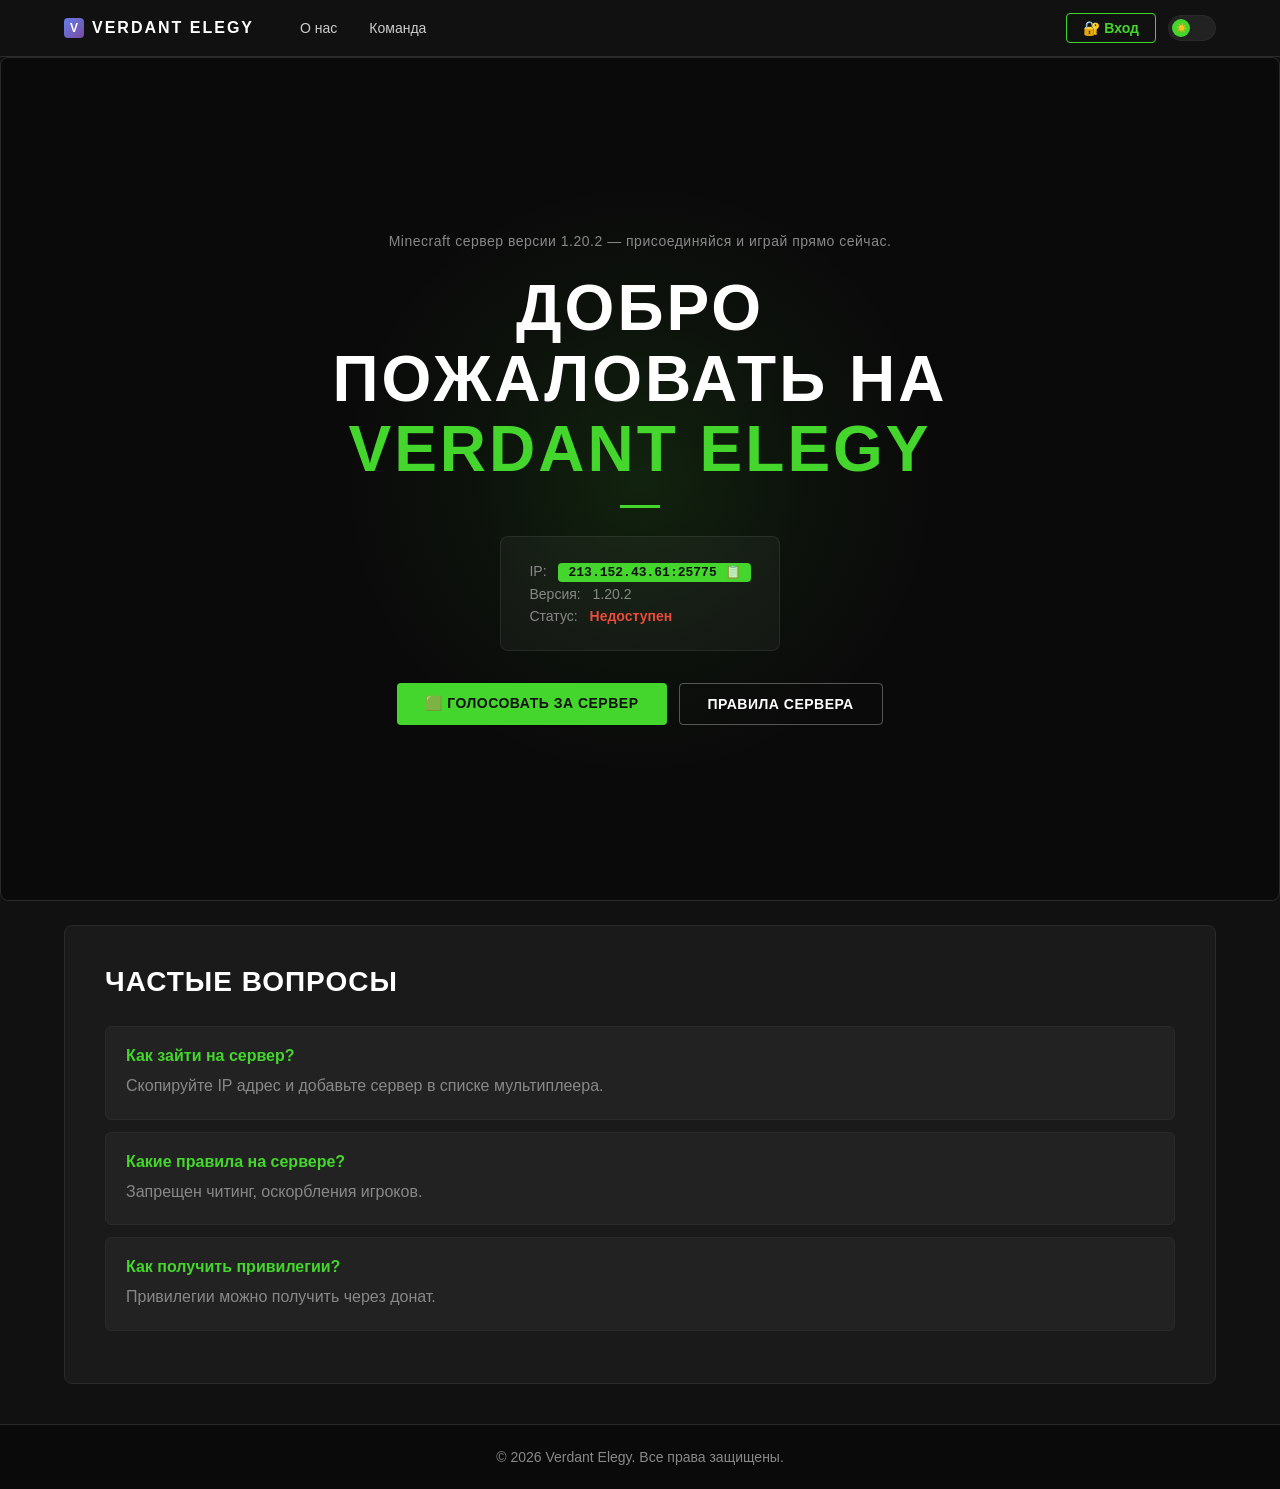
==== commit 18a81070: "Add files via upload" ====
--- a/index.html
+++ b/index.html
@@ -3,59 +3,66 @@
 <head>
     <meta charset="UTF-8">
     <meta name="viewport" content="width=device-width, initial-scale=1.0">
-    <title>Verdant Elegy - Оффициальный сайт</title>
+    <title>Verdant Elegy</title>
     <link rel="icon" type="image/svg+xml" href="favicon.svg">
-    <link rel="stylesheet" href="style.css?v=8">
+    <link rel="stylesheet" href="style.css?v=10">
 </head>
 <body>
     <header>
         <div class="container">
-            <a href="index.html" style="text-decoration: none; color: white;"><h1>🎮 Verdant Elegy</h1></a>
+            <a href="index.html" class="logo">
+                <img src="favicon.svg" alt="" width="20" height="20">
+                VERDANT ELEGY
+            </a>
             <nav>
-                <a href="rules.html">Правила</a>
                 <a href="about.html">О нас</a>
-                <a href="team.html">👥 Команда</a>
-                <a href="gallery.html" class="auth-required">📸 Галерея</a>
+                <a href="team.html">Команда</a>
+                <a href="gallery.html" class="auth-required">Галерея</a>
                 <a href="support.html" class="auth-required">Поддержка</a>
-                <a href="apply.html" class="auth-required">⚡ Стать админом</a>
-                <a href="https://verdantelegy.trademc.org/" target="_blank" class="auth-required">Поддержать проект</a>
+                <a href="apply.html" class="auth-required">Стать админом</a>
+                <a href="https://verdantelegy.trademc.org/" target="_blank" class="auth-required">Поддержать</a>
             </nav>
-            <div class="user-menu" id="user-menu-container" style="display: none;">
-                <div class="user-menu-dropdown">
-                    <div class="user-menu-toggle" id="user-menu-toggle">
-                        <span id="username-display"></span>
-                        <span>▼</span>
-                    </div>
-                    <div class="user-menu-content" id="user-menu-content">
-                        <a href="admin.html" class="admin-link" id="admin-menu-link" style="display: none;">⚙️ Админ панель</a>
-                        <button id="logout-btn" class="logout-btn">Выйти</button>
+            <div class="header-right">
+                <div class="user-menu" id="user-menu-container" style="display: none;">
+                    <div class="user-menu-dropdown">
+                        <div class="user-menu-toggle" id="user-menu-toggle">
+                            <span id="username-display"></span>
+                            <span class="arrow">▼</span>
+                        </div>
+                        <div class="user-menu-content" id="user-menu-content">
+                            <a href="admin.html" class="admin-link" id="admin-menu-link" style="display: none;">⚙️ Админ панель</a>
+                            <button id="logout-btn" class="logout-btn">Выйти</button>
+                        </div>
                     </div>
                 </div>
+                <a href="login.html" id="login-link" class="login-btn">🔐 Вход</a>
+                <button class="theme-toggle" id="themeToggle" aria-label="Переключить тему">
+                    <span class="theme-toggle-slider"></span>
+                </button>
             </div>
-            <a href="login.html" id="login-link" style="background: rgba(255,255,255,0.2); padding: 8px 16px; border-radius: 5px; white-space: nowrap; text-decoration: none; color: white;">🔐 Вход</a>
-            <button class="theme-toggle" id="themeToggle" aria-label="Переключить тему">
-                <span class="theme-toggle-slider"></span>
-            </button>
         </div>
     </header>
 
+    <section class="hero-fullscreen">
+        <div class="hero-glow"></div>
+        <div class="hero-content">
+            <p class="hero-eyebrow">Minecraft сервер версии 1.20.2 — присоединяйся и играй прямо сейчас.</p>
+            <h1 class="hero-title">ДОБРО ПОЖАЛОВАТЬ НА<br><span class="hero-title-green">VERDANT ELEGY</span></h1>
+            <div class="hero-divider"></div>
+            <div class="server-info-box">
+                <p><span class="info-label">IP:</span> <span class="ip" id="serverIP" title="Нажмите, чтобы скопировать">213.152.43.61:25775</span></p>
+                <p><span class="info-label">Версия:</span> 1.20.2</p>
+                <p><span class="info-label">Статус:</span> <span id="serverStatus" class="status-loading">Проверка...</span></p>
+                <p id="onlineInfo" style="display:none;"><span class="info-label">Онлайн:</span> <span id="playerCount">0</span> / <span id="maxPlayers">0</span></p>
+            </div>
+            <div class="hero-buttons">
+                <a href="https://minecraftrating.ru/server/393660/" target="_blank" class="hero-btn-primary">🟩 ГОЛОСОВАТЬ ЗА СЕРВЕР</a>
+                <a href="rules.html" class="hero-btn-secondary">ПРАВИЛА СЕРВЕРА</a>
+            </div>
+        </div>
+    </section>
+
     <main class="container">
-        <section id="home" class="hero">
-            <h2>Добро пожаловать на наш сервер!</h2>
-            <div class="server-info">
-                <p><strong>IP сервера:</strong> <span class="ip" id="serverIP" title="Нажмите, чтобы скопировать">213.152.43.61:25775</span></p>
-                <p><strong>Версия:</strong> 1.20.2</p>
-                <p><strong>Статус:</strong> <span id="serverStatus" class="status-loading">Проверка...</span></p>
-                <p id="onlineInfo" style="display: none;"><strong>Онлайн:</strong> <span id="playerCount">0</span> / <span id="maxPlayers">0</span></p>
-            </div>
-        </section>
-
-        <section style="text-align: center; margin: 20px 0;">
-            <a href="https://minecraftrating.ru/server/393660/" target="_blank" style="display: inline-flex; align-items: center; gap: 10px; background: #4caf50; color: white; text-decoration: none; padding: 12px 24px; border-radius: 6px; font-size: 16px; font-weight: bold;">
-                🟩 Голосовать за сервер
-            </a>
-        </section>
-
         <section class="faq-section">
             <h2>Частые вопросы</h2>
             <div class="faq">
--- a/style.css
+++ b/style.css
@@ -1,4928 +1,1639 @@
-* {
-    margin: 0;
-    padding: 0;
-    box-sizing: border-box;
+/* ===== RESET & BASE ===== */
+* { margin: 0; padding: 0; box-sizing: border-box; }
+
+:root {
+    --bg: #111111;
+    --bg2: #1a1a1a;
+    --bg3: #222222;
+    --border: #2a2a2a;
+    --text: #e0e0e0;
+    --text-muted: #888;
+    --green: #44d62c;
+    --green-dark: #2ea81e;
+    --accent: #44d62c;
+    --card-bg: #1a1a1a;
+    --input-bg: #222;
+    --input-border: #333;
 }
 
 body {
     font-family: 'Segoe UI', Tahoma, Geneva, Verdana, sans-serif;
-    background: linear-gradient(135deg, #667eea 0%, #764ba2 100%);
-    color: #333;
+    background: var(--bg);
+    color: var(--text);
     min-height: 100vh;
-    transition: background 0.3s ease, color 0.3s ease;
-    position: relative;
     overflow-x: hidden;
 }
 
-body::before {
-    content: '';
-    position: fixed;
-    top: 0;
-    left: 0;
-    width: 100%;
-    height: 100%;
-    background-image: 
-        repeating-linear-gradient(0deg, transparent, transparent 2px, rgba(255,255,255,0.03) 2px, rgba(255,255,255,0.03) 4px),
-        repeating-linear-gradient(90deg, transparent, transparent 2px, rgba(255,255,255,0.03) 2px, rgba(255,255,255,0.03) 4px);
-    pointer-events: none;
-    z-index: 1;
-}
-
-body.dark-theme {
-    background: linear-gradient(135deg, #1a1a2e 0%, #16213e 100%);
-    color: #e0e0e0;
-}
-
-#particles-canvas {
-    position: fixed;
-    top: 0;
-    left: 0;
-    width: 100%;
-    height: 100%;
-    pointer-events: none;
-    z-index: 0;
-}
+body::before { display: none; }
+#particles-canvas { display: none; }
 
 .container {
     max-width: 1200px;
     margin: 0 auto;
-    padding: 0 20px;
-    position: relative;
-    z-index: 2;
-}
-
+    padding: 0 24px;
+}
+
+a { color: inherit; text-decoration: none; }
+
+/* ===== HEADER ===== */
 header {
-    background: rgba(0, 0, 0, 0.3);
-    backdrop-filter: blur(10px);
-    padding: 20px 0;
+    background: #111;
+    border-bottom: 1px solid var(--border);
+    padding: 0;
     position: sticky;
     top: 0;
     z-index: 100;
-    transition: background 0.3s ease;
-}
-
-body.dark-theme header {
-    background: rgba(0, 0, 0, 0.5);
 }
 
 header .container {
     display: flex;
-    justify-content: space-between;
     align-items: center;
-    gap: 20px;
-}
-
+    gap: 32px;
+    height: 56px;
+}
+
+header h1 {
+    color: white;
+    font-size: 20px;
+    font-weight: 900;
+    letter-spacing: 1px;
+    white-space: nowrap;
+    text-transform: uppercase;
+}
+
+nav {
+    display: flex;
+    align-items: center;
+    gap: 4px;
+    flex: 1;
+}
+
+nav a {
+    color: #ccc;
+    text-decoration: none;
+    font-size: 14px;
+    font-weight: 500;
+    padding: 6px 14px;
+    border-radius: 4px;
+    transition: color 0.2s, background 0.2s;
+    white-space: nowrap;
+}
+
+nav a:hover { color: white; background: rgba(255,255,255,0.08); }
+
+#login-link {
+    background: transparent;
+    border: 1px solid var(--green);
+    color: var(--green);
+    padding: 6px 16px;
+    border-radius: 4px;
+    font-size: 14px;
+    font-weight: 600;
+    transition: background 0.2s, color 0.2s;
+    white-space: nowrap;
+    text-decoration: none;
+}
+
+#login-link:hover { background: var(--green); color: #111; }
+
+/* ===== USER MENU ===== */
+.user-menu { position: relative; }
+
+.user-menu-dropdown { position: relative; }
+
+.user-menu-toggle {
+    display: flex;
+    align-items: center;
+    gap: 8px;
+    cursor: pointer;
+    padding: 6px 14px;
+    border-radius: 4px;
+    border: 1px solid var(--border);
+    font-size: 14px;
+    color: #ccc;
+    transition: background 0.2s;
+    white-space: nowrap;
+}
+
+.user-menu-toggle:hover { background: var(--bg3); }
+
+.user-menu-content {
+    display: none;
+    position: absolute;
+    right: 0;
+    top: calc(100% + 8px);
+    background: var(--bg2);
+    border: 1px solid var(--border);
+    border-radius: 6px;
+    min-width: 180px;
+    padding: 6px;
+    z-index: 200;
+    box-shadow: 0 8px 24px rgba(0,0,0,0.5);
+}
+
+.user-menu-content.show { display: block; }
+
+.user-menu-content a,
+.user-menu-content button {
+    display: block;
+    width: 100%;
+    padding: 10px 14px;
+    font-size: 14px;
+    color: var(--text);
+    background: none;
+    border: none;
+    border-radius: 4px;
+    cursor: pointer;
+    text-align: left;
+    transition: background 0.2s;
+}
+
+.user-menu-content a:hover,
+.user-menu-content button:hover { background: var(--bg3); }
+
+.logout-btn { color: #e74c3c !important; }
+
+/* ===== THEME TOGGLE ===== */
 .theme-toggle {
-    background: rgba(255, 255, 255, 0.2);
-    border: none;
+    background: var(--bg3);
+    border: 1px solid var(--border);
     border-radius: 20px;
-    width: 50px;
+    width: 48px;
     height: 26px;
     cursor: pointer;
-    transition: background 0.3s ease;
     padding: 0;
     position: relative;
     flex-shrink: 0;
-}
-
-.theme-toggle:hover {
-    background: rgba(255, 255, 255, 0.3);
+    transition: background 0.3s;
 }
 
 .theme-toggle-slider {
     position: absolute;
     top: 3px;
     left: 3px;
-    width: 16px;
-    height: 16px;
-    background: white;
+    width: 18px;
+    height: 18px;
+    background: var(--green);
     border-radius: 50%;
-    transition: transform 0.3s ease;
+    transition: transform 0.3s;
     display: flex;
     align-items: center;
     justify-content: center;
-    font-size: 8px;
-}
-
-body.dark-theme .theme-toggle-slider {
-    transform: translateX(24px);
-}
-
-.theme-toggle-slider::before {
-    content: '☀️';
-}
-
-body.dark-theme .theme-toggle-slider::before {
-    content: '🌙';
-}
-
-@keyframes slideIn {
-    from {
-        transform: translateX(100%);
-        opacity: 0;
-    }
-    to {
-        transform: translateX(0);
-        opacity: 1;
-    }
-}
-
-@keyframes slideOut {
-    from {
-        transform: translateX(0);
-        opacity: 1;
-    }
-    to {
-        transform: translateX(100%);
-        opacity: 0;
-    }
-}
-
-header h1 {
+    font-size: 9px;
+}
+
+.theme-toggle-slider::before { content: '☀️'; }
+body.dark-theme .theme-toggle-slider { transform: translateX(22px); }
+body.dark-theme .theme-toggle-slider::before { content: '🌙'; }
+
+/* ===== MAIN & SECTIONS ===== */
+main { padding: 40px 24px; }
+
+section {
+    background: var(--card-bg);
+    border: 1px solid var(--border);
+    border-radius: 8px;
+    padding: 40px;
+    margin-bottom: 24px;
+}
+
+/* ===== HERO ===== */
+.hero { text-align: center; padding: 60px 40px; }
+
+.hero h2 {
     color: white;
-    font-size: 24px;
-    white-space: nowrap;
-}
-
-nav {
-    display: flex;
-    align-items: center;
-    gap: 20px;
-}
-
-nav a {
-    color: white;
-    text-decoration: none;
-    transition: opacity 0.3s;
-    white-space: nowrap;
-}
-
-nav a:hover {
-    opacity: 0.7;
-}
-
-main {
-    padding: 40px 20px;
-    position: relative;
-    z-index: 2;
-}
-
-section {
-    background: white;
-    border-radius: 15px;
-    padding: 40px;
-    margin-bottom: 30px;
-    box-shadow: 0 10px 30px rgba(0, 0, 0, 0.2);
-    transition: background 0.3s ease, color 0.3s ease;
-}
-
-body.dark-theme section {
-    background: #0f3460;
-    color: #e0e0e0;
-}
-
-.hero {
-    text-align: center;
-}
-
-.hero h2 {
-    color: #667eea;
-    margin-bottom: 30px;
-    font-size: 32px;
+    font-size: 36px;
+    font-weight: 900;
+    margin-bottom: 32px;
+    text-transform: uppercase;
+    letter-spacing: 2px;
 }
 
 .server-info {
-    background: #f8f9fa;
-    padding: 20px;
-    border-radius: 10px;
+    background: var(--bg3);
+    border: 1px solid var(--border);
+    padding: 24px 32px;
+    border-radius: 8px;
     display: inline-block;
-    transition: background 0.3s ease;
-}
-
-body.dark-theme .server-info {
-    background: rgba(0, 0, 0, 0.3);
 }
 
 .server-info p {
     margin: 10px 0;
-    font-size: 18px;
+    font-size: 16px;
+    color: var(--text);
 }
 
 .ip {
-    background: #667eea;
+    background: var(--green);
+    color: #111;
+    padding: 4px 14px;
+    border-radius: 4px;
+    font-family: monospace;
+    font-weight: 700;
+    cursor: pointer;
+    transition: background 0.2s;
+    user-select: none;
+}
+
+.ip:hover { background: var(--green-dark); }
+.ip::after { content: ' 📋'; opacity: 0.7; }
+.ip.copied::after { content: ' ✓'; }
+
+.status-online { color: var(--green); font-weight: bold; }
+.status-offline { color: #e74c3c; font-weight: bold; }
+.status-loading { color: #f39c12; font-weight: bold; }
+
+/* ===== FAQ ===== */
+.faq-section h2, .support-section h2, .rules-section h2,
+.donate-section h2, .about-section h2 {
     color: white;
-    padding: 5px 15px;
-    border-radius: 5px;
-    font-family: monospace;
-    cursor: pointer;
-    transition: background 0.3s ease, transform 0.2s ease;
-    user-select: none;
-    position: relative;
-}
-
-.ip:hover {
-    background: #5568d3;
-    transform: scale(1.05);
-}
-
-.ip:active {
-    transform: scale(0.98);
-}
-
-.ip::after {
-    content: '📋';
-    margin-left: 8px;
-    opacity: 0.7;
-}
-
-.ip.copied::after {
-    content: '✓';
-    color: #4ade80;
-}
-
-.status-online {
-    color: #4ade80;
-    font-weight: bold;
-}
-
-.status-online::before {
-    content: '🟢 ';
-}
-
-.status-offline {
-    color: #ef4444;
-    font-weight: bold;
-}
-
-.status-offline::before {
-    content: '🔴 ';
-}
-
-.status-loading {
-    color: #fbbf24;
-    font-weight: bold;
-}
-
-.status-loading::before {
-    content: '🟡 ';
-}
-
-#onlineInfo {
-    animation: fadeIn 0.5s ease;
-}
-
-.rules-section h2 {
-    color: #667eea;
-    margin-bottom: 20px;
+    font-size: 28px;
+    font-weight: 900;
+    margin-bottom: 28px;
+    text-transform: uppercase;
+    letter-spacing: 1px;
+}
+
+.faq-item {
+    background: var(--bg3);
+    border: 1px solid var(--border);
+    padding: 20px;
+    border-radius: 6px;
+    margin-bottom: 12px;
+    transition: border-color 0.2s;
+}
+
+.faq-item:hover { border-color: var(--green); }
+.faq-item h4 { color: var(--green); margin-bottom: 8px; font-size: 16px; }
+.faq-item p { color: var(--text-muted); line-height: 1.6; }
+
+/* ===== RULES ===== */
+.rules-intro {
+    background: var(--bg3);
+    border: 1px solid var(--border);
+    border-radius: 6px;
+    padding: 16px 20px;
+    color: var(--text-muted);
+    margin-bottom: 32px;
     text-align: center;
 }
 
-.rules-intro {
+.rule-category { margin-bottom: 36px; }
+.rule-category h3 { color: var(--green); font-size: 20px; margin-bottom: 16px; }
+
+.rule-item {
+    display: flex;
+    gap: 16px;
+    padding: 18px;
+    background: var(--bg3);
+    border: 1px solid var(--border);
+    border-radius: 6px;
+    margin-bottom: 10px;
+    transition: border-color 0.2s;
+}
+
+.rule-item:hover { border-color: var(--green); }
+.rule-number { font-size: 20px; font-weight: 900; color: var(--green); min-width: 36px; }
+.rule-content h4 { color: white; margin-bottom: 6px; }
+.rule-content p { color: var(--text-muted); line-height: 1.6; }
+
+.punishment-item {
+    display: flex;
+    align-items: center;
+    gap: 14px;
+    padding: 16px;
+    background: rgba(231,76,60,0.1);
+    border-left: 3px solid #e74c3c;
+    border-radius: 6px;
+    margin-bottom: 10px;
+}
+
+.punishment-icon { font-size: 24px; }
+.punishment-item strong { color: white; }
+.punishment-item p { color: var(--text-muted); margin: 0; }
+
+.rules-footer {
+    background: var(--bg3);
+    border: 1px solid var(--border);
+    border-radius: 6px;
+    padding: 24px;
     text-align: center;
-    font-size: 18px;
-    color: #666;
-    margin-bottom: 40px;
-    padding: 15px;
-    background: #f8f9fa;
-    border-radius: 8px;
-}
-
-body.dark-theme .rules-intro {
-    background: rgba(0, 0, 0, 0.3);
-    color: #b0b0b0;
-}
-
-.rule-category {
-    margin-bottom: 40px;
-}
-
-.rule-category h3 {
-    color: #667eea;
-    margin-bottom: 20px;
-    font-size: 24px;
-}
-
-.rule-item {
-    display: flex;
-    gap: 15px;
-    margin-bottom: 20px;
-    padding: 20px;
-    background: #f8f9fa;
-    border-radius: 8px;
-    transition: transform 0.2s ease, background 0.3s ease;
-}
-
-.rule-item:hover {
-    transform: translateX(5px);
-}
-
-body.dark-theme .rule-item {
-    background: rgba(0, 0, 0, 0.3);
-}
-
-.rule-number {
-    font-size: 24px;
-    font-weight: bold;
-    color: #667eea;
-    min-width: 30px;
-}
-
-.rule-content h4 {
-    color: #333;
-    margin-bottom: 8px;
-    font-size: 18px;
-}
-
-body.dark-theme .rule-content h4 {
-    color: #e0e0e0;
-}
-
-.rule-content p {
-    color: #666;
-    line-height: 1.6;
-}
-
-body.dark-theme .rule-content p {
-    color: #b0b0b0;
-}
-
-.punishment-info {
-    display: grid;
-    gap: 20px;
-    margin-top: 20px;
-}
-
-.punishment-item {
-    display: flex;
-    align-items: center;
-    gap: 15px;
-    padding: 20px;
-    background: #fff3cd;
-    border-left: 4px solid #ffc107;
-    border-radius: 8px;
-}
-
-body.dark-theme .punishment-item {
-    background: rgba(255, 193, 7, 0.2);
-}
-
-.punishment-icon {
-    font-size: 32px;
-}
-
-.punishment-item strong {
-    display: block;
-    color: #333;
-    margin-bottom: 5px;
-}
-
-body.dark-theme .punishment-item strong {
-    color: #e0e0e0;
-}
-
-.punishment-item p {
-    color: #666;
-    margin: 0;
-}
-
-body.dark-theme .punishment-item p {
-    color: #b0b0b0;
-}
-
-.rules-footer {
-    margin-top: 40px;
-    padding: 25px;
-    background: #e3f2fd;
-    border-radius: 8px;
+    margin-top: 32px;
+}
+
+.rules-footer p { color: var(--text-muted); margin: 8px 0; }
+.rules-footer a { color: var(--green); }
+
+/* ===== FORMS ===== */
+form input, form select, form textarea {
+    width: 100%;
+    padding: 12px 16px;
+    margin-bottom: 14px;
+    border: 1px solid var(--input-border);
+    border-radius: 6px;
+    font-size: 15px;
+    background: var(--input-bg);
+    color: var(--text);
+    transition: border-color 0.2s;
+}
+
+form input:focus, form select:focus, form textarea:focus {
+    outline: none;
+    border-color: var(--green);
+}
+
+form input::placeholder, form textarea::placeholder { color: var(--text-muted); }
+
+form button, .btn {
+    padding: 12px 28px;
+    background: var(--green);
+    color: #111;
+    border: none;
+    border-radius: 6px;
+    font-size: 15px;
+    font-weight: 700;
+    cursor: pointer;
+    transition: background 0.2s, transform 0.1s;
+    text-transform: uppercase;
+    letter-spacing: 0.5px;
+}
+
+form button:hover, .btn:hover { background: var(--green-dark); }
+form button:active { transform: scale(0.98); }
+
+/* ===== SUPPORT / DISCORD ===== */
+.discord-support {
+    background: linear-gradient(135deg, #5865F2, #7289DA);
+    border-radius: 8px;
+    padding: 40px;
     text-align: center;
-}
-
-body.dark-theme .rules-footer {
-    background: rgba(102, 126, 234, 0.2);
-}
-
-.rules-footer p {
-    margin: 10px 0;
-    color: #333;
-}
-
-body.dark-theme .rules-footer p {
-    color: #e0e0e0;
-}
-
-.rules-footer a {
-    color: #667eea;
-    text-decoration: none;
-    font-weight: bold;
-}
-
-.rules-footer a:hover {
-    text-decoration: underline;
-}
-
-@keyframes fadeIn {
-    from {
-        opacity: 0;
-    }
-    to {
-        opacity: 1;
-    }
-}
-
-.support-section h2,
-.donate-section h2 {
-    color: #667eea;
-    margin-bottom: 30px;
-    text-align: center;
-}
-
-.support-form {
-    max-width: 600px;
-    margin: 0 auto 40px;
-}
-
-.support-form h3 {
-    margin-bottom: 20px;
-    color: #555;
-    transition: color 0.3s ease;
-    text-align: center;
-}
-
-body.dark-theme .support-form h3 {
-    color: #b0b0b0;
-}
-
-body.dark-theme .support-form p {
-    color: #999;
-}
-
-.discord-support {
-    text-align: center;
-    padding: 40px;
-    background: linear-gradient(135deg, #5865F2 0%, #7289DA 100%);
-    border-radius: 15px;
     color: white;
-    margin-bottom: 30px;
-}
-
-.discord-icon {
-    font-size: 64px;
-    margin-bottom: 20px;
-}
-
-.discord-support h3 {
-    font-size: 28px;
-    margin-bottom: 15px;
-}
-
-.discord-support p {
-    font-size: 16px;
-    margin-bottom: 25px;
-    opacity: 0.9;
-}
+    margin-bottom: 24px;
+}
+
+.discord-icon { font-size: 56px; margin-bottom: 16px; }
+.discord-support h3 { font-size: 26px; margin-bottom: 12px; }
+.discord-support p { opacity: 0.9; margin-bottom: 24px; }
 
 .discord-btn {
     display: inline-block;
-    padding: 15px 40px;
+    padding: 12px 32px;
     background: white;
     color: #5865F2;
-    text-decoration: none;
-    border-radius: 8px;
-    font-weight: bold;
-    font-size: 18px;
-    transition: transform 0.3s ease, box-shadow 0.3s ease;
-}
-
-.discord-btn:hover {
-    transform: translateY(-3px);
-    box-shadow: 0 8px 20px rgba(0, 0, 0, 0.3);
-}
+    border-radius: 6px;
+    font-weight: 700;
+    font-size: 16px;
+    transition: transform 0.2s;
+}
+
+.discord-btn:hover { transform: translateY(-2px); }
 
 .support-divider {
     text-align: center;
-    margin: 40px 0;
+    margin: 32px 0;
     position: relative;
 }
 
-.support-divider::before,
-.support-divider::after {
+.support-divider::before, .support-divider::after {
     content: '';
     position: absolute;
     top: 50%;
-    width: 40%;
+    width: 42%;
     height: 1px;
-    background: #e0e0e0;
-}
-
-body.dark-theme .support-divider::before,
-body.dark-theme .support-divider::after {
-    background: #555;
-}
-
-.support-divider::before {
-    left: 0;
-}
-
-.support-divider::after {
-    right: 0;
-}
-
-.support-divider span {
-    background: white;
-    padding: 0 20px;
-    color: #999;
-    font-weight: bold;
-}
-
-body.dark-theme .support-divider span {
-    background: #0f3460;
-    color: #b0b0b0;
-}
-
-form input,
-form select,
-form textarea {
+    background: var(--border);
+}
+
+.support-divider::before { left: 0; }
+.support-divider::after { right: 0; }
+.support-divider span { background: var(--card-bg); padding: 0 16px; color: var(--text-muted); }
+
+/* ===== DONATE ===== */
+.donate-options {
+    display: grid;
+    grid-template-columns: repeat(auto-fit, minmax(240px, 1fr));
+    gap: 20px;
+    margin-top: 24px;
+}
+
+.donate-card {
+    background: var(--bg3);
+    border: 1px solid var(--border);
+    padding: 28px;
+    border-radius: 8px;
+    text-align: center;
+    transition: border-color 0.2s, transform 0.2s;
+}
+
+.donate-card:hover { border-color: var(--green); transform: translateY(-4px); }
+
+.donate-card.featured {
+    background: linear-gradient(135deg, #1a2a1a, #1e3a1e);
+    border-color: var(--green);
+}
+
+.donate-card h3 { font-size: 22px; margin-bottom: 12px; color: white; }
+.price { font-size: 30px; font-weight: 900; color: var(--green); margin: 16px 0; }
+.donate-card ul { list-style: none; margin: 16px 0; text-align: left; }
+.donate-card li { padding: 6px 0 6px 22px; position: relative; color: var(--text-muted); }
+.donate-card li::before { content: "✓"; position: absolute; left: 0; color: var(--green); font-weight: bold; }
+
+.donate-btn {
+    padding: 10px 24px;
+    background: var(--green);
+    color: #111;
+    border: none;
+    border-radius: 6px;
+    cursor: pointer;
+    font-size: 14px;
+    font-weight: 700;
+    transition: background 0.2s;
+    text-transform: uppercase;
+}
+
+.donate-btn:hover { background: var(--green-dark); }
+
+/* ===== FOOTER ===== */
+footer {
+    background: #0a0a0a;
+    border-top: 1px solid var(--border);
+    color: var(--text-muted);
+    text-align: center;
+    padding: 24px 0;
+    margin-top: 40px;
+    font-size: 14px;
+}
+
+/* ===== TEAM ===== */
+.team-intro {
+    background: var(--bg3);
+    border: 1px solid var(--border);
+    border-radius: 6px;
+    padding: 20px 24px;
+    color: var(--text-muted);
+    margin-bottom: 28px;
+}
+
+.team-category { margin-bottom: 32px; }
+.team-category h3 { color: var(--green); font-size: 20px; margin-bottom: 16px; }
+
+.team-grid {
+    display: grid;
+    grid-template-columns: repeat(auto-fill, minmax(280px, 1fr));
+    gap: 16px;
+}
+
+.team-member {
+    display: flex;
+    gap: 16px;
+    background: var(--bg3);
+    border: 1px solid var(--border);
+    border-radius: 8px;
+    padding: 20px;
+    transition: border-color 0.2s;
+}
+
+.team-member:hover { border-color: var(--green); }
+
+.member-avatar {
+    width: 52px;
+    height: 52px;
+    border-radius: 8px;
+    background: var(--bg);
+    border: 1px solid var(--border);
+    display: flex;
+    align-items: center;
+    justify-content: center;
+    font-size: 26px;
+    flex-shrink: 0;
+}
+
+.member-name { color: white; font-size: 16px; font-weight: 700; margin-bottom: 4px; }
+.member-role { color: var(--green); font-size: 13px; margin-bottom: 8px; }
+.member-description { color: var(--text-muted); font-size: 13px; line-height: 1.5; }
+
+.team-join {
+    background: var(--bg3);
+    border: 1px solid var(--green);
+    border-radius: 8px;
+    padding: 32px;
+    text-align: center;
+    margin-top: 16px;
+}
+
+.team-join h3 { color: white; font-size: 22px; margin-bottom: 12px; }
+.team-join p { color: var(--text-muted); margin-bottom: 20px; }
+
+.join-team-btn {
+    display: inline-block;
+    padding: 12px 28px;
+    background: var(--green);
+    color: #111;
+    border-radius: 6px;
+    font-weight: 700;
+    font-size: 15px;
+    transition: background 0.2s;
+    text-transform: uppercase;
+}
+
+.join-team-btn:hover { background: var(--green-dark); }
+
+/* ===== ABOUT ===== */
+.about-content { color: var(--text-muted); line-height: 1.8; }
+.about-content h3 { color: var(--green); margin: 24px 0 12px; }
+.about-content p { margin-bottom: 16px; }
+
+.about-stats {
+    display: grid;
+    grid-template-columns: repeat(auto-fit, minmax(160px, 1fr));
+    gap: 16px;
+    margin: 28px 0;
+}
+
+.stat-card {
+    background: var(--bg3);
+    border: 1px solid var(--border);
+    border-radius: 8px;
+    padding: 24px;
+    text-align: center;
+    transition: border-color 0.2s;
+}
+
+.stat-card:hover { border-color: var(--green); }
+.stat-number { font-size: 36px; font-weight: 900; color: var(--green); }
+.stat-label { color: var(--text-muted); font-size: 14px; margin-top: 6px; }
+
+/* ===== GALLERY ===== */
+.gallery-grid {
+    display: grid;
+    grid-template-columns: repeat(auto-fill, minmax(280px, 1fr));
+    gap: 16px;
+}
+
+.gallery-item {
+    border-radius: 8px;
+    overflow: hidden;
+    border: 1px solid var(--border);
+    transition: border-color 0.2s, transform 0.2s;
+    cursor: pointer;
+}
+
+.gallery-item:hover { border-color: var(--green); transform: scale(1.02); }
+.gallery-item img { width: 100%; height: 200px; object-fit: cover; display: block; }
+
+/* ===== ADMIN ===== */
+.admin-section h2 {
+    color: white;
+    font-size: 26px;
+    font-weight: 900;
+    margin-bottom: 28px;
+    text-transform: uppercase;
+}
+
+.admin-grid {
+    display: grid;
+    grid-template-columns: repeat(auto-fit, minmax(280px, 1fr));
+    gap: 16px;
+    margin-bottom: 24px;
+}
+
+.admin-card {
+    background: var(--bg3);
+    border: 1px solid var(--border);
+    border-radius: 8px;
+    padding: 24px;
+    transition: border-color 0.2s;
+}
+
+.admin-card:hover { border-color: var(--green); }
+.admin-card h3 { color: white; font-size: 16px; margin-bottom: 16px; }
+.admin-card.full-width { grid-column: 1 / -1; }
+
+.admin-stat {
+    font-size: 36px;
+    font-weight: 900;
+    color: var(--green);
+    margin-bottom: 4px;
+}
+
+.admin-stat-label { color: var(--text-muted); font-size: 14px; }
+
+.admin-btn {
+    display: inline-block;
+    padding: 10px 20px;
+    background: var(--green);
+    color: #111;
+    border: none;
+    border-radius: 6px;
+    font-size: 14px;
+    font-weight: 700;
+    cursor: pointer;
+    transition: background 0.2s;
+    text-transform: uppercase;
+    margin-right: 8px;
+    margin-bottom: 8px;
+}
+
+.admin-btn:hover { background: var(--green-dark); }
+.admin-btn.danger { background: #e74c3c; color: white; }
+.admin-btn.danger:hover { background: #c0392b; }
+.admin-btn.secondary { background: var(--bg); border: 1px solid var(--border); color: var(--text); }
+.admin-btn.secondary:hover { border-color: var(--green); color: var(--green); }
+
+/* ===== TABLES ===== */
+.users-table { width: 100%; border-collapse: collapse; font-size: 14px; }
+.users-table th {
+    background: var(--bg);
+    color: var(--text-muted);
+    padding: 12px 16px;
+    text-align: left;
+    font-weight: 600;
+    text-transform: uppercase;
+    font-size: 12px;
+    letter-spacing: 0.5px;
+    border-bottom: 1px solid var(--border);
+}
+
+.users-table td {
+    padding: 12px 16px;
+    border-bottom: 1px solid var(--border);
+    color: var(--text);
+}
+
+.users-table tr:hover td { background: var(--bg3); }
+
+.role-badge {
+    display: inline-block;
+    padding: 3px 10px;
+    border-radius: 4px;
+    font-size: 12px;
+    font-weight: 700;
+}
+
+.role-badge.role-owner { background: rgba(255,215,0,0.15); color: gold; }
+.role-badge.role-admin { background: rgba(68,214,44,0.15); color: var(--green); }
+.role-badge.role-user { background: rgba(255,255,255,0.08); color: var(--text-muted); }
+
+.role-select {
+    background: var(--input-bg);
+    border: 1px solid var(--input-border);
+    color: var(--text);
+    padding: 4px 8px;
+    border-radius: 4px;
+    font-size: 13px;
+}
+
+.delete-user-btn {
+    background: rgba(231,76,60,0.15);
+    color: #e74c3c;
+    border: 1px solid rgba(231,76,60,0.3);
+    padding: 4px 12px;
+    border-radius: 4px;
+    cursor: pointer;
+    font-size: 13px;
+    transition: background 0.2s;
+}
+
+.delete-user-btn:hover { background: rgba(231,76,60,0.3); }
+
+/* ===== APPLICATIONS ===== */
+.applications-controls { margin-bottom: 24px; }
+
+.applications-stats {
+    display: flex;
+    gap: 16px;
+    flex-wrap: wrap;
+    margin-bottom: 16px;
+}
+
+.stat-badge {
+    background: var(--bg3);
+    border: 1px solid var(--border);
+    border-radius: 6px;
+    padding: 10px 16px;
+    font-size: 14px;
+}
+
+.stat-badge .stat-label { color: var(--text-muted); margin-right: 6px; }
+.stat-badge .stat-value { font-weight: 700; color: white; }
+.stat-badge .stat-value.pending { color: #f39c12; }
+.stat-badge .stat-value.approved { color: var(--green); }
+.stat-badge .stat-value.rejected { color: #e74c3c; }
+
+.applications-actions { display: flex; gap: 8px; flex-wrap: wrap; }
+
+.toggle-status-btn {
+    padding: 8px 16px;
+    border: none;
+    border-radius: 6px;
+    cursor: pointer;
+    font-size: 13px;
+    font-weight: 700;
+    background: var(--green);
+    color: #111;
+    transition: background 0.2s;
+}
+
+.toggle-status-btn.closed { background: #e74c3c; color: white; }
+
+.filter-btn {
+    padding: 8px 16px;
+    background: var(--bg3);
+    border: 1px solid var(--border);
+    border-radius: 6px;
+    color: var(--text-muted);
+    cursor: pointer;
+    font-size: 13px;
+    transition: all 0.2s;
+}
+
+.filter-btn:hover, .filter-btn.active {
+    border-color: var(--green);
+    color: var(--green);
+    background: rgba(68,214,44,0.08);
+}
+
+.application-card {
+    background: var(--bg3);
+    border: 1px solid var(--border);
+    border-radius: 8px;
+    padding: 24px;
+    margin-bottom: 16px;
+    transition: border-color 0.2s;
+}
+
+.application-card:hover { border-color: var(--green); }
+.application-card.approved { border-left: 3px solid var(--green); }
+.application-card.rejected { border-left: 3px solid #e74c3c; }
+.application-card.pending { border-left: 3px solid #f39c12; }
+
+.application-header {
+    display: flex;
+    justify-content: space-between;
+    align-items: flex-start;
+    margin-bottom: 16px;
+}
+
+.application-header h3 { color: white; font-size: 18px; }
+.application-date { color: var(--text-muted); font-size: 13px; }
+
+.application-status-badge {
+    padding: 4px 12px;
+    border-radius: 4px;
+    font-size: 13px;
+    font-weight: 700;
+}
+
+.application-status-badge.pending { background: rgba(243,156,18,0.15); color: #f39c12; }
+.application-status-badge.approved { background: rgba(68,214,44,0.15); color: var(--green); }
+.application-status-badge.rejected { background: rgba(231,76,60,0.15); color: #e74c3c; }
+
+.application-grid {
+    display: grid;
+    grid-template-columns: repeat(auto-fit, minmax(180px, 1fr));
+    gap: 12px;
+    margin-bottom: 16px;
+}
+
+.application-field { margin-bottom: 12px; }
+.application-field strong { color: var(--text-muted); font-size: 13px; display: block; margin-bottom: 4px; }
+.application-field p { color: var(--text); }
+.application-text { white-space: pre-wrap; line-height: 1.6; }
+
+.application-actions { display: flex; gap: 8px; flex-wrap: wrap; margin-top: 16px; }
+
+.approve-btn, .reject-btn, .reset-btn, .delete-app-btn {
+    padding: 8px 16px;
+    border: none;
+    border-radius: 6px;
+    cursor: pointer;
+    font-size: 13px;
+    font-weight: 700;
+    transition: background 0.2s;
+}
+
+.approve-btn { background: rgba(68,214,44,0.15); color: var(--green); border: 1px solid rgba(68,214,44,0.3); }
+.approve-btn:hover { background: rgba(68,214,44,0.3); }
+.reject-btn { background: rgba(231,76,60,0.15); color: #e74c3c; border: 1px solid rgba(231,76,60,0.3); }
+.reject-btn:hover { background: rgba(231,76,60,0.3); }
+.reset-btn { background: rgba(243,156,18,0.15); color: #f39c12; border: 1px solid rgba(243,156,18,0.3); }
+.reset-btn:hover { background: rgba(243,156,18,0.3); }
+.delete-app-btn { background: var(--bg); color: var(--text-muted); border: 1px solid var(--border); }
+.delete-app-btn:hover { border-color: #e74c3c; color: #e74c3c; }
+
+.no-applications {
+    text-align: center;
+    padding: 60px 20px;
+    color: var(--text-muted);
+}
+
+.no-applications h3 { color: white; margin: 16px 0 8px; }
+
+/* ===== AUTH / LOGIN ===== */
+.auth-container {
+    max-width: 480px;
+    margin: 60px auto;
+}
+
+.auth-tabs {
+    display: flex;
+    border-bottom: 1px solid var(--border);
+    margin-bottom: 28px;
+}
+
+.auth-tab {
+    padding: 12px 24px;
+    background: none;
+    border: none;
+    color: var(--text-muted);
+    font-size: 15px;
+    cursor: pointer;
+    border-bottom: 2px solid transparent;
+    margin-bottom: -1px;
+    transition: color 0.2s, border-color 0.2s;
+}
+
+.auth-tab.active { color: var(--green); border-bottom-color: var(--green); }
+.auth-tab:hover { color: white; }
+
+.auth-form { display: none; }
+.auth-form.active { display: block; }
+
+.auth-form h3 { color: white; font-size: 22px; margin-bottom: 24px; }
+
+.password-container {
+    display: flex;
+    gap: 8px;
+    margin-bottom: 14px;
+}
+
+.password-container input { margin-bottom: 0; }
+
+.toggle-password {
+    background: var(--bg3);
+    border: 1px solid var(--input-border);
+    border-radius: 6px;
+    padding: 0 12px;
+    cursor: pointer;
+    color: var(--text-muted);
+    flex-shrink: 0;
+    transition: border-color 0.2s;
+}
+
+.toggle-password:hover { border-color: var(--green); }
+
+.auth-message { margin-top: 12px; font-size: 14px; min-height: 20px; }
+
+/* ===== APPLY ===== */
+.apply-section h2 {
+    color: white;
+    font-size: 26px;
+    font-weight: 900;
+    margin-bottom: 8px;
+    text-transform: uppercase;
+}
+
+.status-badge {
+    display: inline-block;
+    padding: 4px 14px;
+    border-radius: 4px;
+    font-size: 13px;
+    font-weight: 700;
+    margin-bottom: 24px;
+}
+
+.status-badge.open { background: rgba(68,214,44,0.15); color: var(--green); }
+.status-badge.closed { background: rgba(231,76,60,0.15); color: #e74c3c; }
+
+.apply-form-group { margin-bottom: 18px; }
+.apply-form-group label { display: block; color: var(--text-muted); font-size: 13px; margin-bottom: 6px; }
+
+/* ===== REQUESTS ===== */
+.requests-stats {
+    display: flex;
+    gap: 16px;
+    flex-wrap: wrap;
+    margin-bottom: 20px;
+}
+
+.request-card {
+    background: var(--bg3);
+    border: 1px solid var(--border);
+    border-radius: 8px;
+    padding: 20px;
+    margin-bottom: 14px;
+    transition: border-color 0.2s;
+}
+
+.request-card:hover { border-color: var(--green); }
+.request-card h4 { color: white; margin-bottom: 8px; }
+.request-card p { color: var(--text-muted); font-size: 14px; }
+
+/* ===== RULES EDITOR ===== */
+.rules-editor, .about-editor, .team-editor {
+    background: var(--bg3);
+    border: 1px solid var(--border);
+    border-radius: 8px;
+    padding: 24px;
+    margin-top: 20px;
+}
+
+.editor-toolbar {
+    display: flex;
+    gap: 8px;
+    flex-wrap: wrap;
+    margin-bottom: 12px;
+}
+
+.editor-btn {
+    padding: 6px 14px;
+    background: var(--bg);
+    border: 1px solid var(--border);
+    border-radius: 4px;
+    color: var(--text-muted);
+    cursor: pointer;
+    font-size: 13px;
+    transition: all 0.2s;
+}
+
+.editor-btn:hover { border-color: var(--green); color: var(--green); }
+
+.editor-textarea {
+    width: 100%;
+    min-height: 300px;
+    background: var(--bg);
+    border: 1px solid var(--border);
+    border-radius: 6px;
+    color: var(--text);
+    padding: 16px;
+    font-family: monospace;
+    font-size: 13px;
+    resize: vertical;
+    margin-bottom: 12px;
+}
+
+.editor-textarea:focus { outline: none; border-color: var(--green); }
+
+.editor-actions { display: flex; gap: 8px; flex-wrap: wrap; }
+
+/* ===== ANIMATIONS ===== */
+@keyframes fadeIn { from { opacity: 0; } to { opacity: 1; } }
+@keyframes slideIn { from { transform: translateX(100%); opacity: 0; } to { transform: translateX(0); opacity: 1; } }
+
+/* ===== DARK THEME (already dark by default, keep for toggle compat) ===== */
+body.dark-theme { background: #0a0a0a; }
+body.dark-theme section { background: #111; }
+body.dark-theme header { background: #0a0a0a; }
+
+/* ===== RESPONSIVE ===== */
+@media (max-width: 768px) {
+    header .container { flex-wrap: wrap; height: auto; padding: 12px 16px; gap: 10px; }
+    header h1 { font-size: 16px; }
+    nav { width: 100%; flex-wrap: wrap; gap: 4px; }
+    nav a { font-size: 12px; padding: 5px 10px; }
+    #login-link { font-size: 12px; padding: 5px 12px; }
+    .user-menu-toggle { font-size: 12px; padding: 5px 10px; }
+    main { padding: 20px 12px; }
+    section { padding: 20px 16px; }
+    .hero { padding: 32px 16px; }
+    .hero h2 { font-size: 22px; }
+    .admin-grid { grid-template-columns: 1fr; }
+    .team-grid { grid-template-columns: 1fr; }
+    .application-header { flex-direction: column; gap: 8px; }
+    .users-table { font-size: 12px; }
+    .users-table th, .users-table td { padding: 8px 10px; }
+    .donate-options { grid-template-columns: 1fr; }
+    .rule-item { flex-direction: column; }
+}
+
+@media (max-width: 480px) {
+    header h1 { font-size: 14px; }
+    .hero h2 { font-size: 18px; }
+    section { padding: 16px 12px; }
+    .applications-stats { flex-direction: column; }
+    .requests-stats { flex-direction: column; }
+}
+
+/* ===== MISC UTILITIES ===== */
+.admin-link { color: var(--green) !important; }
+
+.password-container-1, .password-container-2 { display: flex; gap: 8px; margin-bottom: 14px; }
+.password-container-1 input, .password-container-2 input { margin-bottom: 0; }
+
+/* Scrollbar */
+::-webkit-scrollbar { width: 6px; }
+::-webkit-scrollbar-track { background: var(--bg); }
+::-webkit-scrollbar-thumb { background: var(--border); border-radius: 3px; }
+::-webkit-scrollbar-thumb:hover { background: var(--green); }
+
+/* Notifications */
+.notification {
+    position: fixed;
+    top: 20px;
+    right: 20px;
+    background: var(--bg2);
+    border: 1px solid var(--border);
+    border-radius: 8px;
+    padding: 14px 20px;
+    color: var(--text);
+    font-size: 14px;
+    z-index: 9999;
+    box-shadow: 0 8px 24px rgba(0,0,0,0.4);
+    animation: slideIn 0.3s ease;
+}
+
+.notification.success { border-left: 3px solid var(--green); }
+.notification.error { border-left: 3px solid #e74c3c; }
+
+/* Chat / floating elements */
+.floating-chat-btn { display: none; }
+.chat-popup { display: none; }
+
+/* Admin server status */
+#admin-server-status { font-weight: 700; }
+
+/* Apply closed message */
+#apply-closed {
+    background: rgba(231,76,60,0.1);
+    border: 1px solid rgba(231,76,60,0.3);
+    border-radius: 8px;
+    padding: 32px;
+    text-align: center;
+    color: #e74c3c;
+}
+
+/* Gallery modal */
+.gallery-modal {
+    position: fixed;
+    inset: 0;
+    background: rgba(0,0,0,0.9);
+    z-index: 9999;
+    display: flex;
+    align-items: center;
+    justify-content: center;
+}
+
+.gallery-modal img { max-width: 90vw; max-height: 90vh; border-radius: 8px; }
+
+/* ===== HERO FULLSCREEN ===== */
+.hero-fullscreen {
+    min-height: calc(100vh - 56px);
+    display: flex;
+    align-items: center;
+    justify-content: center;
+    position: relative;
+    overflow: hidden;
+    background: #0a0a0a;
+}
+
+.hero-glow {
+    position: absolute;
+    top: 50%;
+    left: 50%;
+    transform: translate(-50%, -50%);
+    width: 600px;
+    height: 600px;
+    background: radial-gradient(ellipse at center, rgba(68,214,44,0.12) 0%, rgba(68,214,44,0.04) 40%, transparent 70%);
+    pointer-events: none;
+}
+
+.hero-content {
+    text-align: center;
+    position: relative;
+    z-index: 2;
+    padding: 40px 24px;
+    max-width: 700px;
+}
+
+.hero-eyebrow {
+    color: var(--text-muted);
+    font-size: 14px;
+    margin-bottom: 24px;
+    letter-spacing: 0.5px;
+}
+
+.hero-title {
+    font-size: clamp(32px, 6vw, 64px);
+    font-weight: 900;
+    color: white;
+    text-transform: uppercase;
+    letter-spacing: 3px;
+    line-height: 1.1;
+    margin-bottom: 16px;
+}
+
+.hero-title-green {
+    color: var(--green);
+    display: block;
+}
+
+.hero-divider {
+    width: 40px;
+    height: 3px;
+    background: var(--green);
+    margin: 20px auto 28px;
+}
+
+.server-info-box {
+    background: rgba(255,255,255,0.04);
+    border: 1px solid rgba(255,255,255,0.08);
+    border-radius: 8px;
+    padding: 20px 28px;
+    display: inline-block;
+    text-align: left;
+    margin-bottom: 32px;
+    font-size: 14px;
+}
+
+.server-info-box p { margin: 6px 0; color: var(--text-muted); }
+.info-label { color: var(--text-muted); margin-right: 8px; }
+.server-info-box .ip {
+    background: var(--green);
+    color: #111;
+    padding: 2px 10px;
+    border-radius: 4px;
+    font-family: monospace;
+    font-weight: 700;
+    cursor: pointer;
+    font-size: 13px;
+}
+
+.hero-buttons {
+    display: flex;
+    gap: 12px;
+    justify-content: center;
+    flex-wrap: wrap;
+}
+
+.hero-btn-primary {
+    display: inline-block;
+    padding: 12px 28px;
+    background: var(--green);
+    color: #111;
+    border-radius: 4px;
+    font-weight: 700;
+    font-size: 14px;
+    text-transform: uppercase;
+    letter-spacing: 0.5px;
+    transition: background 0.2s, transform 0.1s;
+    text-decoration: none;
+}
+
+.hero-btn-primary:hover { background: var(--green-dark); transform: translateY(-1px); }
+
+.hero-btn-secondary {
+    display: inline-block;
+    padding: 12px 28px;
+    background: transparent;
+    color: white;
+    border: 1px solid rgba(255,255,255,0.3);
+    border-radius: 4px;
+    font-weight: 600;
+    font-size: 14px;
+    text-transform: uppercase;
+    letter-spacing: 0.5px;
+    transition: border-color 0.2s, background 0.2s;
+    text-decoration: none;
+}
+
+.hero-btn-secondary:hover { border-color: white; background: rgba(255,255,255,0.06); }
+
+/* ===== LOGO ===== */
+.logo {
+    display: flex;
+    align-items: center;
+    gap: 8px;
+    color: white;
+    font-weight: 900;
+    font-size: 16px;
+    letter-spacing: 2px;
+    text-transform: uppercase;
+    text-decoration: none;
+    white-space: nowrap;
+}
+
+/* ===== HEADER RIGHT ===== */
+.header-right {
+    display: flex;
+    align-items: center;
+    gap: 12px;
+    flex-shrink: 0;
+}
+
+.login-btn {
+    background: transparent;
+    border: 1px solid var(--green);
+    color: var(--green);
+    padding: 6px 16px;
+    border-radius: 4px;
+    font-size: 14px;
+    font-weight: 600;
+    transition: background 0.2s, color 0.2s;
+    white-space: nowrap;
+    text-decoration: none;
+}
+
+.login-btn:hover { background: var(--green); color: #111; }
+
+/* ===== PAGE HERO (for inner pages) ===== */
+.page-hero {
+    background: linear-gradient(180deg, rgba(68,214,44,0.06) 0%, transparent 100%);
+    border-bottom: 1px solid var(--border);
+    padding: 48px 0 40px;
+    margin-bottom: 0;
+}
+
+.page-hero h1 {
+    font-size: clamp(24px, 4vw, 40px);
+    font-weight: 900;
+    color: white;
+    text-transform: uppercase;
+    letter-spacing: 2px;
+    margin-bottom: 8px;
+}
+
+.page-hero p {
+    color: var(--text-muted);
+    font-size: 15px;
+}
+
+/* ===== SECTION TITLE ===== */
+.section-title {
+    font-size: 22px;
+    font-weight: 900;
+    color: white;
+    text-transform: uppercase;
+    letter-spacing: 1px;
+    margin-bottom: 24px;
+    padding-bottom: 12px;
+    border-bottom: 1px solid var(--border);
+}
+
+/* ===== ADMIN ACTION BUTTONS ===== */
+.admin-action-btn {
+    display: block;
+    width: 100%;
+    padding: 10px 16px;
+    background: var(--bg);
+    border: 1px solid var(--border);
+    border-radius: 6px;
+    color: var(--text);
+    font-size: 14px;
+    cursor: pointer;
+    text-align: left;
+    margin-bottom: 8px;
+    transition: border-color 0.2s, color 0.2s;
+}
+
+.admin-action-btn:hover { border-color: var(--green); color: var(--green); }
+
+/* ===== STAT ITEM ===== */
+.stat-item {
+    display: flex;
+    justify-content: space-between;
+    align-items: center;
+    padding: 10px 0;
+    border-bottom: 1px solid var(--border);
+    font-size: 14px;
+    color: var(--text-muted);
+}
+
+.stat-item:last-child { border-bottom: none; }
+.stat-item strong { color: var(--green); font-size: 18px; }
+
+/* ===== TOOLBAR ===== */
+.editor-toolbar { display: flex; gap: 6px; flex-wrap: wrap; margin-bottom: 12px; }
+
+.toolbar-btn {
+    padding: 6px 12px;
+    background: var(--bg);
+    border: 1px solid var(--border);
+    border-radius: 4px;
+    color: var(--text-muted);
+    cursor: pointer;
+    font-size: 13px;
+    transition: all 0.2s;
+}
+
+.toolbar-btn:hover { border-color: var(--green); color: var(--green); }
+.toolbar-separator { color: var(--border); padding: 0 4px; line-height: 32px; }
+
+/* ===== REFRESH BTN ===== */
+.refresh-icon-btn {
+    background: var(--bg3);
+    border: 1px solid var(--border);
+    border-radius: 4px;
+    padding: 4px 10px;
+    cursor: pointer;
+    color: var(--text-muted);
+    font-size: 14px;
+    transition: border-color 0.2s;
+}
+
+.refresh-icon-btn:hover { border-color: var(--green); }
+
+/* ===== SEND CODE BTN ===== */
+.send-code-btn {
     width: 100%;
     padding: 12px;
-    margin-bottom: 15px;
-    border: 2px solid #e0e0e0;
-    border-radius: 8px;
-    font-size: 16px;
-    transition: border-color 0.3s, background 0.3s, color 0.3s;
-    background: white;
-    color: #333;
-}
-
-body.dark-theme form input,
-body.dark-theme form select,
-body.dark-theme form textarea {
-    background: rgba(0, 0, 0, 0.3);
-    border-color: #555;
-    color: #e0e0e0;
-}
-
-body.dark-theme form input::placeholder,
-body.dark-theme form textarea::placeholder {
-    color: #999;
-}
-
-form input:focus,
-form select:focus,
-form textarea:focus {
-    outline: none;
-    border-color: #667eea;
-}
-
-form button {
-    width: 100%;
-    padding: 15px;
-    background: #667eea;
-    color: white;
-    border: none;
-    border-radius: 8px;
-    font-size: 18px;
-    cursor: pointer;
-    transition: background 0.3s;
-}
-
-form button:hover {
-    background: #5568d3;
-}
-
-.faq-section h2 {
-    color: #667eea;
-    margin-bottom: 30px;
-    text-align: center;
-}
-
-.faq {
-    margin-top: 0;
-}
-
-.faq h3 {
-    margin-bottom: 20px;
-    color: #555;
-    transition: color 0.3s ease;
-}
-
-body.dark-theme .faq h3 {
-    color: #b0b0b0;
-}
-
-.faq-item {
-    background: #f8f9fa;
-    padding: 20px;
-    border-radius: 8px;
-    margin-bottom: 15px;
-    transition: background 0.3s ease;
-}
-
-body.dark-theme .faq-item {
-    background: rgba(0, 0, 0, 0.3);
-}
-
-.faq-item h4 {
-    color: #667eea;
-    margin-bottom: 10px;
-}
-
-.donate-options {
-    display: grid;
-    grid-template-columns: repeat(auto-fit, minmax(250px, 1fr));
-    gap: 30px;
-    margin-top: 30px;
-}
-
-.donate-card {
-    background: #f8f9fa;
-    padding: 30px;
-    border-radius: 10px;
-    text-align: center;
-    transition: transform 0.3s;
-}
-
-.donate-card:hover {
-    transform: translateY(-5px);
-}
-
-.donate-card.featured {
-    background: linear-gradient(135deg, #667eea 0%, #764ba2 100%);
-    color: white;
-    transform: scale(1.05);
-}
-
-.donate-card h3 {
-    font-size: 24px;
-    margin-bottom: 15px;
-}
-
-.price {
-    font-size: 32px;
-    font-weight: bold;
-    margin: 20px 0;
-    color: #667eea;
-}
-
-.featured .price {
-    color: white;
-}
-
-.donate-card ul {
-    list-style: none;
-    margin: 20px 0;
-    text-align: left;
-}
-
-.donate-card li {
-    padding: 8px 0;
-    padding-left: 25px;
-    position: relative;
-}
-
-.donate-card li:before {
-    content: "✓";
-    position: absolute;
-    left: 0;
-    color: #667eea;
-    font-weight: bold;
-}
-
-.featured li:before {
-    color: white;
-}
-
-.donate-btn {
-    padding: 12px 30px;
-    background: #667eea;
-    color: white;
-    border: none;
-    border-radius: 8px;
-    cursor: pointer;
-    font-size: 16px;
-    transition: background 0.3s;
-}
-
-.donate-btn:hover {
-    background: #5568d3;
-}
-
-.featured .donate-btn {
-    background: white;
-    color: #667eea;
-}
-
-.featured .donate-btn:hover {
-    background: #f0f0f0;
-}
-
-footer {
-    background: rgba(0, 0, 0, 0.3);
-    backdrop-filter: blur(10px);
-    color: white;
-    text-align: center;
-    padding: 20px 0;
-    margin-top: 40px;
-    transition: background 0.3s ease;
-}
-
-body.dark-theme footer {
-    background: rgba(0, 0, 0, 0.5);
-}
-
-@media (max-width: 768px) {
-    header .container {
-        flex-wrap: wrap;
-        gap: 10px;
-    }
-    
-    header h1 {
-        font-size: 18px;
-        width: 100%;
-        text-align: center;
-    }
-    
-    nav {
-        width: 100%;
-        flex-wrap: wrap;
-        justify-content: center;
-        gap: 8px;
-    }
-    
-    nav a {
-        font-size: 13px;
-        padding: 6px 12px;
-        background: rgba(255, 255, 255, 0.1);
-        border-radius: 5px;
-    }
-    
-    .user-menu {
-        order: 3;
-    }
-    
-    #login-link {
-        order: 3;
-        font-size: 13px;
-        padding: 6px 12px;
-    }
-    
-    .theme-toggle {
-        order: 4;
-        width: 50px !important;
-        height: 26px !important;
-        border-radius: 20px !important;
-    }
-    
-    .theme-toggle-slider {
-        width: 16px !important;
-        height: 16px !important;
-        font-size: 8px !important;
-        top: 3px !important;
-        left: 3px !important;
-    }
-    
-    body.dark-theme .theme-toggle-slider {
-        transform: translateX(24px) !important;
-    }
-    
-    .user-menu-toggle {
-        font-size: 13px;
-        padding: 6px 12px;
-    }
-    
-    .user-menu-content {
-        right: auto;
-        left: 50%;
-        transform: translateX(-50%) translateY(-10px);
-        min-width: 180px;
-    }
-    
-    .user-menu-content.show {
-        transform: translateX(-50%) translateY(0);
-    }
-    
-    section {
-        padding: 25px 20px;
-    }
-    
-    .hero h2 {
-        font-size: 24px;
-    }
-    
-    .server-info {
-        padding: 15px;
-        width: 100%;
-    }
-    
-    .server-info p {
-        font-size: 16px;
-    }
-    
-    .ip {
-        display: inline-block;
-        word-break: break-all;
-        font-size: 14px;
-    }
-    
-    .support-form {
-        padding: 0;
-    }
-    
-    .support-section h2,
-    .faq-section h2 {
-        font-size: 24px;
-    }
-    
-    form input,
-    form select,
-    form textarea {
-        font-size: 16px;
-        padding: 14px;
-    }
-    
-    form button {
-        padding: 16px;
-        font-size: 16px;
-    }
-    
-    .faq-item {
-        padding: 15px;
-    }
-    
-    .faq-item h4 {
-        font-size: 16px;
-    }
-    
-    .donate-options {
-        grid-template-columns: 1fr;
-    }
-    
-    .donate-card.featured {
-        transform: scale(1);
-    }
-    
-    .rule-item {
-        flex-direction: column;
-        padding: 15px;
-    }
-    
-    .rule-number {
-        font-size: 20px;
-    }
-    
-    .discord-support {
-        padding: 30px 20px;
-    }
-    
-    .discord-support h3 {
-        font-size: 22px;
-    }
-    
-    .discord-btn {
-        padding: 12px 30px;
-        font-size: 16px;
-    }
-}
-
-@media (min-width: 769px) and (max-width: 1024px) {
-    .container {
-        max-width: 900px;
-    }
-    
-    header .container {
-        flex-wrap: wrap;
-        gap: 15px;
-    }
-    
-    header h1 {
-        font-size: 20px;
-        flex: 0 0 auto;
-        order: 1;
-    }
-    
-    nav {
-        order: 2;
-        flex: 1;
-        gap: 10px;
-        flex-wrap: wrap;
-        justify-content: flex-start;
-    }
-    
-    nav a {
-        font-size: 14px;
-        padding: 8px 14px;
-        background: rgba(255, 255, 255, 0.1);
-        border-radius: 5px;
-    }
-    
-    .user-menu {
-        order: 4;
-    }
-    
-    #login-link {
-        order: 4;
-        font-size: 14px;
-        padding: 8px 14px;
-    }
-    
-    .user-menu-toggle {
-        font-size: 14px;
-        padding: 8px 14px;
-    }
-    
-    .theme-toggle {
-        order: 5;
-        width: 50px;
-        height: 26px;
-    }
-    
-    .theme-toggle-slider {
-        width: 16px;
-        height: 16px;
-        font-size: 8px;
-    }
-    
-    body.dark-theme .theme-toggle-slider {
-        transform: translateX(24px);
-    }
-    
-    .hero h2 {
-        font-size: 28px;
-    }
-    
-    .server-info p {
-        font-size: 17px;
-    }
-    
-    section {
-        padding: 35px;
-    }
-    
-    .donate-options {
-        grid-template-columns: repeat(2, 1fr);
-    }
-    
-    .donate-card.featured {
-        grid-column: span 2;
-        max-width: 400px;
-        margin: 0 auto;
-    }
-    
-    .admin-grid {
-        grid-template-columns: repeat(2, 1fr);
-    }
-    
-    .admin-card.full-width {
-        grid-column: 1 / -1;
-    }
-    
-    .users-table {
-        font-size: 14px;
-    }
-    
-    .application-grid {
-        grid-template-columns: repeat(2, 1fr);
-    }
-    
-    .requests-stats {
-        flex-wrap: nowrap;
-    }
-    
-    .applications-stats {
-        flex-wrap: nowrap;
-    }
-}
-
-@media (max-width: 480px) {
-    body {
-        font-size: 14px;
-    }
-    
-    header {
-        padding: 12px 0;
-    }
-    
-    header h1 {
-        font-size: 16px;
-    }
-    
-    nav a {
-        font-size: 12px;
-        padding: 5px 10px;
-    }
-    
-    #login-link,
-    .user-menu-toggle {
-        font-size: 12px;
-        padding: 5px 10px;
-    }
-    
-    .theme-toggle {
-        width: 50px !important;
-        height: 26px !important;
-        border-radius: 20px !important;
-    }
-    
-    .theme-toggle-slider {
-        width: 16px !important;
-        height: 16px !important;
-        font-size: 8px !important;
-        top: 3px !important;
-        left: 3px !important;
-    }
-    
-    body.dark-theme .theme-toggle-slider {
-        transform: translateX(24px) !important;
-    }
-    
-    main {
-        padding: 20px 10px;
-    }
-    
-    section {
-        padding: 20px 15px;
-        margin-bottom: 20px;
-    }
-    
-    .hero h2 {
-        font-size: 20px;
-        margin-bottom: 20px;
-    }
-    
-    .server-info {
-        padding: 12px;
-    }
-    
-    .server-info p {
-        font-size: 14px;
-        margin: 8px 0;
-    }
-    
-    .ip {
-        font-size: 12px;
-        padding: 4px 10px;
-    }
-    
-    .support-section h2,
-    .faq-section h2,
-    .rules-section h2 {
-        font-size: 20px;
-        margin-bottom: 20px;
-    }
-    
-    .support-form h3,
-    .faq h3 {
-        font-size: 18px;
-    }
-    
-    .faq-item h4 {
-        font-size: 15px;
-    }
-    
-    .faq-item p {
-        font-size: 14px;
-    }
-    
-    .discord-support {
-        padding: 25px 15px;
-    }
-    
-    .discord-icon {
-        font-size: 48px;
-    }
-    
-    .discord-support h3 {
-        font-size: 20px;
-    }
-    
-    .discord-support p {
-        font-size: 14px;
-    }
-    
-    .discord-btn {
-        padding: 10px 25px;
-        font-size: 14px;
-    }
-    
-    .rule-category h3 {
-        font-size: 20px;
-    }
-    
-    .rule-item {
-        padding: 12px;
-    }
-    
-    .rule-number {
-        font-size: 18px;
-    }
-    
-    .rule-content h4 {
-        font-size: 16px;
-    }
-    
-    .rule-content p {
-        font-size: 14px;
-    }
-    
-    footer {
-        font-size: 13px;
-        padding: 15px 0;
-    }
-    
-    .user-menu-content {
-        min-width: 160px;
-        padding: 8px;
-    }
-    
-    .user-menu-content a,
-    .user-menu-content button {
-        padding: 8px 12px;
-        font-size: 13px;
-    }
-}
-
-
-.chat-section h2 {
-    color: #667eea;
-    margin-bottom: 20px;
-    text-align: center;
-}
-
-.chat-intro {
-    text-align: center;
-    font-size: 18px;
-    color: #666;
-    margin-bottom: 40px;
-}
-
-body.dark-theme .chat-intro {
-    color: #b0b0b0;
-}
-
-.chat-widget-container {
-    background: white;
-    border-radius: 15px;
-    overflow: hidden;
-    box-shadow: 0 10px 30px rgba(0, 0, 0, 0.2);
-    margin-bottom: 30px;
-    min-height: 600px;
-}
-
-body.dark-theme .chat-widget-container {
-    background: #0f3460;
-}
-
-widgetbot {
-    display: block;
-    border-radius: 15px;
-}
-
-.discord-embed-container {
-    background: #2c2f33;
-    border-radius: 15px;
-    overflow: hidden;
-    box-shadow: 0 10px 30px rgba(0, 0, 0, 0.2);
-    margin-bottom: 30px;
-    padding: 10px;
-}
-
-.discord-embed-container iframe {
-    border-radius: 10px;
-}
-
-.discord-direct-join {
-    background: linear-gradient(135deg, #5865F2 0%, #7289DA 100%);
-    padding: 30px;
-    border-radius: 15px;
-    text-align: center;
-    color: white;
-    margin-top: 20px;
-}
-
-.discord-direct-join h3 {
-    color: white;
-    font-size: 22px;
-    margin-bottom: 20px;
-}
-
-.chat-info {
-    background: #f8f9fa;
-    padding: 30px;
-    border-radius: 15px;
-    margin-bottom: 30px;
-}
-
-body.dark-theme .chat-info {
-    background: rgba(0, 0, 0, 0.3);
-}
-
-.chat-info h3 {
-    color: #667eea;
-    margin-bottom: 20px;
-}
-
-.chat-info ol {
-    margin-left: 20px;
-    line-height: 2;
-    color: #555;
-}
-
-body.dark-theme .chat-info ol {
-    color: #b0b0b0;
-}
-
-.discord-join-box {
-    background: linear-gradient(135deg, #5865F2 0%, #7289DA 100%);
-    padding: 40px;
-    border-radius: 15px;
-    text-align: center;
-    color: white;
-    margin-top: 30px;
-}
-
-.discord-join-box h3 {
-    color: white;
-    font-size: 28px;
-    margin-bottom: 15px;
-}
-
-.discord-join-box p {
-    font-size: 16px;
-    margin-bottom: 25px;
-    opacity: 0.9;
-}
-
-.discord-btn-large {
-    display: inline-flex;
-    align-items: center;
-    gap: 15px;
-    padding: 18px 45px;
-    background: white;
-    color: #5865F2;
-    text-decoration: none;
-    border-radius: 10px;
-    font-weight: bold;
-    font-size: 20px;
-    transition: transform 0.3s ease, box-shadow 0.3s ease;
-}
-
-.discord-btn-large:hover {
-    transform: translateY(-3px);
-    box-shadow: 0 10px 25px rgba(0, 0, 0, 0.3);
-}
-
-.discord-icon-large {
-    font-size: 32px;
-}
-
-.chat-alternative {
-    margin-top: 40px;
-}
-
-.chat-alternative h3 {
-    color: #667eea;
-    margin-bottom: 25px;
-    text-align: center;
-}
-
-.contact-methods {
-    display: grid;
-    grid-template-columns: repeat(auto-fit, minmax(250px, 1fr));
-    gap: 25px;
-}
-
-.contact-card {
-    background: #f8f9fa;
-    padding: 30px;
-    border-radius: 15px;
-    text-align: center;
-    transition: transform 0.3s ease;
-}
-
-body.dark-theme .contact-card {
-    background: rgba(0, 0, 0, 0.3);
-}
-
-.contact-card:hover {
-    transform: translateY(-5px);
-}
-
-.contact-icon {
-    font-size: 48px;
-    display: block;
-    margin-bottom: 15px;
-}
-
-.contact-card h4 {
-    color: #333;
-    margin-bottom: 10px;
-    font-size: 20px;
-}
-
-body.dark-theme .contact-card h4 {
-    color: #e0e0e0;
-}
-
-.contact-card p {
-    color: #666;
-    margin-bottom: 20px;
-}
-
-body.dark-theme .contact-card p {
-    color: #b0b0b0;
-}
-
-.contact-link {
-    display: inline-block;
-    padding: 10px 25px;
-    background: #667eea;
-    color: white;
-    text-decoration: none;
-    border-radius: 8px;
-    transition: background 0.3s ease;
-}
-
-.contact-link:hover {
-    background: #5568d3;
-}
-
-
-/* Плавающая кнопка чата */
-.floating-chat-btn {
+    background: var(--bg3);
+    border: 1px solid var(--border);
+    border-radius: 6px;
+    color: var(--text);
+    font-size: 15px;
+    cursor: pointer;
+    margin-bottom: 14px;
+    transition: border-color 0.2s;
+}
+
+.send-code-btn:hover { border-color: var(--green); color: var(--green); }
+
+/* ===== GALLERY EXTRAS ===== */
+.gallery-section h2 { color: white; font-size: 28px; font-weight: 900; margin-bottom: 8px; text-transform: uppercase; }
+.gallery-intro { color: var(--text-muted); margin-bottom: 24px; }
+
+.user-controls { margin-bottom: 20px; }
+
+.add-url-btn, .remove-url-btn {
+    padding: 8px 16px;
+    background: var(--bg3);
+    border: 1px solid var(--border);
+    border-radius: 6px;
+    color: var(--text-muted);
+    cursor: pointer;
+    font-size: 13px;
+    transition: border-color 0.2s;
+}
+
+.add-url-btn:hover { border-color: var(--green); color: var(--green); }
+.remove-url-btn:hover { border-color: #e74c3c; color: #e74c3c; }
+
+.gallery-editor {
+    background: var(--bg3);
+    border: 1px solid var(--border);
+    border-radius: 8px;
+    padding: 24px;
+    margin-bottom: 24px;
+}
+
+.gallery-editor h3 { color: white; margin-bottom: 16px; }
+.gallery-editor label { display: block; margin-bottom: 12px; color: var(--text-muted); font-size: 13px; }
+.gallery-editor label span { display: block; margin-bottom: 4px; }
+
+.empty-gallery { text-align: center; padding: 60px 20px; color: var(--text-muted); }
+.empty-gallery h3 { color: white; margin: 16px 0 8px; }
+
+/* Gallery modal */
+.gallery-modal {
+    display: none;
     position: fixed;
-    bottom: 30px;
-    right: 30px;
-    width: 60px;
-    height: 60px;
-    background: linear-gradient(135deg, #0088cc 0%, #0077b5 100%);
-    border-radius: 50%;
-    display: flex;
+    inset: 0;
+    background: rgba(0,0,0,0.92);
+    z-index: 9999;
     align-items: center;
     justify-content: center;
-    cursor: pointer;
-    box-shadow: 0 4px 20px rgba(0, 136, 204, 0.4);
-    z-index: 1000;
-    transition: transform 0.3s ease, box-shadow 0.3s ease;
+}
+
+.gallery-modal.active { display: flex; }
+
+.gallery-modal-content {
+    background: var(--bg2);
+    border: 1px solid var(--border);
+    border-radius: 10px;
+    max-width: 90vw;
+    max-height: 90vh;
+    overflow: auto;
+    padding: 24px;
+    position: relative;
+}
+
+.gallery-modal-close {
+    position: absolute;
+    top: 12px;
+    right: 16px;
+    font-size: 24px;
+    cursor: pointer;
+    color: var(--text-muted);
+    transition: color 0.2s;
+}
+
+.gallery-modal-close:hover { color: white; }
+
+#modal-image { max-width: 100%; max-height: 60vh; border-radius: 6px; display: block; margin: 0 auto; }
+
+.gallery-modal-info { margin-top: 16px; }
+.gallery-modal-info h3 { color: white; margin-bottom: 8px; }
+.gallery-modal-info p { color: var(--text-muted); font-size: 14px; }
+
+.gallery-modal-actions { display: flex; gap: 8px; margin-top: 16px; }
+
+.edit-image-btn, .delete-image-btn {
+    padding: 8px 16px;
     border: none;
-}
-
-.floating-chat-btn:hover {
-    transform: scale(1.1);
-    box-shadow: 0 6px 30px rgba(0, 136, 204, 0.6);
-}
-
-.floating-chat-btn svg {
-    width: 32px;
-    height: 32px;
-    fill: white;
-}
-
-.chat-popup {
-    position: fixed;
-    bottom: 100px;
-    right: 30px;
-    width: 400px;
-    height: 550px;
-    background: white;
-    border-radius: 15px;
-    box-shadow: 0 10px 40px rgba(0, 0, 0, 0.3);
-    z-index: 999;
-    display: none;
-    flex-direction: column;
-}
-
-body.dark-theme .chat-popup {
-    background: #1a1a2e;
-}
-
-.chat-popup.active {
-    display: flex;
-    animation: slideUp 0.3s ease;
-}
-
-@keyframes slideUp {
-    from {
-        opacity: 0;
-        transform: translateY(20px);
-    }
-    to {
-        opacity: 1;
-        transform: translateY(0);
-    }
-}
-
-.chat-popup-header {
-    background: linear-gradient(135deg, #0088cc 0%, #0077b5 100%);
-    color: white;
-    padding: 20px;
-    display: flex;
-    justify-content: space-between;
-    align-items: center;
-}
-
-.chat-popup-header h3 {
-    margin: 0;
-    font-size: 18px;
-}
-
-.chat-close-btn {
-    background: none;
-    border: none;
+    border-radius: 6px;
+    cursor: pointer;
+    font-size: 13px;
+    font-weight: 600;
+}
+
+.edit-image-btn { background: rgba(68,214,44,0.15); color: var(--green); border: 1px solid rgba(68,214,44,0.3); }
+.delete-image-btn { background: rgba(231,76,60,0.15); color: #e74c3c; border: 1px solid rgba(231,76,60,0.3); }
+
+.gallery-slider { position: relative; display: flex; align-items: center; gap: 12px; }
+
+.slider-btn {
+    background: var(--bg3);
+    border: 1px solid var(--border);
+    border-radius: 4px;
     color: white;
     font-size: 24px;
-    cursor: pointer;
-    padding: 0;
-    width: 30px;
-    height: 30px;
-    display: flex;
-    align-items: center;
-    justify-content: center;
-}
-
-.chat-popup-body {
-    padding: 25px;
-}
-
-.chat-messages {
-    flex: 1;
-    overflow-y: auto;
-    padding: 20px;
-    display: flex;
-    flex-direction: column;
-    gap: 15px;
-}
-
-.chat-message {
-    display: flex;
-    gap: 10px;
-    animation: messageSlide 0.3s ease;
-}
-
-@keyframes messageSlide {
-    from {
-        opacity: 0;
-        transform: translateY(10px);
-    }
-    to {
-        opacity: 1;
-        transform: translateY(0);
-    }
-}
-
-.chat-message.user-message {
-    flex-direction: row-reverse;
-}
-
-.message-avatar {
-    width: 35px;
-    height: 35px;
+    padding: 8px 14px;
+    cursor: pointer;
+    transition: border-color 0.2s;
+    flex-shrink: 0;
+}
+
+.slider-btn:hover { border-color: var(--green); }
+
+.slider-indicators { display: flex; gap: 6px; justify-content: center; margin-top: 10px; }
+
+.slider-dot {
+    width: 8px;
+    height: 8px;
     border-radius: 50%;
-    display: flex;
-    align-items: center;
-    justify-content: center;
-    font-size: 18px;
-    flex-shrink: 0;
-    background: #f0f0f0;
-}
-
-body.dark-theme .message-avatar {
-    background: rgba(255, 255, 255, 0.1);
-}
-
-.user-message .message-avatar {
-    background: #667eea;
-}
-
-.message-content {
-    max-width: 70%;
-}
-
-.message-content p {
-    background: #f0f0f0;
-    padding: 10px 15px;
-    border-radius: 15px;
-    margin: 0 0 5px 0;
-    word-wrap: break-word;
-}
-
-body.dark-theme .message-content p {
-    background: rgba(255, 255, 255, 0.1);
-    color: #e0e0e0;
-}
-
-.user-message .message-content p {
-    background: #667eea;
-    color: white;
-}
-
-.message-time {
-    font-size: 11px;
-    color: #999;
-    padding: 0 5px;
-}
-
-.chat-input-container {
-    padding: 15px;
-    border-top: 1px solid #e0e0e0;
-}
-
-body.dark-theme .chat-input-container {
-    border-top-color: #333;
-}
-
-#chatForm {
-    display: flex;
-    gap: 10px;
-}
-
-#chatInput {
-    flex: 1;
-    padding: 12px 15px;
-    border: 2px solid #e0e0e0;
-    border-radius: 25px;
-    font-size: 14px;
-    outline: none;
-    transition: border-color 0.3s;
-}
-
-body.dark-theme #chatInput {
-    background: rgba(255, 255, 255, 0.1);
-    border-color: #333;
-    color: #e0e0e0;
-}
-
-#chatInput:focus {
-    border-color: #667eea;
-}
-
-.chat-send-btn {
-    width: 45px;
-    height: 45px;
-    background: #667eea;
-    border: none;
-    border-radius: 50%;
-    color: white;
-    cursor: pointer;
-    display: flex;
-    align-items: center;
-    justify-content: center;
-    transition: background 0.3s, transform 0.2s;
-    flex-shrink: 0;
-}
-
-.chat-send-btn:hover {
-    background: #5568d3;
-    transform: scale(1.05);
-}
-
-.chat-send-btn:active {
-    transform: scale(0.95);
-}
-
-.chat-option {
-    display: flex;
-    align-items: center;
-    gap: 15px;
-    padding: 15px;
-    background: #f8f9fa;
-    border-radius: 10px;
-    margin-bottom: 15px;
-    cursor: pointer;
-    transition: transform 0.2s ease, background 0.2s ease;
-    text-decoration: none;
-    color: inherit;
-}
-
-body.dark-theme .chat-option {
-    background: rgba(0, 0, 0, 0.3);
-}
-
-.chat-option:hover {
-    transform: translateX(5px);
-    background: #e9ecef;
-}
-
-body.dark-theme .chat-option:hover {
-    background: rgba(0, 0, 0, 0.5);
-}
-
-.chat-option-icon {
-    width: 40px;
-    height: 40px;
-    border-radius: 50%;
-    display: flex;
-    align-items: center;
-    justify-content: center;
-    font-size: 20px;
-    flex-shrink: 0;
-}
-
-.telegram-icon {
-    background: linear-gradient(135deg, #0088cc 0%, #0077b5 100%);
-}
-
-.discord-icon {
-    background: linear-gradient(135deg, #5865F2 0%, #7289DA 100%);
-}
-
-.chat-option-text h4 {
-    margin: 0 0 5px 0;
-    font-size: 16px;
-    color: #333;
-}
-
-body.dark-theme .chat-option-text h4 {
-    color: #e0e0e0;
-}
-
-.chat-option-text p {
-    margin: 0;
-    font-size: 13px;
-    color: #666;
-}
-
-body.dark-theme .chat-option-text p {
-    color: #999;
-}
-
-@media (max-width: 480px) {
-    .chat-popup {
-        width: calc(100vw - 40px);
-        right: 20px;
-    }
-    
-    .floating-chat-btn {
-        right: 20px;
-        bottom: 20px;
-    }
-}
-
-
-.telegram-chat-widget {
-    min-height: 200px;
-    margin-bottom: 20px;
-}
-
-.chat-divider {
-    text-align: center;
-    color: #999;
-    font-size: 14px;
-    margin: 20px 0;
-    position: relative;
-}
-
-.chat-divider::before,
-.chat-divider::after {
-    content: '';
-    position: absolute;
-    top: 50%;
-    width: 35%;
-    height: 1px;
-    background: #e0e0e0;
-}
-
-body.dark-theme .chat-divider::before,
-body.dark-theme .chat-divider::after {
-    background: #555;
-}
-
-.chat-divider::before {
-    left: 0;
-}
-
-.chat-divider::after {
-    right: 0;
-}
-
-
-/* Авторизация */
-.auth-section {
-    min-height: 60vh;
-    display: flex;
-    justify-content: center;
-    align-items: center;
-    padding: 40px 0;
-}
-
-.auth-container {
-    background: var(--card-bg);
-    border-radius: 15px;
-    padding: 40px;
-    max-width: 450px;
-    width: 100%;
-    box-shadow: 0 10px 30px rgba(0, 0, 0, 0.3);
-}
-
-.auth-tabs {
-    display: flex;
-    gap: 10px;
-    margin-bottom: 30px;
-}
-
-.auth-tab {
-    flex: 1;
-    padding: 12px;
-    background: transparent;
-    border: 2px solid var(--primary-color);
-    color: var(--text-color);
-    border-radius: 8px;
-    cursor: pointer;
-    font-size: 16px;
-    transition: all 0.3s;
-}
-
-.auth-tab.active {
-    background: var(--primary-color);
-    color: white;
-}
-
-.auth-form {
-    display: none;
-}
-
-.auth-form.active {
-    display: block;
-}
-
-.auth-form h2 {
-    margin-bottom: 25px;
-    color: var(--text-color);
-    text-align: center;
-}
-
-.auth-form input {
-    width: 100%;
-    padding: 12px;
-    margin-bottom: 15px;
-    border: 2px solid var(--border-color);
-    border-radius: 8px;
-    background: var(--bg-color);
-    color: var(--text-color);
-    font-size: 14px;
-    box-sizing: border-box;
-}
-
-.auth-form input:focus {
-    outline: none;
-    border-color: var(--primary-color);
-}
-
-.auth-form button {
+    background: var(--border);
+    cursor: pointer;
+    transition: background 0.2s;
+}
+
+.slider-dot.active { background: var(--green); }
+
+/* ===== APPLY SECTION ===== */
+.apply-section h2 { color: white; font-size: 28px; font-weight: 900; margin-bottom: 16px; text-transform: uppercase; }
+.apply-header { margin-bottom: 24px; }
+
+.apply-info {
+    background: var(--bg3);
+    border: 1px solid var(--border);
+    border-radius: 8px;
+    padding: 20px 24px;
+    margin-bottom: 28px;
+}
+
+.apply-info h3 { color: var(--green); margin-bottom: 12px; font-size: 16px; }
+.apply-info ul { list-style: none; }
+.apply-info li { padding: 6px 0 6px 20px; position: relative; color: var(--text-muted); font-size: 14px; }
+.apply-info li::before { content: "✓"; position: absolute; left: 0; color: var(--green); }
+
+.apply-form label { display: block; margin-bottom: 14px; }
+.apply-form label span { display: block; color: var(--text-muted); font-size: 13px; margin-bottom: 5px; }
+.apply-form input, .apply-form textarea { margin-bottom: 0; }
+
+.submit-btn {
     width: 100%;
     padding: 14px;
-    background: var(--primary-color);
-    color: white;
+    background: var(--green);
+    color: #111;
     border: none;
-    border-radius: 8px;
+    border-radius: 6px;
     font-size: 16px;
-    font-weight: bold;
-    cursor: pointer;
-    transition: all 0.3s;
-}
-
-.auth-form button:hover {
-    background: var(--secondary-color);
-    transform: translateY(-2px);
-}
-
-.auth-message {
-    margin-top: 15px;
-    text-align: center;
-    font-size: 14px;
-    min-height: 20px;
-}
-
-/* Панель администратора */
-.admin-section {
-    padding: 40px 0;
-}
-
-.admin-section h2 {
-    text-align: center;
-    margin-bottom: 40px;
-    color: var(--text-color);
-}
-
-.admin-grid {
-    display: grid;
-    grid-template-columns: repeat(auto-fit, minmax(300px, 1fr));
-    gap: 25px;
-    max-width: 1000px;
-    margin: 0 auto;
-}
-
-.admin-card {
-    background: var(--card-bg);
-    border-radius: 15px;
-    padding: 25px;
-    box-shadow: 0 5px 15px rgba(0, 0, 0, 0.2);
-}
-
-.admin-card.full-width {
-    grid-column: 1 / -1;
-}
-
-.admin-card h3 {
-    margin-bottom: 20px;
-    color: var(--primary-color);
-    border-bottom: 2px solid var(--border-color);
-    padding-bottom: 10px;
-    text-align: center;
-}
-
-.stat-item {
-    display: flex;
-    justify-content: space-between;
-    padding: 12px 0;
-    border-bottom: 1px solid var(--border-color);
-    color: var(--text-color);
-    align-items: center;
-}
-
-.stat-item:last-child {
-    border-bottom: none;
-}
-
-.stat-item strong {
-    color: var(--primary-color);
-    font-size: 18px;
-}
-
-/* Таблица пользователей */
-.users-table {
-    overflow-x: auto;
-}
-
-.users-table table {
-    width: 100%;
-    border-collapse: collapse;
-}
-
-.users-table th,
-.users-table td {
-    padding: 12px;
-    text-align: left;
-    border-bottom: 1px solid var(--border-color);
-    color: var(--text-color);
-}
-
-.users-table th {
-    background: var(--primary-color);
-    color: white;
-    font-weight: bold;
-}
-
-.users-table select {
-    padding: 6px 10px;
-    border: 1px solid var(--border-color);
-    border-radius: 5px;
-    background: var(--bg-color);
-    color: var(--text-color);
-    cursor: pointer;
-}
-
-.delete-btn {
-    padding: 6px 12px;
-    background: #e74c3c;
-    color: white;
-    border: none;
-    border-radius: 5px;
-    cursor: pointer;
-    font-size: 12px;
-    transition: all 0.3s;
-}
-
-.delete-btn:hover {
-    background: #c0392b;
-}
-
-/* Форма настроек */
-#server-settings label {
-    display: block;
-    margin-bottom: 15px;
-    color: var(--text-color);
-}
-
-#server-settings label span {
-    display: block;
-    margin-bottom: 5px;
-    font-weight: bold;
-}
-
-#server-settings input {
-    width: 100%;
-    padding: 10px;
-    border: 2px solid var(--border-color);
-    border-radius: 8px;
-    background: var(--bg-color);
-    color: var(--text-color);
-    box-sizing: border-box;
-}
-
-#server-settings button {
-    width: 100%;
-    padding: 12px;
-    background: var(--primary-color);
-    color: white;
-    border: none;
-    border-radius: 8px;
-    font-size: 16px;
-    font-weight: bold;
-    cursor: pointer;
-    margin-top: 10px;
-    transition: all 0.3s;
-}
-
-#server-settings button:hover {
-    background: var(--secondary-color);
-}
-
-/* Быстрые действия */
-.quick-actions {
-    display: flex;
-    flex-direction: column;
-    gap: 12px;
-}
-
-.action-btn {
-    padding: 12px;
-    background: var(--primary-color);
-    color: white;
-    border: none;
-    border-radius: 8px;
-    cursor: pointer;
-    font-size: 14px;
-    transition: all 0.3s;
-}
-
-.action-btn:hover {
-    background: var(--secondary-color);
-    transform: translateX(5px);
-}
-
-/* Меню пользователя */
-.user-menu {
-    display: flex;
-    align-items: center;
-    gap: 15px;
-    color: white;
-    position: relative;
-}
-
-.user-menu-dropdown {
-    position: relative;
-}
-
-.user-menu-toggle {
-    background: rgba(255, 255, 255, 0.2);
-    padding: 8px 16px;
-    border-radius: 5px;
-    cursor: pointer;
-    display: flex;
-    align-items: center;
-    gap: 8px;
-    transition: background 0.3s;
-    user-select: none;
-    white-space: nowrap;
-}
-
-.user-menu-toggle:hover {
-    background: rgba(255, 255, 255, 0.3);
-}
-
-.user-menu-content {
-    position: absolute;
-    top: calc(100% + 5px);
-    right: 0;
-    background: rgba(0, 0, 0, 0.95);
-    backdrop-filter: blur(10px);
-    border-radius: 8px;
-    padding: 10px;
-    min-width: 200px;
-    opacity: 0;
-    visibility: hidden;
-    transform: translateY(-10px);
-    transition: all 0.3s ease;
-    flex-direction: column;
-    gap: 8px;
-    z-index: 1000;
-    box-shadow: 0 4px 20px rgba(0, 0, 0, 0.5);
-}
-
-.user-menu-content.show {
-    opacity: 1;
-    visibility: visible;
-    transform: translateY(0);
-    display: flex !important;
-}
-
-.user-menu-content a,
-.user-menu-content button {
-    padding: 10px 15px;
-    border-radius: 5px;
-    text-decoration: none;
-    color: white;
-    background: transparent;
-    border: none;
-    cursor: pointer;
-    text-align: left;
-    transition: background 0.3s;
-    font-size: 14px;
-    width: 100%;
-}
-
-.user-menu-content a:hover,
-.user-menu-content button:hover {
-    background: rgba(255, 255, 255, 0.1);
-}
-
-.user-menu-content .admin-link {
-    background: rgba(255, 215, 0, 0.2);
-}
-
-.user-menu-content .admin-link:hover {
-    background: rgba(255, 215, 0, 0.3);
-}
-
-.logout-btn {
-    padding: 8px 16px;
-    background: #e74c3c;
-    color: white;
-    border: none;
-    border-radius: 8px;
-    cursor: pointer;
-    font-size: 14px;
-    transition: all 0.3s;
-}
-
-.logout-btn:hover {
-    background: #c0392b;
-}
-
-/* Адаптивность для админ-панели */
-@media (max-width: 768px) {
-    .admin-section h2 {
-        font-size: 22px;
-        margin-bottom: 25px;
-    }
-    
-    .admin-grid {
-        grid-template-columns: 1fr;
-        gap: 20px;
-    }
-    
-    .admin-card {
-        padding: 20px;
-    }
-    
-    .admin-card h3 {
-        font-size: 16px;
-        margin-bottom: 15px;
-    }
-    
-    /* Статистика */
-    .stat-item {
-        flex-direction: row;
-        justify-content: space-between;
-        padding: 10px 0;
-    }
-    
-    .stat-item span {
-        font-size: 14px;
-    }
-    
-    .stat-item strong {
-        font-size: 18px;
-    }
-    
-    /* Таблица пользователей */
-    .users-table {
-        font-size: 12px;
-        overflow-x: auto;
-        display: block;
-    }
-    
-    .users-table table {
-        min-width: 600px;
-    }
-    
-    .users-table th,
-    .users-table td {
-        padding: 8px 4px;
-        font-size: 12px;
-    }
-    
-    .users-table th {
-        font-size: 11px;
-    }
-    
-    .role-select {
-        font-size: 11px;
-        padding: 4px 6px;
-    }
-    
-    .delete-user-btn {
-        font-size: 10px;
-        padding: 4px 8px;
-    }
-    
-    /* Информация о сервере */
-    .server-info-admin p {
-        font-size: 14px;
-        margin: 8px 0;
-    }
-    
-    /* Быстрые действия */
-    .admin-action-btn {
-        font-size: 13px;
-        padding: 10px;
-        margin-bottom: 8px;
-    }
-}
-
-
-/* Дополнительные стили для админ-панели */
-.user-menu {
-    display: flex;
-    align-items: center;
-    gap: 15px;
-    color: white;
-}
-
-.logout-btn {
-    padding: 8px 16px;
-    background: rgba(255, 255, 255, 0.2);
-    color: white;
-    border: none;
-    border-radius: 5px;
-    cursor: pointer;
-    transition: background 0.3s;
-}
-
-.logout-btn:hover {
-    background: rgba(255, 255, 255, 0.3);
-}
-
-.server-info-admin {
-    color: var(--text-color);
-}
-
-.server-info-admin p {
-    margin: 10px 0;
-}
-
-.admin-action-btn {
-    width: 100%;
-    padding: 12px;
-    margin-bottom: 10px;
-    background: var(--primary-color);
-    color: white;
-    border: none;
-    border-radius: 8px;
-    cursor: pointer;
-    font-size: 14px;
-    transition: all 0.3s;
-    display: block;
-}
-
-.admin-action-btn:hover {
-    background: var(--secondary-color);
-    transform: scale(1.02);
-}
-
-.delete-user-btn {
-    padding: 6px 12px;
-    background: #e74c3c;
-    color: white;
-    border: none;
-    border-radius: 5px;
-    cursor: pointer;
-    font-size: 12px;
-    transition: all 0.3s;
-}
-
-.delete-user-btn:hover {
-    background: #c0392b;
-}
-
-.role-select {
-    padding: 6px 10px;
-    border: 1px solid #e0e0e0;
-    border-radius: 5px;
-    background: white;
-    cursor: pointer;
-}
-
-body.dark-theme .role-select {
-    background: rgba(0, 0, 0, 0.3);
-    border-color: #555;
-    color: #e0e0e0;
-}
-
-/* CSS переменные для темной темы */
-:root {
-    --primary-color: #667eea;
-    --secondary-color: #5568d3;
-    --text-color: #333;
-    --bg-color: white;
-    --card-bg: white;
-    --border-color: #e0e0e0;
-}
-
-body.dark-theme {
-    --text-color: #e0e0e0;
-    --bg-color: #0f3460;
-    --card-bg: #0f3460;
-    --border-color: #555;
-}
-
-@media (max-width: 768px) {
-    .auth-container {
-        padding: 25px 20px;
-        margin: 0 15px;
-    }
-    
-    .auth-tab {
-        font-size: 14px;
-        padding: 10px;
-    }
-    
-    .auth-form h2 {
-        font-size: 22px;
-    }
-    
-    .auth-form input {
-        font-size: 14px;
-        padding: 10px;
-    }
-    
-    .auth-form button {
-        font-size: 15px;
-        padding: 12px;
-    }
-    
-    .password-container input {
-        font-size: 14px;
-    }
-    
-    .toggle-password {
-        width: 36px;
-        min-width: 36px;
-        max-width: 36px;
-        font-size: 14px;
-    }
-    
-    .send-code-btn {
-        font-size: 14px;
-        padding: 10px;
-    }
-    
-    .admin-grid {
-        grid-template-columns: 1fr;
-    }
-    
-    .users-table {
-        font-size: 14px;
-    }
-    
-    .users-table th,
-    .users-table td {
-        padding: 8px;
-    }
-    
-    .user-menu {
-        flex-direction: column;
-        gap: 10px;
-    }
-}
-
-
-/* Страница запросов поддержки */
-.requests-controls {
-    display: flex;
-    justify-content: space-between;
-    align-items: center;
-    margin-bottom: 30px;
-    padding: 0 20px;
-    gap: 20px;
-    flex-wrap: wrap;
-}
-
-.requests-stats {
-    display: flex;
-    gap: 15px;
-    flex-wrap: wrap;
-}
-
-.stat-badge {
-    background: var(--card-bg);
-    padding: 12px 20px;
-    border-radius: 8px;
-    display: flex;
-    flex-direction: column;
-    gap: 5px;
-    border: 2px solid var(--border-color);
-}
-
-.stat-label {
-    font-size: 12px;
-    color: #999;
+    font-weight: 700;
+    cursor: pointer;
     text-transform: uppercase;
-}
-
-.stat-value {
-    font-size: 24px;
-    font-weight: bold;
-    color: var(--primary-color);
-}
-
-.stat-value.new {
-    color: #f39c12;
-}
-
-.stat-value.processed {
-    color: #27ae60;
-}
-
-.requests-actions {
-    display: flex;
-    gap: 10px;
-    flex-wrap: wrap;
-}
-
-.filter-btn {
-    padding: 10px 20px;
-    background: var(--card-bg);
-    border: 2px solid var(--border-color);
-    color: var(--text-color);
-    border-radius: 8px;
-    cursor: pointer;
-    transition: all 0.3s;
-    font-size: 14px;
-}
-
-.filter-btn:hover {
-    background: var(--primary-color);
-    color: white;
-    border-color: var(--primary-color);
-}
-
-.filter-btn.active {
-    background: var(--primary-color);
-    color: white;
-    border-color: var(--primary-color);
-}
-
-.clear-all-btn {
-    padding: 10px 20px;
-    background: #e74c3c;
-    border: none;
-    color: white;
-    border-radius: 8px;
-    cursor: pointer;
-    transition: all 0.3s;
-    font-size: 14px;
-}
-
-.clear-all-btn:hover {
-    background: #c0392b;
-}
-
-.requests-list {
-    display: flex;
-    flex-direction: column;
-    gap: 20px;
-}
-
-.request-card {
-    background: var(--card-bg);
-    border-radius: 12px;
-    padding: 25px;
-    border: 2px solid var(--border-color);
-    transition: all 0.3s;
-}
-
-.request-card:hover {
-    transform: translateY(-2px);
-    box-shadow: 0 5px 20px rgba(0, 0, 0, 0.1);
-}
-
-.request-card.new {
-    border-left: 5px solid #f39c12;
-}
-
-.request-card.processed {
-    border-left: 5px solid #27ae60;
-    opacity: 0.8;
-}
-
-.request-header {
-    display: flex;
-    justify-content: space-between;
-    align-items: center;
-    margin-bottom: 20px;
-    padding-bottom: 15px;
-    border-bottom: 1px solid var(--border-color);
-    flex-wrap: wrap;
-    gap: 10px;
-}
-
-.request-info {
-    display: flex;
-    gap: 20px;
-    flex-wrap: wrap;
-}
-
-.request-category {
-    background: var(--primary-color);
-    color: white;
-    padding: 6px 12px;
-    border-radius: 6px;
-    font-size: 14px;
-    font-weight: bold;
-}
-
-.request-date {
-    color: #999;
-    font-size: 14px;
-    display: flex;
-    align-items: center;
-}
-
-.request-status-badge {
-    padding: 6px 12px;
-    border-radius: 6px;
-    font-size: 14px;
-    font-weight: bold;
-}
-
-.request-status-badge.new {
-    background: #fff3cd;
-    color: #856404;
-}
-
-body.dark-theme .request-status-badge.new {
-    background: rgba(243, 156, 18, 0.2);
-    color: #f39c12;
-}
-
-.request-status-badge.processed {
-    background: #d4edda;
-    color: #155724;
-}
-
-body.dark-theme .request-status-badge.processed {
-    background: rgba(39, 174, 96, 0.2);
-    color: #27ae60;
-}
-
-.request-body {
-    margin-bottom: 20px;
-}
-
-.request-field {
-    margin-bottom: 15px;
-    color: var(--text-color);
-}
-
-.request-field strong {
-    display: block;
-    margin-bottom: 5px;
-    color: var(--primary-color);
-}
-
-.request-message {
-    background: rgba(0, 0, 0, 0.05);
-    padding: 15px;
-    border-radius: 8px;
-    margin: 10px 0 0 0;
-    line-height: 1.6;
-    white-space: pre-wrap;
-    word-wrap: break-word;
-}
-
-body.dark-theme .request-message {
-    background: rgba(255, 255, 255, 0.05);
-}
-
-.request-actions {
-    display: flex;
-    gap: 10px;
-    flex-wrap: wrap;
-}
-
-.mark-processed-btn,
-.mark-new-btn {
-    padding: 10px 20px;
-    background: #27ae60;
-    color: white;
-    border: none;
-    border-radius: 6px;
-    cursor: pointer;
-    font-size: 14px;
-    transition: all 0.3s;
-}
-
-.mark-processed-btn:hover {
-    background: #229954;
-}
-
-.mark-new-btn {
-    background: #f39c12;
-}
-
-.mark-new-btn:hover {
-    background: #e67e22;
-}
-
-.delete-request-btn {
-    padding: 10px 20px;
-    background: #e74c3c;
-    color: white;
-    border: none;
-    border-radius: 6px;
-    cursor: pointer;
-    font-size: 14px;
-    transition: all 0.3s;
-}
-
-.delete-request-btn:hover {
-    background: #c0392b;
-}
-
-.no-requests {
-    text-align: center;
-    padding: 60px 20px;
-    color: #999;
-}
-
-.no-requests h3 {
-    color: var(--text-color);
-    margin-bottom: 10px;
-}
-
-@media (max-width: 768px) {
-    .requests-controls {
-        flex-direction: column;
-        align-items: stretch;
-        padding: 15px;
-    }
-    
-    .requests-stats {
-        justify-content: space-between;
-        width: 100%;
-    }
-    
-    .stat-badge {
-        flex: 1;
-        min-width: 100px;
-        padding: 10px 12px;
-    }
-    
-    .stat-label {
-        font-size: 10px;
-    }
-    
-    .stat-value {
-        font-size: 20px;
-    }
-    
-    .requests-actions {
-        justify-content: stretch;
-        width: 100%;
-    }
-    
-    .filter-btn,
-    .clear-all-btn {
-        flex: 1;
-        font-size: 12px;
-        padding: 8px 12px;
-    }
-    
-    .request-header {
-        flex-direction: column;
-        align-items: flex-start;
-    }
-    
-    .request-info {
-        width: 100%;
-    }
-    
-    .request-category,
-    .request-date,
-    .request-status-badge {
-        font-size: 12px;
-    }
-    
-    .request-field strong {
-        font-size: 13px;
-    }
-    
-    .request-field p {
-        font-size: 14px;
-    }
-    
-    .request-actions {
-        width: 100%;
-    }
-    
-    .mark-processed-btn,
-    .mark-new-btn,
-    .delete-request-btn {
-        flex: 1;
-        font-size: 12px;
-        padding: 8px 12px;
-    }
-}
-
-
-/* Страница заявок на администратора */
-.apply-section {
-    max-width: 800px;
-    margin: 0 auto;
-}
-
-.apply-header {
-    text-align: center;
-    margin-bottom: 40px;
-}
-
-.apply-header h2 {
-    color: var(--primary-color);
-    margin-bottom: 20px;
-}
-
-.apply-status {
-    display: flex;
-    justify-content: center;
-    margin-top: 20px;
-}
-
-.status-badge {
-    padding: 12px 24px;
-    border-radius: 8px;
-    font-weight: bold;
-    font-size: 16px;
-}
-
-.status-badge.open {
-    background: #d4edda;
-    color: #155724;
-}
-
-body.dark-theme .status-badge.open {
-    background: rgba(39, 174, 96, 0.2);
-    color: #27ae60;
-}
-
-.status-badge.closed {
-    background: #f8d7da;
-    color: #721c24;
-}
-
-body.dark-theme .status-badge.closed {
-    background: rgba(231, 76, 60, 0.2);
-    color: #e74c3c;
-}
-
-.apply-info {
-    background: var(--card-bg);
-    padding: 30px;
-    border-radius: 12px;
-    margin-bottom: 30px;
-    border: 2px solid var(--border-color);
-}
-
-.apply-info h3 {
-    color: var(--primary-color);
-    margin-bottom: 20px;
-}
-
-.apply-info ul {
-    list-style: none;
-    padding: 0;
-}
-
-.apply-info li {
-    padding: 10px 0;
-    padding-left: 30px;
-    position: relative;
-    color: var(--text-color);
-}
-
-.apply-info li::before {
-    content: '✓';
-    position: absolute;
-    left: 0;
-    color: #27ae60;
-    font-weight: bold;
-    font-size: 18px;
-}
-
-.apply-form {
-    background: var(--card-bg);
-    padding: 30px;
-    border-radius: 12px;
-    border: 2px solid var(--border-color);
-}
-
-.apply-form h3 {
-    color: var(--primary-color);
-    margin-bottom: 25px;
-    text-align: center;
-}
-
-.apply-form label {
-    display: block;
-    margin-bottom: 20px;
-}
-
-.apply-form label span {
-    display: block;
-    margin-bottom: 8px;
-    color: var(--text-color);
-    font-weight: bold;
-}
-
-.apply-form input,
-.apply-form textarea {
-    width: 100%;
-    padding: 12px;
-    border: 2px solid var(--border-color);
-    border-radius: 8px;
-    background: var(--bg-color);
-    color: var(--text-color);
-    font-size: 14px;
-    font-family: inherit;
-}
-
-.apply-form input:focus,
-.apply-form textarea:focus {
-    outline: none;
-    border-color: var(--primary-color);
-}
-
-.apply-form textarea {
-    resize: vertical;
-    min-height: 80px;
-}
-
-.submit-btn {
-    width: 100%;
-    padding: 15px;
-    background: var(--primary-color);
-    color: white;
-    border: none;
-    border-radius: 8px;
-    font-size: 18px;
-    font-weight: bold;
-    cursor: pointer;
-    transition: all 0.3s;
-}
-
-.submit-btn:hover {
-    background: var(--secondary-color);
-    transform: translateY(-2px);
-}
+    letter-spacing: 0.5px;
+    transition: background 0.2s;
+    margin-top: 8px;
+}
+
+.submit-btn:hover { background: var(--green-dark); }
 
 .apply-closed {
     text-align: center;
     padding: 60px 20px;
-    background: var(--card-bg);
-    border-radius: 12px;
-    border: 2px solid var(--border-color);
-}
-
-.apply-closed h3 {
-    color: var(--text-color);
-    margin-bottom: 15px;
-}
-
-.apply-closed p {
-    color: #999;
-    margin: 10px 0;
-}
-
-/* Страница управления заявками */
-.applications-controls {
-    display: flex;
-    flex-direction: column;
-    gap: 20px;
-    margin-bottom: 30px;
-}
-
-.applications-stats {
-    display: flex;
-    gap: 15px;
-    flex-wrap: wrap;
-    justify-content: center;
-}
-
-.stat-value.pending {
-    color: #f39c12;
-}
-
-.stat-value.approved {
-    color: #27ae60;
-}
-
-.stat-value.rejected {
+    color: var(--text-muted);
+}
+
+.apply-closed h3 { color: white; margin: 16px 0 8px; }
+
+/* ===== REQUESTS ===== */
+.requests-controls { margin-bottom: 24px; }
+.requests-actions { display: flex; gap: 8px; flex-wrap: wrap; margin-top: 12px; }
+
+.clear-all-btn {
+    padding: 8px 16px;
+    background: rgba(231,76,60,0.1);
+    border: 1px solid rgba(231,76,60,0.3);
+    border-radius: 6px;
     color: #e74c3c;
-}
-
-.applications-actions {
-    display: flex;
-    gap: 10px;
-    flex-wrap: wrap;
-    justify-content: center;
-}
-
-.toggle-status-btn {
-    padding: 12px 24px;
+    cursor: pointer;
+    font-size: 13px;
+    transition: background 0.2s;
+}
+
+.clear-all-btn:hover { background: rgba(231,76,60,0.25); }
+
+.request-item {
+    background: var(--bg3);
+    border: 1px solid var(--border);
+    border-radius: 8px;
+    padding: 20px;
+    margin-bottom: 12px;
+    transition: border-color 0.2s;
+}
+
+.request-item:hover { border-color: var(--green); }
+.request-item.new { border-left: 3px solid var(--green); }
+.request-item.processed { border-left: 3px solid var(--text-muted); }
+
+.request-header { display: flex; justify-content: space-between; align-items: flex-start; margin-bottom: 12px; }
+.request-header h4 { color: white; font-size: 16px; }
+.request-date { color: var(--text-muted); font-size: 12px; }
+
+.request-status-badge {
+    padding: 3px 10px;
+    border-radius: 4px;
+    font-size: 12px;
+    font-weight: 700;
+}
+
+.request-status-badge.new { background: rgba(68,214,44,0.15); color: var(--green); }
+.request-status-badge.processed { background: rgba(255,255,255,0.08); color: var(--text-muted); }
+
+.request-body p { color: var(--text-muted); font-size: 14px; line-height: 1.6; margin-bottom: 8px; }
+.request-actions { display: flex; gap: 8px; margin-top: 12px; }
+
+.mark-processed-btn, .delete-request-btn {
+    padding: 6px 14px;
     border: none;
-    border-radius: 8px;
-    font-size: 14px;
-    font-weight: bold;
-    cursor: pointer;
-    transition: all 0.3s;
-}
-
-.toggle-status-btn.open {
-    background: #e74c3c;
-    color: white;
-}
-
-.toggle-status-btn.open:hover {
-    background: #c0392b;
-}
-
-.toggle-status-btn.closed {
-    background: #27ae60;
-    color: white;
-}
-
-.toggle-status-btn.closed:hover {
-    background: #229954;
-}
-
-.applications-list {
-    display: flex;
-    flex-direction: column;
-    gap: 25px;
-}
-
-.application-card {
-    background: var(--card-bg);
-    border-radius: 12px;
-    padding: 25px;
-    border: 2px solid var(--border-color);
-    transition: all 0.3s;
-}
-
-.application-card:hover {
-    transform: translateY(-2px);
-    box-shadow: 0 5px 20px rgba(0, 0, 0, 0.1);
-}
-
-.application-card.pending {
-    border-left: 5px solid #f39c12;
-}
-
-.application-card.approved {
-    border-left: 5px solid #27ae60;
-}
-
-.application-card.rejected {
-    border-left: 5px solid #e74c3c;
-    opacity: 0.8;
-}
-
-.application-header {
-    display: flex;
-    justify-content: space-between;
-    align-items: center;
-    margin-bottom: 20px;
-    padding-bottom: 15px;
-    border-bottom: 1px solid var(--border-color);
-    flex-wrap: wrap;
-    gap: 10px;
-}
-
-.application-info h3 {
-    color: var(--text-color);
-    margin: 0 0 5px 0;
-}
-
-.application-date {
-    color: #999;
-    font-size: 14px;
-}
-
-.application-status-badge {
-    padding: 8px 16px;
-    border-radius: 6px;
-    font-size: 14px;
-    font-weight: bold;
-}
-
-.application-status-badge.pending {
-    background: #fff3cd;
-    color: #856404;
-}
-
-body.dark-theme .application-status-badge.pending {
-    background: rgba(243, 156, 18, 0.2);
-    color: #f39c12;
-}
-
-.application-status-badge.approved {
-    background: #d4edda;
-    color: #155724;
-}
-
-body.dark-theme .application-status-badge.approved {
-    background: rgba(39, 174, 96, 0.2);
-    color: #27ae60;
-}
-
-.application-status-badge.rejected {
-    background: #f8d7da;
-    color: #721c24;
-}
-
-body.dark-theme .application-status-badge.rejected {
-    background: rgba(231, 76, 60, 0.2);
-    color: #e74c3c;
-}
-
-.application-body {
-    margin-bottom: 20px;
-}
-
-.application-grid {
-    display: grid;
-    grid-template-columns: repeat(auto-fit, minmax(200px, 1fr));
-    gap: 15px;
-    margin-bottom: 20px;
-}
-
-.application-field {
-    margin-bottom: 15px;
-}
-
-.application-field strong {
-    display: block;
-    margin-bottom: 8px;
-    color: var(--primary-color);
-}
-
-.application-field p {
-    color: var(--text-color);
-    margin: 0;
-}
-
-.application-text {
-    background: rgba(0, 0, 0, 0.05);
-    padding: 12px;
-    border-radius: 8px;
-    line-height: 1.6;
-    white-space: pre-wrap;
-    word-wrap: break-word;
-}
-
-body.dark-theme .application-text {
-    background: rgba(255, 255, 255, 0.05);
-}
-
-.application-actions {
-    display: flex;
-    gap: 10px;
-    flex-wrap: wrap;
-}
-
-.approve-btn,
-.reject-btn,
-.reset-btn,
-.delete-app-btn {
-    padding: 10px 20px;
-    border: none;
-    border-radius: 6px;
-    cursor: pointer;
-    font-size: 14px;
-    font-weight: bold;
-    transition: all 0.3s;
-}
-
-.approve-btn {
-    background: #27ae60;
-    color: white;
-}
-
-.approve-btn:hover {
-    background: #229954;
-}
-
-.reject-btn {
-    background: #e74c3c;
-    color: white;
-}
-
-.reject-btn:hover {
-    background: #c0392b;
-}
-
-.reset-btn {
-    background: #f39c12;
-    color: white;
-}
-
-.reset-btn:hover {
-    background: #e67e22;
-}
-
-.delete-app-btn {
-    background: #95a5a6;
-    color: white;
-}
-
-.delete-app-btn:hover {
-    background: #7f8c8d;
-}
-
-.no-applications {
-    text-align: center;
-    padding: 60px 20px;
-    color: #999;
-}
-
-.no-applications h3 {
-    color: var(--text-color);
-    margin-bottom: 10px;
-}
-
-@media (max-width: 768px) {
-    .applications-controls {
-        align-items: stretch;
-    }
-    
-    .applications-stats {
-        justify-content: space-between;
-        width: 100%;
-    }
-    
-    .stat-badge {
-        flex: 1;
-        min-width: 120px;
-        padding: 10px 12px;
-    }
-    
-    .stat-label {
-        font-size: 10px;
-    }
-    
-    .stat-value {
-        font-size: 20px;
-    }
-    
-    .applications-actions {
-        flex-direction: column;
-        width: 100%;
-    }
-    
-    .filter-btn,
-    .toggle-status-btn {
-        width: 100%;
-        font-size: 13px;
-        padding: 10px;
-    }
-    
-    .application-header {
-        flex-direction: column;
-        align-items: flex-start;
-    }
-    
-    .application-info h3 {
-        font-size: 16px;
-    }
-    
-    .application-date {
-        font-size: 12px;
-    }
-    
-    .application-grid {
-        grid-template-columns: 1fr;
-    }
-    
-    .application-field strong {
-        font-size: 13px;
-    }
-    
-    .application-field p {
-        font-size: 14px;
-    }
-    
-    .application-actions {
-        width: 100%;
-    }
-    
-    .approve-btn,
-    .reject-btn,
-    .reset-btn,
-    .delete-app-btn {
-        flex: 1;
-        font-size: 12px;
-        padding: 8px 12px;
-    }
-    
-    .apply-header h2 {
-        font-size: 22px;
-    }
-    
-    .apply-info {
-        padding: 20px;
-    }
-    
-    .apply-info h3 {
-        font-size: 18px;
-    }
-    
-    .apply-info li {
-        font-size: 14px;
-        padding: 8px 0 8px 25px;
-    }
-    
-    .apply-form {
-        padding: 20px;
-    }
-    
-    .apply-form h3 {
-        font-size: 18px;
-    }
-    
-    .apply-form label span {
-        font-size: 14px;
-    }
-    
-    .apply-form input,
-    .apply-form textarea {
-        font-size: 14px;
-        padding: 10px;
-    }
-    
-    .submit-btn {
-        font-size: 16px;
-        padding: 12px;
-    }
-}
-
-
-/* Кнопка отправки кода */
-.send-code-btn {
-    width: 100%;
-    padding: 12px;
-    background: #3498db;
-    color: white;
-    border: none;
-    border-radius: 8px;
-    font-size: 14px;
-    cursor: pointer;
-    transition: all 0.3s;
-    margin-bottom: 15px;
-}
-
-.send-code-btn:hover {
-    background: #2980b9;
-}
-
-/* Контейнер для пароля с кнопкой показа */
-.password-container {
-    display: flex !important;
-    gap: 8px;
-    width: 100%;
-    margin-bottom: 15px;
-    align-items: stretch;
-}
-
-.password-container input {
-    flex: 1 !important;
-    margin-bottom: 0 !important;
-    width: 100%;
-    min-width: 0;
-}
-
-.toggle-password {
-    background: var(--primary-color);
-    border: none;
-    cursor: pointer;
-    font-size: 16px;
-    padding: 8px;
-    display: flex !important;
-    align-items: center;
-    justify-content: center;
-    transition: all 0.3s;
-    border-radius: 8px;
-    flex-shrink: 0;
-    width: 40px !important;
-    min-width: 40px;
-    max-width: 40px;
-}
-
-.toggle-password:hover {
-    background: var(--secondary-color);
-    transform: scale(1.05);
-}
-
-/* Кнопка обновления (иконка) */
-.refresh-icon-btn {
-    background: var(--primary-color);
-    border: none;
-    cursor: pointer;
-    font-size: 18px;
-    padding: 8px;
-    display: flex;
-    align-items: center;
-    justify-content: center;
-    transition: all 0.3s;
-    border-radius: 8px;
-    width: 40px;
-    height: 40px;
-    min-width: 40px;
-    color: white;
-}
-
-.refresh-icon-btn:hover {
-    background: var(--secondary-color);
-    transform: rotate(180deg) scale(1.05);
-}
-
-.refresh-icon-btn:active {
-    transform: rotate(360deg) scale(0.95);
-}
-
-.eye-icon {
-    user-select: none;
-    display: block;
-}
-
-
-/* Принудительное скрытие контейнеров паролей до подтверждения */
-#password-container-1[style*="display: none"],
-#password-container-2[style*="display: none"] {
-    display: none !important;
-}
-
-/* Улучшения для touch-устройств */
-@media (hover: none) and (pointer: coarse) {
-    /* Увеличиваем области нажатия для мобильных */
-    nav a,
-    button,
-    .user-menu-toggle,
-    #login-link {
-        min-height: 44px;
-        display: inline-flex;
-        align-items: center;
-        justify-content: center;
-    }
-    
-    .ip {
-        min-height: 44px;
-        display: inline-flex;
-        align-items: center;
-        padding: 8px 16px;
-    }
-    
-    form input,
-    form select,
-    form textarea,
-    form button {
-        min-height: 44px;
-    }
-    
-    .filter-btn,
-    .admin-action-btn,
-    .mark-processed-btn,
-    .mark-new-btn,
-    .delete-request-btn,
-    .approve-btn,
-    .reject-btn,
-    .reset-btn,
-    .delete-app-btn {
-        min-height: 44px;
-    }
-    
-    /* Убираем hover эффекты на touch-устройствах */
-    nav a:hover,
-    button:hover,
-    .user-menu-toggle:hover {
-        transform: none;
-    }
-    
-    /* Добавляем active состояния для лучшей обратной связи */
-    nav a:active,
-    button:active,
-    .user-menu-toggle:active {
-        opacity: 0.7;
-        transform: scale(0.98);
-    }
-}
-
-/* Дополнительные стили для очень маленьких экранов */
-@media (max-width: 360px) {
-    header h1 {
-        font-size: 14px;
-    }
-    
-    nav a {
-        font-size: 11px;
-        padding: 4px 8px;
-    }
-    
-    #login-link,
-    .user-menu-toggle {
-        font-size: 11px;
-        padding: 4px 8px;
-    }
-    
-    .hero h2 {
-        font-size: 18px;
-    }
-    
-    .server-info p {
-        font-size: 13px;
-    }
-    
-    .ip {
-        font-size: 11px;
-    }
-    
-    section {
-        padding: 15px 10px;
-    }
-}
-
-
-/* Мобильная версия админ-панели для телефонов */
-@media (max-width: 480px) {
-    .admin-section {
-        padding: 20px 0;
-    }
-    
-    .admin-section h2 {
-        font-size: 20px;
-        margin-bottom: 20px;
-    }
-    
-    .admin-grid {
-        gap: 15px;
-    }
-    
-    .admin-card {
-        padding: 15px;
-    }
-    
-    .admin-card h3 {
-        font-size: 15px;
-        margin-bottom: 12px;
-    }
-    
-    /* Статистика */
-    .stat-item {
-        padding: 8px 0;
-    }
-    
-    .stat-item span {
-        font-size: 13px;
-    }
-    
-    .stat-item strong {
-        font-size: 16px;
-    }
-    
-    /* Таблица пользователей - карточный вид */
-    .users-table table {
-        min-width: 100%;
-    }
-    
-    .users-table thead {
-        display: none;
-    }
-    
-    .users-table tbody {
-        display: block;
-    }
-    
-    .users-table tr {
-        display: block;
-        margin-bottom: 15px;
-        padding: 12px;
-        background: rgba(0, 0, 0, 0.1);
-        border-radius: 8px;
-        border: 1px solid var(--border-color);
-    }
-    
-    body.dark-theme .users-table tr {
-        background: rgba(255, 255, 255, 0.05);
-    }
-    
-    .users-table td {
-        display: block;
-        padding: 6px 0;
-        border: none;
-        text-align: left;
-        font-size: 13px;
-    }
-    
-    .users-table td::before {
-        content: attr(data-label);
-        font-weight: bold;
-        display: inline-block;
-        width: 120px;
-        color: var(--primary-color);
-    }
-    
-    .role-select {
-        width: 100%;
-        max-width: 200px;
-        padding: 6px 10px;
-        font-size: 13px;
-        margin-top: 5px;
-    }
-    
-    .delete-user-btn {
-        width: 100%;
-        max-width: 200px;
-        padding: 8px 12px;
-        font-size: 13px;
-        margin-top: 5px;
-    }
-    
-    /* Информация о сервере */
-    .server-info-admin {
-        font-size: 13px;
-    }
-    
-    .server-info-admin p {
-        font-size: 13px;
-        margin: 6px 0;
-    }
-    
-    /* Быстрые действия */
-    .admin-action-btn {
-        font-size: 14px;
-        padding: 12px;
-        margin-bottom: 10px;
-    }
-}
-
-/* Планшетная версия админ-панели */
-@media (min-width: 769px) and (max-width: 1024px) {
-    .admin-section h2 {
-        font-size: 26px;
-    }
-    
-    .admin-grid {
-        grid-template-columns: repeat(2, 1fr);
-        gap: 20px;
-    }
-    
-    .admin-card.full-width {
-        grid-column: 1 / -1;
-    }
-    
-    .admin-card {
-        padding: 25px;
-    }
-    
-    .admin-card h3 {
-        font-size: 18px;
-    }
-    
-    .stat-item {
-        padding: 10px 0;
-    }
-    
-    .stat-item span {
-        font-size: 15px;
-    }
-    
-    .stat-item strong {
-        font-size: 20px;
-    }
-    
-    .users-table {
-        font-size: 13px;
-    }
-    
-    .users-table th,
-    .users-table td {
-        padding: 10px 8px;
-    }
-    
-    .role-select {
-        font-size: 13px;
-        padding: 6px 10px;
-    }
-    
-    .delete-user-btn {
-        font-size: 12px;
-        padding: 6px 12px;
-    }
-    
-    .admin-action-btn {
-        font-size: 14px;
-        padding: 12px;
-    }
-}
-
-/* Очень маленькие экраны для админ-панели */
-@media (max-width: 360px) {
-    .admin-section h2 {
-        font-size: 18px;
-    }
-    
-    .admin-card {
-        padding: 12px;
-    }
-    
-    .admin-card h3 {
-        font-size: 14px;
-    }
-    
-    .stat-item span {
-        font-size: 12px;
-    }
-    
-    .stat-item strong {
-        font-size: 14px;
-    }
-    
-    .users-table td {
-        font-size: 12px;
-    }
-    
-    .users-table td::before {
-        width: 100px;
-        font-size: 11px;
-    }
-    
-    .admin-action-btn {
-        font-size: 13px;
-        padding: 10px;
-    }
-}
-
-
-/* Страница "О нас" */
-.about-section {
-    max-width: 900px;
-    margin: 0 auto;
-}
-
-.about-section h2 {
-    color: var(--primary-color);
-    text-align: center;
-    margin-bottom: 40px;
-    font-size: 32px;
-}
-
-.about-content {
-    display: flex;
-    flex-direction: column;
-    gap: 30px;
-}
-
+    border-radius: 4px;
+    cursor: pointer;
+    font-size: 13px;
+    font-weight: 600;
+    transition: background 0.2s;
+}
+
+.mark-processed-btn { background: rgba(68,214,44,0.15); color: var(--green); border: 1px solid rgba(68,214,44,0.3); }
+.mark-processed-btn:hover { background: rgba(68,214,44,0.3); }
+.delete-request-btn { background: var(--bg); color: var(--text-muted); border: 1px solid var(--border); }
+.delete-request-btn:hover { border-color: #e74c3c; color: #e74c3c; }
+
+.no-requests { text-align: center; padding: 60px 20px; color: var(--text-muted); }
+.no-requests h3 { color: white; margin: 16px 0 8px; }
+
+/* ===== ABOUT BLOCKS ===== */
 .about-block {
-    background: rgba(0, 0, 0, 0.05);
-    padding: 25px;
-    border-radius: 12px;
-    border-left: 4px solid var(--primary-color);
-    transition: transform 0.3s ease, box-shadow 0.3s ease;
-}
-
-body.dark-theme .about-block {
-    background: rgba(255, 255, 255, 0.05);
-}
-
-.about-block:hover {
-    transform: translateX(5px);
-    box-shadow: 0 5px 20px rgba(0, 0, 0, 0.1);
-}
-
-.about-block h3 {
-    color: var(--primary-color);
-    margin-bottom: 15px;
-    font-size: 22px;
-}
-
-.about-block p {
-    color: var(--text-color);
-    line-height: 1.8;
-    font-size: 16px;
-    margin-bottom: 10px;
-}
-
-.about-block ul {
-    list-style: none;
-    padding: 0;
-    margin-top: 15px;
-}
-
-.about-block li {
-    padding: 10px 0;
-    padding-left: 30px;
-    position: relative;
-    color: var(--text-color);
-    font-size: 16px;
-}
-
-.about-block li::before {
-    content: '✓';
-    position: absolute;
-    left: 0;
-    color: var(--primary-color);
-    font-weight: bold;
-    font-size: 18px;
-}
-
-/* Редактор в админ-панели */
+    background: var(--bg3);
+    border: 1px solid var(--border);
+    border-radius: 8px;
+    padding: 24px;
+    margin-bottom: 16px;
+    transition: border-color 0.2s;
+}
+
+.about-block:hover { border-color: var(--green); }
+.about-block h3 { color: var(--green); margin-bottom: 12px; font-size: 18px; }
+.about-block p { color: var(--text-muted); line-height: 1.7; }
+.about-block ul { list-style: none; margin-top: 8px; }
+.about-block li { padding: 5px 0 5px 20px; position: relative; color: var(--text-muted); }
+.about-block li::before { content: "→"; position: absolute; left: 0; color: var(--green); }
+
+/* ===== EDITOR INFO ===== */
 .editor-info {
-    background: rgba(52, 152, 219, 0.1);
-    padding: 15px;
-    border-radius: 8px;
-    margin-bottom: 15px;
-    border-left: 4px solid #3498db;
-}
-
-.editor-info p {
-    margin: 0;
-    color: var(--text-color);
-    font-size: 14px;
-}
-
-#about-editor-textarea {
-    font-family: 'Courier New', monospace;
-    line-height: 1.6;
-}
-
-#about-preview-content {
-    margin-top: 15px;
-}
-
-#about-preview-content .about-block {
-    margin-bottom: 20px;
-}
-
-/* Адаптивность для страницы "О нас" */
-@media (max-width: 768px) {
-    .about-section h2 {
-        font-size: 26px;
-        margin-bottom: 30px;
-    }
-    
-    .about-block {
-        padding: 20px;
-    }
-    
-    .about-block h3 {
-        font-size: 20px;
-    }
-    
-    .about-block p,
-    .about-block li {
-        font-size: 15px;
-    }
-    
-    #about-editor-textarea {
-        font-size: 13px;
-    }
-}
-
-@media (max-width: 480px) {
-    .about-section h2 {
-        font-size: 22px;
-        margin-bottom: 25px;
-    }
-    
-    .about-block {
-        padding: 15px;
-    }
-    
-    .about-block h3 {
-        font-size: 18px;
-    }
-    
-    .about-block p,
-    .about-block li {
-        font-size: 14px;
-    }
-    
-    .editor-info {
-        padding: 12px;
-    }
-    
-    .editor-info p {
-        font-size: 13px;
-    }
-}
-
-
-/* Бейджи ролей */
-.role-badge {
-    display: inline-block;
-    padding: 6px 12px;
-    border-radius: 6px;
+    background: rgba(68,214,44,0.06);
+    border: 1px solid rgba(68,214,44,0.2);
+    border-radius: 6px;
+    padding: 12px 16px;
+    margin-bottom: 16px;
     font-size: 13px;
-    font-weight: bold;
-    white-space: nowrap;
-}
-
-.role-badge.role-owner {
-    background: linear-gradient(135deg, #f39c12 0%, #e67e22 100%);
-    color: white;
-    box-shadow: 0 2px 8px rgba(243, 156, 18, 0.3);
-}
-
-.role-badge.role-admin {
-    background: linear-gradient(135deg, #3498db 0%, #2980b9 100%);
-    color: white;
-    box-shadow: 0 2px 8px rgba(52, 152, 219, 0.3);
-}
-
-.role-badge.role-user {
-    background: rgba(149, 165, 166, 0.2);
-    color: var(--text-color);
-    border: 1px solid var(--border-color);
-}
-
-/* Адаптивность для бейджей */
-@media (max-width: 480px) {
-    .role-badge {
-        font-size: 11px;
-        padding: 4px 8px;
-    }
-}
-
-
-/* Панель инструментов редактора */
-.editor-toolbar {
-    display: flex;
-    gap: 5px;
-    padding: 10px;
-    background: rgba(0, 0, 0, 0.05);
-    border-radius: 8px;
-    margin-bottom: 10px;
-    flex-wrap: wrap;
-}
-
-body.dark-theme .editor-toolbar {
-    background: rgba(255, 255, 255, 0.05);
-}
-
-.toolbar-btn {
-    padding: 8px 12px;
-    background: var(--primary-color);
-    color: white;
-    border: none;
-    border-radius: 5px;
-    cursor: pointer;
-    font-size: 14px;
-    font-weight: bold;
-    transition: all 0.3s;
-    min-width: 40px;
-}
-
-.toolbar-btn:hover {
-    background: var(--secondary-color);
-    transform: translateY(-2px);
-}
-
-.toolbar-btn:active {
-    transform: translateY(0);
-}
-
-.toolbar-separator {
-    display: inline-block;
-    width: 1px;
-    height: 30px;
-    background: var(--border-color);
-    margin: 0 5px;
-    align-self: center;
-}
-
-/* Адаптивность для панели инструментов */
-@media (max-width: 768px) {
-    .editor-toolbar {
-        padding: 8px;
-        gap: 4px;
-    }
-    
-    .toolbar-btn {
-        padding: 6px 10px;
-        font-size: 13px;
-        min-width: 35px;
-    }
-    
-    .toolbar-separator {
-        height: 25px;
-    }
-}
-
-@media (max-width: 480px) {
-    .editor-toolbar {
-        padding: 6px;
-        gap: 3px;
-    }
-    
-    .toolbar-btn {
-        padding: 5px 8px;
-        font-size: 12px;
-        min-width: 30px;
-    }
-    
-    .toolbar-separator {
-        height: 20px;
-        margin: 0 3px;
-    }
-}
-
-
-/* Рейтинг игроков */
-.leaderboard-section h2 {
-    color: #667eea;
-    margin-bottom: 20px;
-    text-align: center;
-}
-
-.leaderboard-intro {
-    text-align: center;
-    font-size: 18px;
-    color: #666;
-    margin-bottom: 40px;
-    padding: 15px;
-    background: #f8f9fa;
-    border-radius: 8px;
-}
-
-body.dark-theme .leaderboard-intro {
-    background: rgba(0, 0, 0, 0.3);
-    color: #b0b0b0;
-}
-
-/* Вкладки категорий */
-.leaderboard-tabs {
-    display: flex;
-    gap: 10px;
-    margin-bottom: 40px;
-    flex-wrap: wrap;
-    justify-content: center;
-}
-
-.leaderboard-tab {
-    padding: 12px 24px;
-    background: var(--card-bg);
-    border: 2px solid var(--border-color);
-    color: var(--text-color);
-    border-radius: 8px;
-    cursor: pointer;
-    transition: all 0.3s;
-    font-size: 16px;
-    font-weight: bold;
-}
-
-.leaderboard-tab:hover {
-    background: var(--primary-color);
-    color: white;
-    border-color: var(--primary-color);
-    transform: translateY(-2px);
-}
-
-.leaderboard-tab.active {
-    background: var(--primary-color);
-    color: white;
-    border-color: var(--primary-color);
-}
-
-/* Таблица рейтинга */
-.leaderboard-table {
-    overflow-x: auto;
-    margin-bottom: 30px;
-}
-
-.leaderboard-table table {
-    width: 100%;
-    border-collapse: collapse;
-    background: var(--card-bg);
-    border-radius: 12px;
-    overflow: hidden;
-}
-
-.leaderboard-table th,
-.leaderboard-table td {
-    padding: 15px;
-    text-align: left;
-    border-bottom: 1px solid var(--border-color);
-    color: var(--text-color);
-}
-
-.leaderboard-table th {
-    background: var(--primary-color);
-    color: white;
-    font-weight: bold;
-    text-transform: uppercase;
-    font-size: 14px;
-}
-
-.leaderboard-table tr:hover {
-    background: rgba(102, 126, 234, 0.1);
-}
-
-.player-cell {
-    display: flex;
-    align-items: center;
-    gap: 12px;
-}
-
-.player-avatar-small {
-    width: 32px;
-    height: 32px;
-    border-radius: 4px;
-    image-rendering: pixelated;
-}
-
-.edit-player-btn {
-    padding: 6px 12px;
-    background: var(--primary-color);
-    color: white;
-    border: none;
-    border-radius: 5px;
-    cursor: pointer;
-    font-size: 14px;
-    transition: all 0.3s;
-}
-
-.edit-player-btn:hover {
-    background: var(--secondary-color);
-    transform: scale(1.1);
-}
-
-/* Редактор рейтинга */
-.leaderboard-editor {
-    background: var(--card-bg);
-    padding: 30px;
-    border-radius: 12px;
-    margin-top: 30px;
-    border: 2px solid var(--border-color);
-}
-
-.leaderboard-editor h3 {
-    color: var(--primary-color);
-    margin-bottom: 25px;
-    text-align: center;
-}
-
-.leaderboard-editor label {
-    display: block;
-    margin-bottom: 20px;
-}
-
-.leaderboard-editor label span {
-    display: block;
-    margin-bottom: 8px;
-    color: var(--text-color);
-    font-weight: bold;
-}
-
-.leaderboard-editor input {
-    width: 100%;
-    padding: 12px;
-    border: 2px solid var(--border-color);
-    border-radius: 8px;
-    background: var(--bg-color);
-    color: var(--text-color);
-    font-size: 14px;
-}
-
-.leaderboard-editor input:focus {
-    outline: none;
-    border-color: var(--primary-color);
-}
-
-/* Галерея */
-.gallery-section h2 {
-    color: #667eea;
-    margin-bottom: 20px;
-    text-align: center;
-}
-
-.gallery-intro {
-    text-align: center;
-    font-size: 18px;
-    color: #666;
-    margin-bottom: 40px;
-    padding: 15px;
-    background: #f8f9fa;
-    border-radius: 8px;
-}
-
-body.dark-theme .gallery-intro {
-    background: rgba(0, 0, 0, 0.3);
-    color: #b0b0b0;
-}
-
-.owner-controls {
-    text-align: center;
-    margin-bottom: 30px;
-}
-
-.user-controls {
-    text-align: center;
-    margin-bottom: 30px;
-}
-
-.gallery-editor {
-    background: var(--card-bg);
-    padding: 30px;
-    border-radius: 12px;
-    margin-bottom: 40px;
-    border: 2px solid var(--border-color);
-}
-
-.gallery-editor h3 {
-    color: var(--primary-color);
-    margin-bottom: 25px;
-    text-align: center;
-}
-
-.gallery-editor label {
-    display: block;
-    margin-bottom: 20px;
-}
-
-.gallery-editor label > span:first-child {
-    display: block;
-    margin-bottom: 8px;
-    color: var(--text-color);
-    font-weight: bold;
-}
-
-.gallery-editor label > span:first-child span {
-    display: inline;
-}
-
-.gallery-editor input,
-.gallery-editor textarea {
-    width: 100%;
-    padding: 12px;
-    border: 2px solid var(--border-color);
-    border-radius: 8px;
-    background: var(--bg-color);
-    color: var(--text-color);
-    font-size: 14px;
-    font-family: inherit;
-}
-
-.gallery-editor input:focus,
-.gallery-editor textarea:focus {
-    outline: none;
-    border-color: var(--primary-color);
-}
-
-.gallery-editor textarea {
-    resize: vertical;
-}
-
-.gallery-grid {
-    display: grid;
-    grid-template-columns: repeat(auto-fill, minmax(300px, 1fr));
-    gap: 25px;
-    margin-bottom: 30px;
-}
-
-.gallery-card {
-    background: var(--card-bg);
-    border-radius: 12px;
-    overflow: hidden;
-    box-shadow: 0 5px 20px rgba(0, 0, 0, 0.2);
-    transition: transform 0.3s, box-shadow 0.3s;
-}
-
-.gallery-card:hover {
-    transform: translateY(-5px);
-    box-shadow: 0 8px 30px rgba(0, 0, 0, 0.3);
-}
-
-.gallery-image-wrapper {
-    position: relative;
-    width: 100%;
-    height: 250px;
-    overflow: hidden;
-    background: #f0f0f0;
-}
-
-body.dark-theme .gallery-image-wrapper {
-    background: #1a1a2e;
-}
-
-.image-count-badge {
-    position: absolute;
-    top: 10px;
-    right: 10px;
-    background: rgba(0, 0, 0, 0.8);
-    color: white;
-    padding: 6px 12px;
-    border-radius: 20px;
-    font-size: 12px;
-    font-weight: bold;
-    z-index: 2;
-}
-
-.gallery-image-wrapper img {
-    width: 100%;
-    height: 100%;
-    object-fit: cover;
-    transition: transform 0.3s;
-}
-
-.gallery-card:hover .gallery-image-wrapper img {
-    transform: scale(1.1);
-}
-
-.gallery-overlay {
-    position: absolute;
-    top: 0;
-    left: 0;
-    width: 100%;
-    height: 100%;
-    background: rgba(0, 0, 0, 0.7);
-    display: flex;
-    align-items: center;
-    justify-content: center;
-    opacity: 0;
-    transition: opacity 0.3s;
-}
-
-.gallery-card:hover .gallery-overlay {
-    opacity: 1;
-}
-
-.view-image-btn {
-    padding: 12px 24px;
-    background: var(--primary-color);
-    color: white;
-    border: none;
-    border-radius: 8px;
-    cursor: pointer;
-    font-size: 16px;
-    font-weight: bold;
-    transition: all 0.3s;
-}
-
-.view-image-btn:hover {
-    background: var(--secondary-color);
-    transform: scale(1.05);
-}
-
-.gallery-info {
-    padding: 20px;
-}
-
-.gallery-info h4 {
-    color: var(--text-color);
-    margin-bottom: 10px;
-    font-size: 18px;
-}
-
-.gallery-info p {
-    color: #666;
-    font-size: 14px;
-    margin-bottom: 10px;
-    line-height: 1.5;
-}
-
-body.dark-theme .gallery-info p {
-    color: #b0b0b0;
-}
-
-.gallery-author {
-    display: inline-block;
-    padding: 6px 12px;
-    background: var(--primary-color);
-    color: white;
-    border-radius: 6px;
-    font-size: 12px;
-    font-weight: bold;
-}
-
-.empty-gallery {
-    text-align: center;
-    padding: 80px 20px;
-    color: #999;
-}
-
-.empty-gallery h3 {
-    color: var(--text-color);
-    margin-bottom: 15px;
-    font-size: 24px;
-}
-
-.empty-gallery p {
-    font-size: 16px;
-}
-
-/* Модальное окно галереи */
-.gallery-modal {
-    display: none;
-    position: fixed;
-    top: 0;
-    left: 0;
-    width: 100%;
-    height: 100%;
-    background: rgba(0, 0, 0, 0.95);
-    z-index: 1000;
-    align-items: center;
-    justify-content: center;
-    padding: 20px;
-}
-
-.gallery-modal-content {
-    position: relative;
-    max-width: 1200px;
-    width: 100%;
-    background: var(--card-bg);
-    border-radius: 15px;
-    overflow: hidden;
-    animation: modalSlideIn 0.3s ease;
-}
-
-@keyframes modalSlideIn {
-    from {
-        opacity: 0;
-        transform: scale(0.9);
-    }
-    to {
-        opacity: 1;
-        transform: scale(1);
-    }
-}
-
-.gallery-modal-close {
-    position: absolute;
-    top: 15px;
-    right: 20px;
-    font-size: 40px;
-    color: white;
-    cursor: pointer;
-    z-index: 10;
-    background: rgba(0, 0, 0, 0.5);
-    width: 50px;
-    height: 50px;
-    border-radius: 50%;
-    display: flex;
-    align-items: center;
-    justify-content: center;
-    transition: all 0.3s;
-}
-
-.gallery-modal-close:hover {
-    background: rgba(0, 0, 0, 0.8);
-    transform: rotate(90deg);
-}
-
-.gallery-modal-content img {
-    width: 100%;
-    max-height: 70vh;
-    object-fit: contain;
-    background: #000;
-}
-
-/* Слайдер изображений */
-.gallery-slider {
-    position: relative;
-    display: flex;
-    align-items: center;
-    justify-content: center;
-    background: #000;
-}
-
-.slider-btn {
-    position: absolute;
-    top: 50%;
-    transform: translateY(-50%);
-    background: rgba(0, 0, 0, 0.7);
-    color: white;
-    border: none;
-    width: 50px;
-    height: 50px;
-    border-radius: 50%;
-    font-size: 32px;
-    cursor: pointer;
-    display: flex;
-    align-items: center;
-    justify-content: center;
-    transition: all 0.3s;
-    z-index: 10;
-}
-
-.slider-btn:hover {
-    background: rgba(0, 0, 0, 0.9);
-    transform: translateY(-50%) scale(1.1);
-}
-
-.prev-btn {
-    left: 20px;
-}
-
-.next-btn {
-    right: 20px;
-}
-
-.slider-indicators {
-    display: flex;
-    justify-content: center;
-    gap: 10px;
-    padding: 15px;
-    background: var(--card-bg);
-}
-
-.slider-dot {
-    width: 12px;
-    height: 12px;
-    border-radius: 50%;
-    background: #ccc;
-    cursor: pointer;
-    transition: all 0.3s;
-}
-
-.slider-dot:hover {
-    background: #999;
-    transform: scale(1.2);
-}
-
-.slider-dot.active {
-    background: var(--primary-color);
-    transform: scale(1.3);
-}
-
-.add-url-btn,
-.remove-url-btn {
-    flex: 1;
-    padding: 10px 20px;
-    background: var(--primary-color);
-    color: white;
-    border: none;
-    border-radius: 8px;
-    cursor: pointer;
-    font-size: 14px;
-    font-weight: bold;
-    transition: all 0.3s;
-}
-
-.add-url-btn:hover,
-.remove-url-btn:hover {
-    background: var(--secondary-color);
-}
-
-.remove-url-btn {
-    background: #95a5a6;
-}
-
-.remove-url-btn:hover {
-    background: #7f8c8d;
-}
-
-.gallery-modal-info {
-    padding: 30px;
-}
-
-.gallery-modal-info h3 {
-    color: var(--text-color);
-    margin-bottom: 15px;
-    font-size: 24px;
-}
-
-.gallery-modal-info p {
-    color: #666;
-    font-size: 16px;
-    margin-bottom: 10px;
-    line-height: 1.6;
-}
-
-body.dark-theme .gallery-modal-info p {
-    color: #b0b0b0;
-}
-
-.gallery-modal-actions {
-    display: flex;
-    gap: 10px;
-    margin: 0 30px 30px;
-}
-
-.edit-image-btn,
-.delete-image-btn {
-    flex: 1;
-    padding: 12px 24px;
-    color: white;
-    border: none;
-    border-radius: 8px;
-    cursor: pointer;
-    font-size: 16px;
-    font-weight: bold;
-    transition: all 0.3s;
-}
-
-.edit-image-btn {
-    background: var(--primary-color);
-}
-
-.edit-image-btn:hover {
-    background: var(--secondary-color);
-}
-
-.delete-image-btn {
-    background: #e74c3c;
-}
-
-.delete-image-btn:hover {
-    background: #c0392b;
-}
-
-/* Адаптивность для галереи */
-@media (max-width: 768px) {
-    .gallery-grid {
-        grid-template-columns: repeat(auto-fill, minmax(250px, 1fr));
-        gap: 20px;
-    }
-    
-    .gallery-image-wrapper {
-        height: 200px;
-    }
-    
-    .gallery-info {
-        padding: 15px;
-    }
-    
-    .gallery-info h4 {
-        font-size: 16px;
-    }
-    
-    .gallery-info p {
-        font-size: 13px;
-    }
-    
-    .gallery-modal-content {
-        max-width: 100%;
-    }
-    
-    .gallery-modal-content img {
-        max-height: 50vh;
-    }
-    
-    .slider-btn {
-        width: 40px;
-        height: 40px;
-        font-size: 24px;
-    }
-    
-    .prev-btn {
-        left: 10px;
-    }
-    
-    .next-btn {
-        right: 10px;
-    }
-    
-    .slider-dot {
-        width: 10px;
-        height: 10px;
-    }
-    
-    .gallery-modal-info {
-        padding: 20px;
-    }
-    
-    .gallery-modal-info h3 {
-        font-size: 20px;
-    }
-    
-    .gallery-modal-info p {
-        font-size: 14px;
-    }
-    
-    .gallery-editor {
-        padding: 20px;
-    }
-}
-
-@media (max-width: 480px) {
-    .gallery-section h2 {
-        font-size: 22px;
-    }
-    
-    .gallery-intro {
-        font-size: 16px;
-        padding: 12px;
-    }
-    
-    .gallery-grid {
-        grid-template-columns: 1fr;
-        gap: 15px;
-    }
-    
-    .gallery-image-wrapper {
-        height: 180px;
-    }
-    
-    .view-image-btn {
-        padding: 10px 20px;
-        font-size: 14px;
-    }
-    
-    .gallery-modal {
-        padding: 10px;
-    }
-    
-    .gallery-modal-close {
-        width: 40px;
-        height: 40px;
-        font-size: 30px;
-        top: 10px;
-        right: 10px;
-    }
-    
-    .gallery-modal-content img {
-        max-height: 40vh;
-    }
-    
-    .slider-btn {
-        width: 35px;
-        height: 35px;
-        font-size: 20px;
-    }
-    
-    .prev-btn {
-        left: 5px;
-    }
-    
-    .next-btn {
-        right: 5px;
-    }
-    
-    .slider-indicators {
-        padding: 10px;
-        gap: 8px;
-    }
-    
-    .slider-dot {
-        width: 8px;
-        height: 8px;
-    }
-    
-    .add-url-btn,
-    .remove-url-btn {
-        padding: 8px 16px;
-        font-size: 13px;
-    }
-    
-    .gallery-modal-info {
-        padding: 15px;
-    }
-    
-    .gallery-modal-info h3 {
-        font-size: 18px;
-    }
-    
-    .gallery-modal-info p {
-        font-size: 13px;
-    }
-    
-    .delete-image-btn {
-        margin: 0 15px 15px;
-        width: calc(100% - 30px);
-        padding: 10px 20px;
-        font-size: 14px;
-    }
-    
-    .empty-gallery {
-        padding: 60px 20px;
-    }
-    
-    .empty-gallery h3 {
-        font-size: 20px;
-    }
-    
-    .empty-gallery p {
-        font-size: 14px;
-    }
-}
-
-/* Адаптивность для рейтинга */
-@media (max-width: 768px) {
-    .leaderboard-tabs {
-        gap: 8px;
-    }
-    
-    .leaderboard-tab {
-        padding: 10px 16px;
-        font-size: 14px;
-    }
-    
-    .leaderboard-table {
-        font-size: 14px;
-    }
-    
-    .leaderboard-table th,
-    .leaderboard-table td {
-        padding: 10px 8px;
-    }
-    
-    .player-cell {
-        flex-direction: column;
-        gap: 8px;
-        text-align: center;
-    }
-    
-    .leaderboard-editor {
-        padding: 20px;
-    }
-}
-
-@media (max-width: 480px) {
-    .leaderboard-section h2 {
-        font-size: 22px;
-    }
-    
-    .leaderboard-intro {
-        font-size: 16px;
-        padding: 12px;
-    }
-    
-    .leaderboard-tabs {
-        gap: 6px;
-    }
-    
-    .leaderboard-tab {
-        padding: 8px 12px;
-        font-size: 12px;
-        flex: 1;
-        min-width: 100px;
-    }
-    
-    /* Таблица в карточки на мобильных */
-    .leaderboard-table table,
-    .leaderboard-table thead,
-    .leaderboard-table tbody,
-    .leaderboard-table tr,
-    .leaderboard-table th,
-    .leaderboard-table td {
-        display: block;
-    }
-    
-    .leaderboard-table thead {
-        display: none;
-    }
-    
-    .leaderboard-table tr {
-        margin-bottom: 15px;
-        border: 2px solid var(--border-color);
-        border-radius: 8px;
-        padding: 15px;
-        background: var(--card-bg);
-    }
-    
-    .leaderboard-table td {
-        padding: 8px 0;
-        border: none;
-        display: flex;
-        justify-content: space-between;
-        align-items: center;
-    }
-    
-    .leaderboard-table td::before {
-        content: attr(data-label);
-        font-weight: bold;
-        color: var(--primary-color);
-    }
-    
-    .player-cell {
-        flex-direction: row;
-        justify-content: flex-end;
-    }
-    
-    .edit-player-btn {
-        width: 100%;
-        margin-top: 10px;
-    }
-}
-
-
-/* Страница "Команда" */
-.team-section {
-    max-width: 1200px;
-    margin: 0 auto;
-}
-
-.team-section h2 {
-    color: var(--primary-color);
-    text-align: center;
-    margin-bottom: 40px;
-    font-size: 32px;
-}
-
-.team-intro {
-    text-align: center;
-    margin-bottom: 40px;
-    padding: 20px;
-    background: rgba(0, 0, 0, 0.05);
-    border-radius: 12px;
-}
-
-body.dark-theme .team-intro {
-    background: rgba(255, 255, 255, 0.05);
-}
-
-.team-intro p {
-    font-size: 18px;
-    color: var(--text-color);
-    line-height: 1.6;
-}
-
-.team-category {
-    margin-bottom: 50px;
-    width: 100%;
-}
-
-.team-category h3 {
-    color: var(--primary-color);
-    font-size: 24px;
-    margin-bottom: 25px;
-    padding-bottom: 10px;
-    border-bottom: 2px solid var(--primary-color);
-}
-
-.team-grid {
-    display: grid;
-    grid-template-columns: repeat(auto-fit, minmax(350px, 1fr));
-    gap: 25px;
-    width: 100%;
-}
-
-.team-member {
-    background: rgba(0, 0, 0, 0.05);
-    border-radius: 12px;
-    padding: 25px;
-    transition: transform 0.3s ease, box-shadow 0.3s ease;
-    border: 2px solid transparent;
-    display: flex;
-    align-items: center;
-    gap: 20px;
-    text-align: left;
-    min-width: 0;
-    width: 100%;
-    box-sizing: border-box;
-}
-
-body.dark-theme .team-member {
-    background: rgba(255, 255, 255, 0.05);
-}
-
-.team-member:hover {
-    transform: translateY(-5px);
-    box-shadow: 0 10px 30px rgba(0, 0, 0, 0.2);
-    border-color: var(--primary-color);
-}
-
-.member-avatar {
-    font-size: 48px;
-    flex-shrink: 0;
-    width: 80px;
-    height: 80px;
-    display: flex;
-    align-items: center;
-    justify-content: center;
-    background: rgba(0, 0, 0, 0.1);
-    border-radius: 50%;
-}
-
-body.dark-theme .member-avatar {
-    background: rgba(255, 255, 255, 0.1);
-}
-
-.member-info {
-    flex: 1;
-    text-align: left;
-}
-
-.member-name {
-    color: var(--primary-color);
-    font-size: 20px;
-    margin-bottom: 8px;
-}
-
-.member-role {
-    color: var(--secondary-color);
-    font-size: 14px;
-    font-weight: 600;
-    text-transform: uppercase;
-    letter-spacing: 1px;
-    margin-bottom: 12px;
-}
-
-.member-description {
-    color: var(--text-color);
-    font-size: 15px;
-    line-height: 1.6;
-}
-
-.team-join {
-    text-align: center;
-    padding: 40px;
-    background: linear-gradient(135deg, var(--primary-color), var(--secondary-color));
-    border-radius: 12px;
-    margin-top: 50px;
-}
-
-.team-join h3 {
-    color: white;
-    font-size: 26px;
-    margin-bottom: 15px;
-}
-
-.team-join p {
-    color: rgba(255, 255, 255, 0.9);
-    font-size: 16px;
-    margin-bottom: 25px;
-}
-
-.join-team-btn {
-    display: inline-block;
-    padding: 15px 40px;
-    background: white;
-    color: var(--primary-color);
-    text-decoration: none;
-    border-radius: 8px;
-    font-weight: 600;
-    font-size: 16px;
-    transition: all 0.3s ease;
-}
-
-.join-team-btn:hover {
-    transform: scale(1.05);
-    box-shadow: 0 5px 20px rgba(0, 0, 0, 0.3);
-}
-
-/* Адаптивность для страницы команды */
-@media (max-width: 768px) {
-    .team-section h2 {
-        font-size: 26px;
-        margin-bottom: 30px;
-    }
-    
-    .team-grid {
-        grid-template-columns: 1fr;
-    }
-    
-    .team-category h3 {
-        font-size: 20px;
-    }
-    
-    .team-member {
-        flex-direction: column;
-        text-align: center;
-    }
-    
-    .member-info {
-        text-align: center;
-    }
-    
-    .team-join {
-        padding: 30px 20px;
-    }
-    
-    .team-join h3 {
-        font-size: 22px;
-    }
-}
-
-@media (max-width: 480px) {
-    .team-section h2 {
-        font-size: 22px;
-        margin-bottom: 25px;
-    }
-    
-    .team-intro p {
-        font-size: 16px;
-    }
-    
-    .member-avatar {
-        font-size: 40px;
-        width: 70px;
-        height: 70px;
-    }
-    
-    .member-name {
-        font-size: 18px;
-    }
-    
-    .team-member {
-        padding: 20px;
-    }
-}
+    color: var(--text-muted);
+}
+
+/* ===== SERVER INFO ADMIN ===== */
+.server-info-admin p { color: var(--text-muted); font-size: 14px; margin: 8px 0; }
+.server-info-admin strong { color: var(--text); }
+
+/* ===== PAGE HERO SPACING FIX ===== */
+.page-hero + main { padding-top: 32px; }
+main > section:first-child { margin-top: 0; }
+
+/* ===== ADMIN SECTION TITLE FIX ===== */
+.admin-section h2 { display: none; } /* hidden, page-hero replaces it */
+
+/* ===== RESPONSIVE HEADER ===== */
+@media (max-width: 900px) {
+    header .container { flex-wrap: wrap; height: auto; padding: 10px 16px; gap: 8px; }
+    .logo { font-size: 13px; }
+    nav { order: 3; width: 100%; flex-wrap: wrap; gap: 2px; }
+    nav a { font-size: 12px; padding: 5px 10px; }
+    .header-right { gap: 8px; }
+    .login-btn { font-size: 12px; padding: 5px 12px; }
+}
+
+@media (max-width: 600px) {
+    .hero-title { font-size: 26px; }
+    .hero-glow { width: 300px; height: 300px; }
+    .server-info-box { padding: 14px 18px; }
+    .hero-buttons { flex-direction: column; align-items: center; }
+    .hero-btn-primary, .hero-btn-secondary { width: 100%; max-width: 280px; text-align: center; }
+    .page-hero { padding: 32px 0 24px; }
+    .page-hero h1 { font-size: 22px; }
+}
